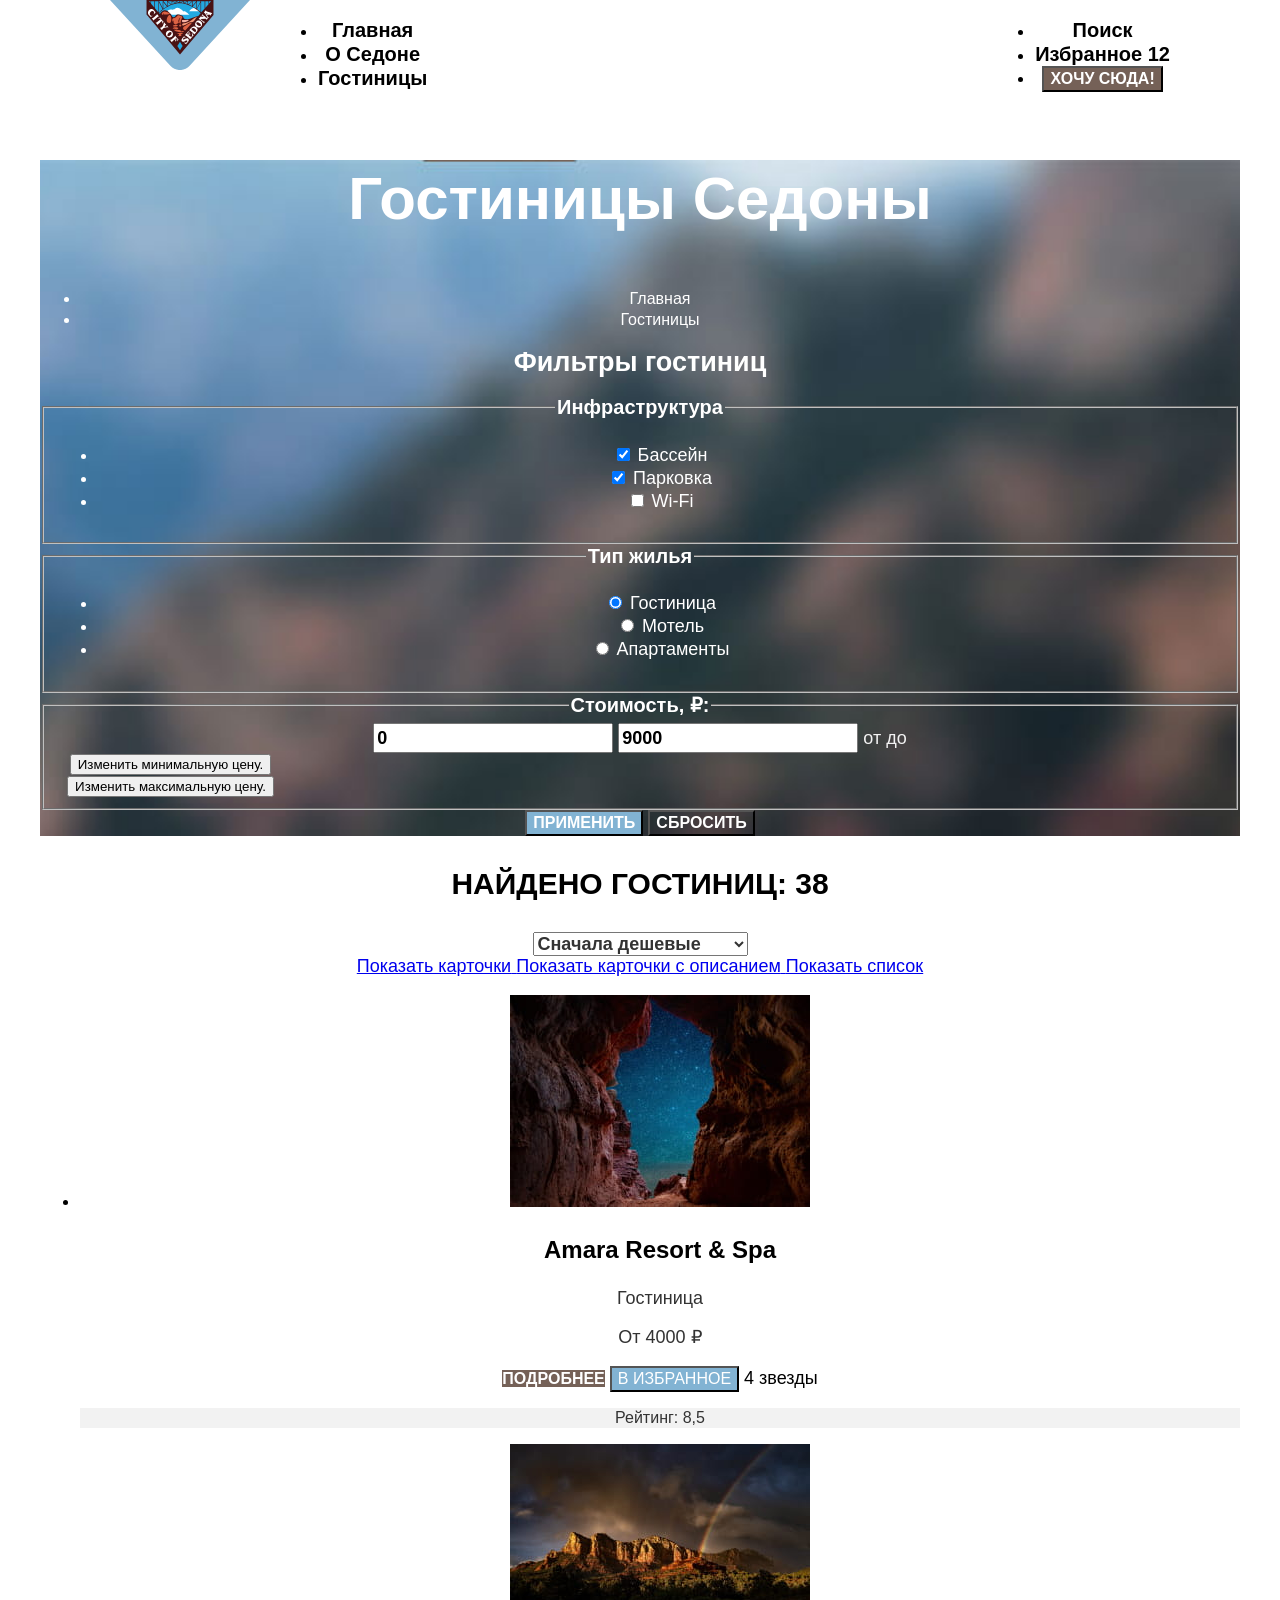
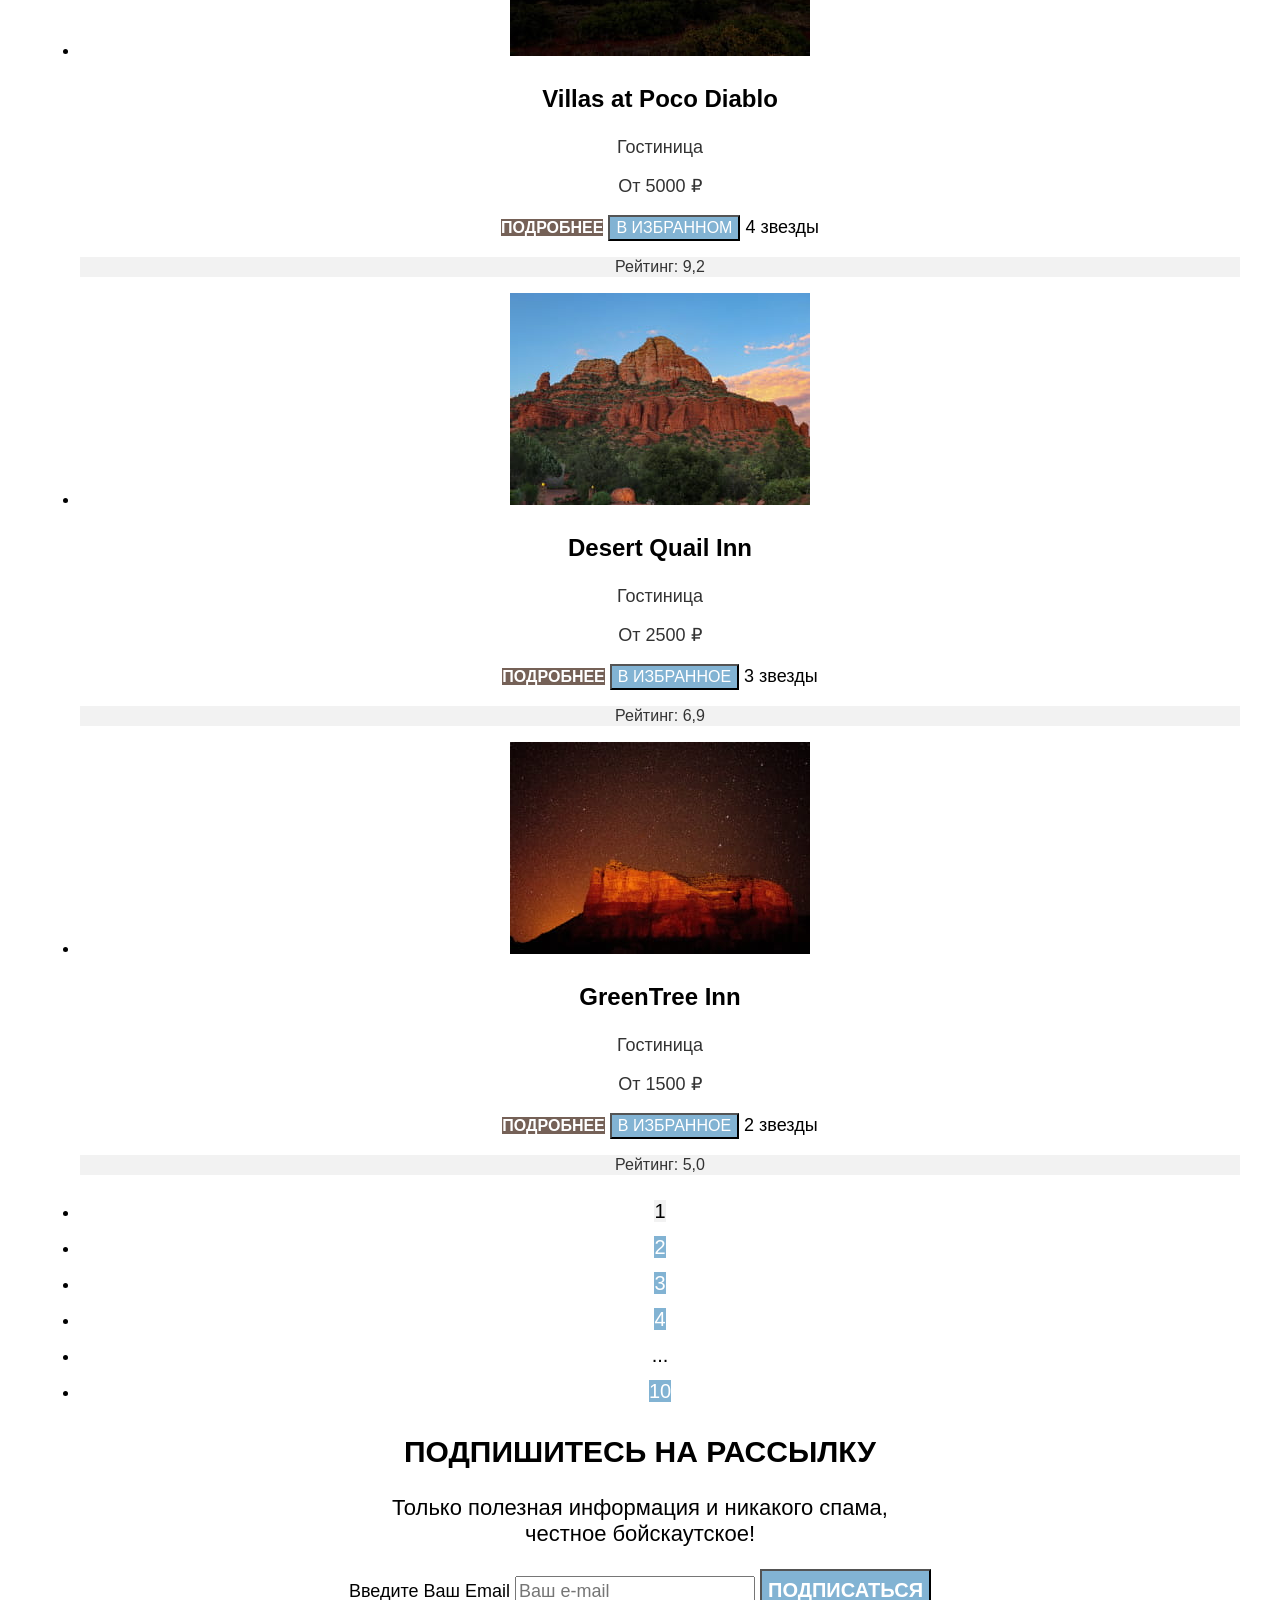
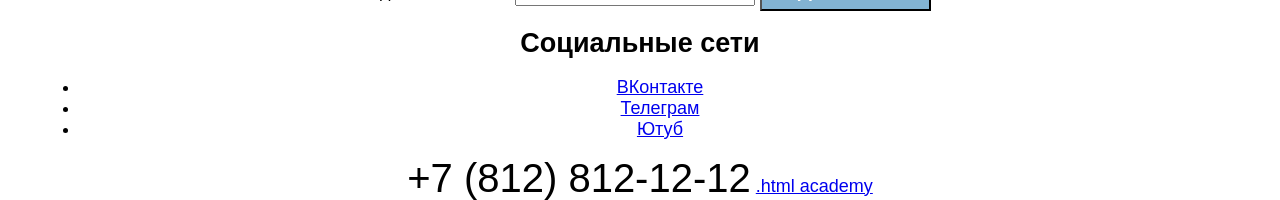
==== catalog.html @ bc5dc149 "Поправила CSS" ====
<!DOCTYPE html>
<html lang="ru">

  <head>
    <meta charset="utf-8">
    <title>Отели Седоны</title>
    <link rel="stylesheet" href="styles/styles.css">
  </head>

  <body>
    <!--Шапка-->
    <div class="container">
    <header class="main-header">
      <!--Навигация-->
      <nav class="navigation">
        <a class="navigation-logo" href="index.html" aria-current="page">
          <img class="page-header-logo" src="images/logo.svg" width="140" height="70" alt="Логотип Седоны">
        </a>
        <ul class="navigation-list">
          <li class="navigation-item current-link">
            <a class="navigation-link" href="index.html" aria-current="page">Главная</a>
          </li>

          <li class="navigation-item ">
            <a class="navigation-link" href="about.html">О Седоне</a>
          </li>

          <li class="navigation-item">
            <a class="navigation-link" href="catalog.html">Гостиницы</a>
          </li>

        </ul>
        <!--Пользовательская навигация-->
        <ul class="navigation-user">
          <li class="navigation-item">
            <a class="navigation-link" href="#">
              <span class="visually-hidden">Поиск</span>
            </a>
          </li>
          <li class="navigation-item">
            <a class="navigation-link" href="#">
              <span class="visually-hidden">Избранное</span>
              <span class="favorite-count">12</span>
            </a>
          </li>
          <li class="navigation-item">
            <button class="button-desired" type="button">Хочу сюда!</button>
          </li>
        </ul>
      </nav>
    </header>

    <main class="main-catalog">
      <!--Хлебные крошки-->
      <div class="filters">
      <section class="head-main">
        <h1 class="inner-header-title">Гостиницы Седоны</h1>
        <ul class="breadcrumbs">
          <li class="breadcrumbs-item">
            <a class="breadcrumbs-link" href="index.html">
              <span class="visually-hidden">Главная</span>
            </a>
          </li>

          <li class="breadcrumbs-item">
            <a class="breadcrumbs-link">Гостиницы</a>
          </li>

        </ul>
        <!--Фильтры-->
        <h2 class="visually-hidden">Фильтры гостиниц</h2>
        <form class="catalog-filter" action="https://echo.htmlacademy.ru/" method="get">
          <fieldset class="catalog-filter-group">
            <legend class="catalog-filter-title">Инфраструктура</legend>
            <ul class="catalog-filter-list">
              <li class="catalog-filter-item">
                <label class="control">
                  <input class="control-input" type="checkbox" name="infrastructure" checked value="pool">
                  <span class="filter-label">Бассейн</span>
                </label>
              </li>

              <li class="catalog-filter-item">
                <label class="control">
                  <input class="control-input" type="checkbox" name="infrastructure" checked value="parking">
                  <span class="filter-label">Парковка</span>
                </label>
              </li>

              <li class="catalog-filter-item">
                <label class="control">
                  <input class="control-input" type="checkbox" name="infrastructure" value="wifi">
                  <span class="filter-label">Wi-Fi</span>
                </label>
              </li>

            </ul>
          </fieldset>

          <fieldset class="catalog-filter-group">
            <legend class="catalog-filter-title">Тип жилья</legend>
            <ul class="catalog-filter-list">
              <li class="catalog-filter-item">
                <label class="control">
                  <input class="control-input" type="radio" name="hotel-group" value="hotel" checked>
                  <span class="filter-label">Гостиница</span>
                </label>
              </li>

              <li class="catalog-filter-item">
                <label class="control">
                  <input class="control-input" type="radio" name="hotel-group" value="motel">
                  <span class="filter-label">Мотель</span>
                </label>
              </li>
              <li class="catalog-filter-item">
                <label class="control">
                  <input class="control-input" type="radio" name="hotel-group" value="apartments">
                  <span class="filter-label">Апартаменты</span>
                </label>
              </li>

            </ul>
          </fieldset>

          <fieldset class="catalog-filter-price">
            <legend class="catalog-filter-title">Стоимость, <span>₽:</span></legend>
              <div class="catalog-inputs">
                <input class="catalog-min" type="text" name="max-sum" value="0">
                <input class="catalog-max" type="text" name="min-sum" value="9000">
                <span class="from-to">от</span>
                <span class="before-to">до</span>
              </div>
              <div class="range-scale">
                <div class="range-bar" style="left: 0; width: 226px;">
                  <button class="range-toggle toggle-min" type="button">
                    <span class="visually-hidden">Изменить минимальную цену.</span>
                  </button>
                  <button class="range-toggle toggle-max" type="button">
                    <span class="visually-hidden">Изменить максимальную цену.</span>
                  </button>
                </div>
              </div>
          </fieldset>

          <div class="catalog-buttons">
            <button class="catalog-submit" type="submit">Применить</button>
            <button class="catalog-reset" type="reset">Сбросить</button>
          </div>

        </form>
      </section>
      </div>
      <!-- Вывод поиска -->
      <section class="search-result">
        <p class="lead">Найдено гостиниц:<span class="found-hotel"> 38</span></p>

        <select class="select-control" aria-label="Сортировка">
          <option value="cheap">Сначала дешевые</option>
          <option value="popular">Сначала популярные</option>
          <option value="expensive">Сначала дорогие</option>
        </select>
        <div>

        <a class="view" href="catalog.html?view=tile">
          <span class="visually-hidden">Показать карточки</span>
        </a>
        <a class="view" href="catalog.html?view=card">
          <span class="visually-hidden">Показать карточки с описанием</span>
        </a>
        <a class="view" href="catalog.html?view=list">
          <span class="visually-hidden">Показать список</span>
        </a>
        </div>
      </section>
      <!-- Карточки -->
      <section class="hotels">
        <ul class="hotel-list">
          <li class="hotel-card">
            <a class="hotel-card-link" href="hotel.html"></a>
              <img class="hotel-card-image" src="images/sky-canyon.jpg" width="300" height="212" alt="Ущелье с видом на звёзды">
              <h3 class="hotel-card-title">Amara Resort & Spa</h3>
            <span class="hotel-type">Гостиница</span>
            <p class="hotel-price">От 4000 ₽</p>
            <a class="product-card-button" href="#">Подробнее</a>
            <button class="favorites" type="button">В избранное</button>
            <span class="visually-hidden">4 звезды</span>
            <p class="hotel-card-rating ">Рейтинг: 8,5</p>
          </li>

          <li class="hotel-card">
            <a class="hotel-card-link" href="hotel.html">
              <img class="hotel-card-image" src="images/mountain-rainbow.jpg" width="300" height="212" alt="Гора с радугой"></a>
              <h3 class="hotel-card-title">Villas at Poco Diablo</h3>
            <span class="hotel-type">Гостиница</span>
            <p class="hotel-price">От 5000 ₽</p>
            <a class="product-card-button" href="#">Подробнее</a>
            <button class="favorites" type="button">В избранном</button>
            <span class="visually-hidden">4 звезды</span>
            <p class="hotel-card-rating">Рейтинг: 9,2</p>
          </li>

          <li class="hotel-card">
            <a class="hotel-card-link" href="hotel.html">
              <img class="hotel-card-image" src="images/mountain.jpg" width="300" height="212" alt="Гора в пустыне"></a>
              <h3 class="hotel-card-title">Desert Quail Inn</h3>
            <p class="hotel-type">Гостиница</p>
            <p class="hotel-price">От 2500 ₽</p>
            <a class="product-card-button" href="#">Подробнее</a>
            <button class="favorites" type="button">В избранное</button>
            <span class="visually-hidden">3 звезды</span>
            <p class="hotel-card-rating">Рейтинг: 6,9</p>
          </li>

          <li class="hotel-card">
            <a class="hotel-card-link" href="hotel.html">
              <img class="hotel-card-image" src="images/starry-sky.jpg" width="300" height="212" alt="Гора под звёздным небом"></a>
              <h3 class="hotel-card-title">GreenTree Inn</h3>
            <p class="hotel-type">Гостиница</p>
            <p class="hotel-price">От 1500 ₽</p>
            <a class="product-card-button" href="#">Подробнее</a>
            <button class="favorites" type="button">В избранное</button>
            <span class="visually-hidden">2 звезды</span>
            <p class="hotel-card-rating">Рейтинг: 5,0</p>
          </li>
        </ul>
      </section>
      <!--Пагинатор-->
      <section class="pagination-block">
        <ul class="pagination">
          <li class="pagination-item">
            <a class="pagination-link pagination-current">1</a>
          </li>
          <li class="pagination-item">
            <a class="pagination-link" href="#">2</a>
          </li>
          <li class="pagination-item">
            <a class="pagination-link" href="#">3</a>
          </li>
          <li class="pagination-item">
            <a class="pagination-link" href="#">4</a>
          </li>
          <li class="pagination-item">
            <a class="pagination-link pagination-next" href="#">...</a>
          </li>
          <li class="pagination-item">
            <a class="pagination-link" href="#">10</a>
          </li>
        </ul>
      </section>
    </main>
    <!--Подвал-->
    <!--Подписка-->
    <footer class="catalog-footer">
      <section class="catalog-subscribe">
        <h2 class="lead">Подпишитесь на рассылку</h2>
        <p class="desc">Только полезная информация и никакого спама,<br> честное бойскаутское!</p>
        <form class="subscribe-form" action="https://echo.htmlacademy.ru/" method="post">
          <label class="visually-hidden" for="subscribe-email">Введите Ваш Email</label>
          <input class="field" placeholder="Ваш e-mail" type="email" id="newsletter-email" name="newsletter-email">
          <button class="button-subscribe" type="submit">Подписаться</button>
        </form>
      </section>
      <!--Социальные сети-->
      <section class="footer-social">
        <h2 class="visually-hidden">Социальные сети</h2>
        <ul class="social-list">
          <li class="social-item">
            <a class="button-social" href="#">
              <span class="visually-hidden">ВКонтакте</span>
            </a>
          </li>

          <li class="social-item">
            <a class="button-social" href="#">
              <span class="visually-hidden">Телеграм</span>
            </a>
          </li>

          <li class="social-item">
            <a class="button-social" href="#">
              <span class="visually-hidden">Ютуб</span>
            </a>
          </li>

        </ul>
      </section>
      <!--Контакты-->
      <a class="contacts-phone" href="tel:88128121212">+7 (812) 812-12-12</a>
      <a class="htmlacademy-link" href="https://htmlacademy.ru/intensive/htmlcss">.html academy</a>
    </footer>
    </div>
  </body>

</html>
---- styles/styles.css ----
@font-face {
  font-family: "PT Sans";
  font-style: normal;
  font-weight: 400;
  src: url(../fonts/ptsans-400.woff2) format(woff2)
  font-display swap;
}

@font-face {
  font-family: "PT Sans";
  font-style: normal;
  font-weight: 700;
  src: url(../fonts/ptsans-700.woff2) format(woff2)
  font-display swap;
}

html {
  height: 100%;
}

body {
  margin: 0 auto;
  display: flex;
  flex-direction: column;
  font-family: "PT Sans", sans-serif;
  font-size: 18px;
  line-height: 21px;
  color: #000;
  background-color: #ffffff;
  text-align: center;
}

.container {
  margin: 0 auto;
  width: 1200px;
}

.main-index {
flex-grow: 1;
}

.main-catalog {
flex-grow: 1;
}

.main-header {
  color: #000;
  background-color: #ffffff;
}

.navigation {
  display: flex;
  width: 1060px;
  margin: 0 auto;
  padding: 0;
}

.navigation-logo {
  width: 138 px;
}

.navigation-list {
  width: 460 px;
  margin-left: 28px;
  margin-right: auto;
}

.navigation-user {
  width: 320 px;
}

.navigation-link {
  font-weight: 700;
  font-size: 20px;
  line-height: 24px;
  text-align: center;
  color: #000;
  background-color: #ffffff;
  text-decoration: none;
}

/*index*/
.hero {
  background-color: #aabeca;
  color: #ffffff;
  background-image: url(../images/decor/frame.svg), url(../images/decor/index-background.jpg);
  background-size: 100% auto, cover;
  background-position: bottom, center;
  background-repeat: no-repeat;
}

.button-desired {
  font-family: "PT Sans", sans-serif;
  font-weight: 700;
  font-size: 16px;
  line-height: 20px;
  text-align: center;
  color:#ffffff;
  background-color: #756157;
  text-transform: uppercase;
}
.lead {
  font-weight: 700;
  font-size: 30px;
  line-height: 36px;
  text-transform: uppercase;
}

.desc {
  font-size: 22px;
  line-height: 26px;
  color: 333333;
}

.advantages-list {
  display: flex;
  width: 1200px;
  margin: 0 auto;
  flex-wrap: wrap;
}

.advantages-item {
  width: 400px;
  padding: 102px 85px;
}

.advantages-title, .service-title {
  font-size: 24px;
  line-height: 28px;
  text-transform: uppercase;
}

.advantages-list,.service-list {
  background-color: #F0F6FA;
}

.advantages-item.pictures {
  background-color: #82B3D3;
  color: #ffffff;
}

.light-blue {
  background-color: #E6F0F6;
}

.white {
  background-color: #ffffff;
}

.button-search {
  font-weight: 700;
  font-size: 20px;
  line-height: 36px;
  text-align: center;
  color:#ffffff;
  background-color: #756157;
  text-decoration: none;
  text-transform: uppercase;
}

.subscribe {
  font-family: "PT Sans", sans-serif;
  background-color: #82B3D3;
  color: #ffffff;
  background-image: url(../images/decor/subscribe-background.jpg);
  background-size: cover;
  background-position: center;
  background-repeat: no-repeat;
}

.field {
  font-family: "PT Sans", sans-serif;
  font-weight: 400;
  font-size: 18px;
  line-height: 24px;
  color: #333333;
}

.button-subscribe {
  font-family: "PT Sans", sans-serif;
  font-weight: 700;
  font-size: 20px;
  line-height: 36px;
  text-transform: uppercase;
  background-color: #82B3D3;
  color: #ffffff;
}

.contacts-phone {
  font-size: 40px;
  line-height: 40px;
  text-align: center;
  color: #000;
  background-color: #ffffff;
  text-decoration: none;
}

/*catalog*/
.filters {
  background-color: #82B3D3;
  color: #ffffff;
  background-image: url(../images/decor/filter-background.jpg);
  background-size: cover;
  background-position: center;
  background-repeat: no-repeat;
}

.inner-header-title {
  font-size: 60px;
  line-height: 78px;
  text-align: center;
}

.breadcrumbs-item {
  font-size: 16px;
  line-height: 21px;
}

.breadcrumbs-link {
  font-size: 16px;
  line-height: 21px;
  color: #ffffff;
  text-decoration: none;
}

.catalog-filter-title {
  font-weight: 700;
  font-size: 20px;
  line-height: 24px;
}

.catalog-filter-item {
  line-height: 23px;
}

.catalog-inputs {
  font-family: "PT Sans", sans-serif;
  font-weight: 400;
  font-size: 18px;
  line-height: 24px;
  color: #F2F2F2;
}

.catalog-min,.catalog-max {
  font-family: "PT Sans", sans-serif;
  font-weight: 700;
  font-size: 18px;
  line-height: 24px;
  color: #000000;
}

.catalog-submit {
  font-family: "PT Sans", sans-serif;
  font-weight: 700;
  font-size: 16px;
  line-height: 20px;
  text-transform: uppercase;
  color: #ffffff;
  background-color: #82B3D3;
}

.catalog-reset {
  font-family: "PT Sans", sans-serif;
  font-weight: 700;
  font-size: 16px;
  line-height: 20px;
  text-transform: uppercase;
  color: #ffffff;
  background-color: transparent;
}

.select-control {
  font-family: "PT Sans", sans-serif;
  font-weight: 700;
  font-size: 18px;
  line-height: 23px;
  color: #333333;
}

.hotel-card-title {
  font-size: 24px;
  line-height: 28px;
  background-color: #ffffff;
  color: #000000;
}

.hotel-type,.hotel-price {
  color: #333333;
}

.product-card-button {
  font-weight: 700;
  font-size: 16px;
  line-height: 20px;
  color: #ffffff;
  background-color: #756157;
  text-transform: uppercase;
  text-decoration: none;
}

.favorites {
  font-family: "PT Sans", sans-serif;
  font-size: 16px;
  line-height: 20px;
  color: #ffffff;
  background-color: #82B3D3;
  text-transform: uppercase;
}

.hotel-card-rating {
  font-size: 16px;
  line-height: 20px;
  background-color: #F2F2F2;
  color: #333333;
}

.pagination-link {
 font-size: 20px;
 line-height: 36px;
 color: #ffffff;
 background-color: #82B3D3;
 text-decoration: none;
}

.pagination-current {
 color: #000000;
 background-color: #f2f2f2;
}

.pagination-next {
 color: #000000;
 background-color: #ffffff;
}
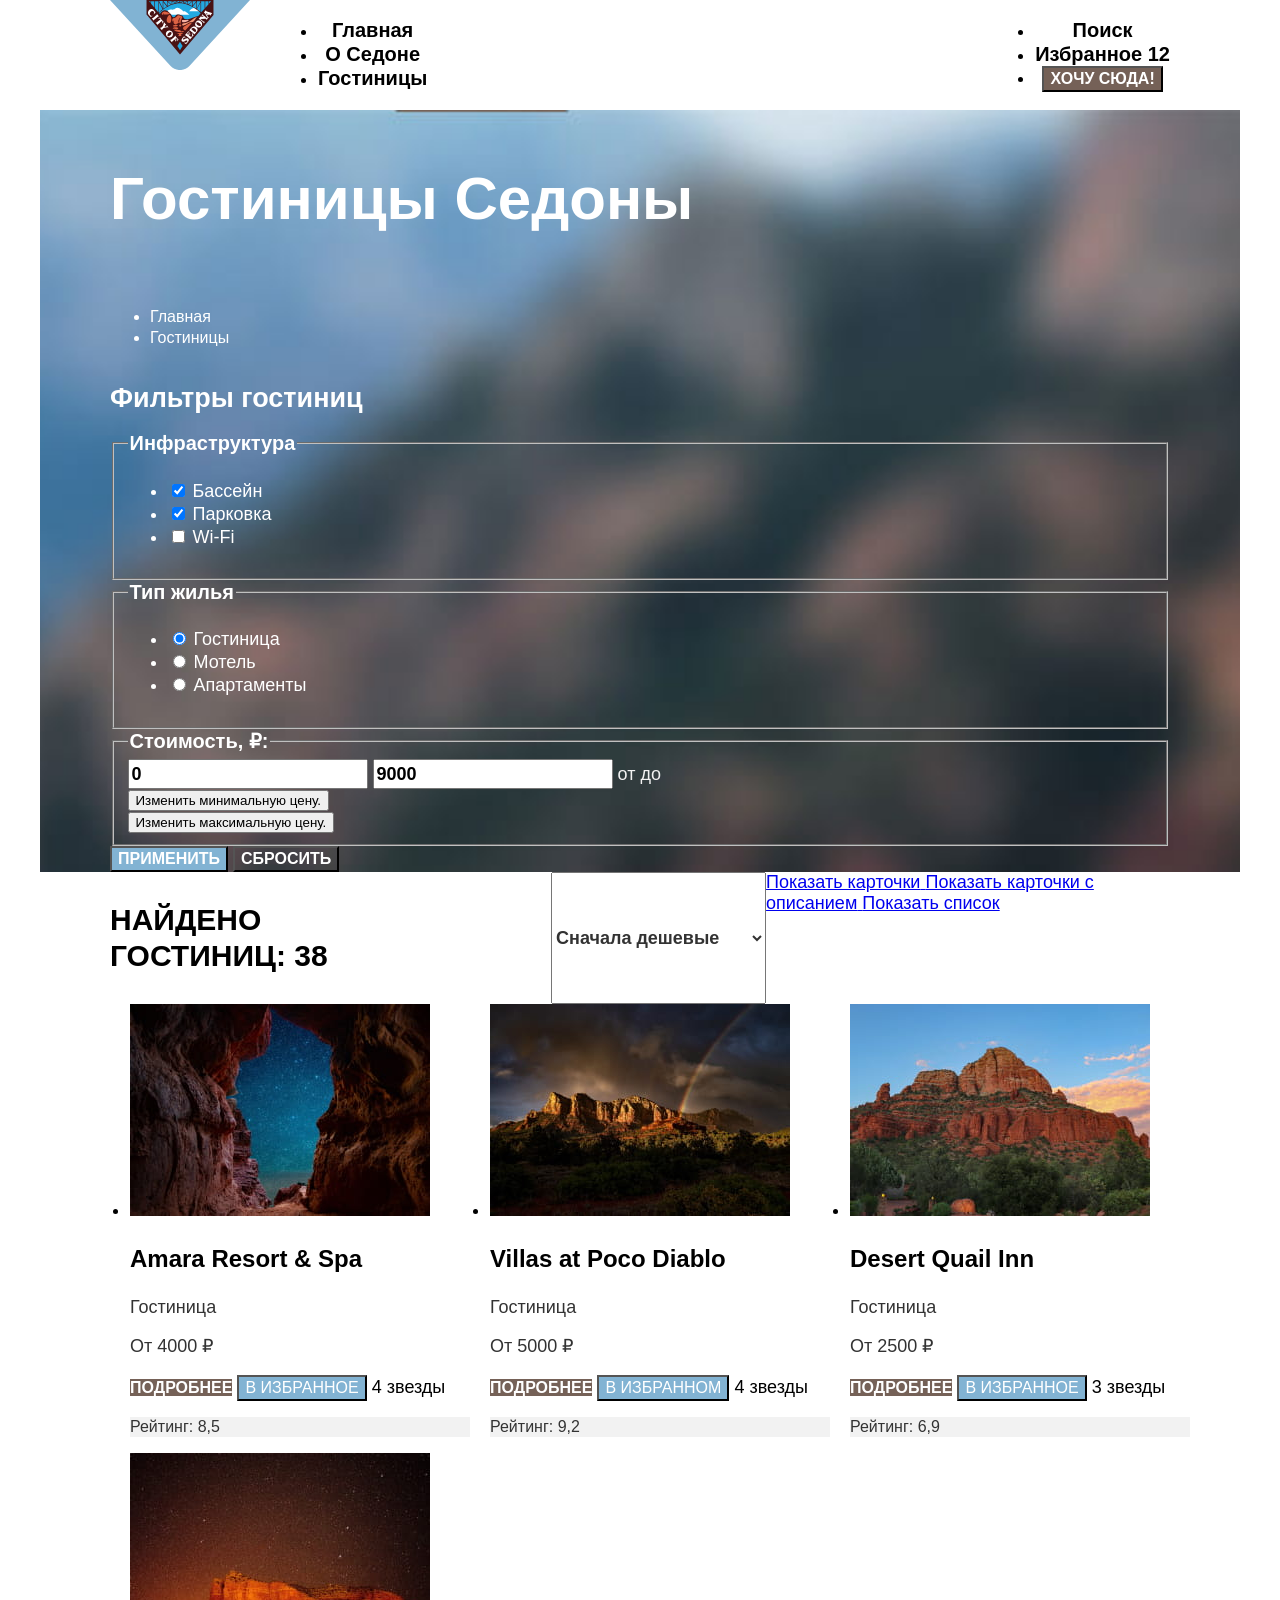
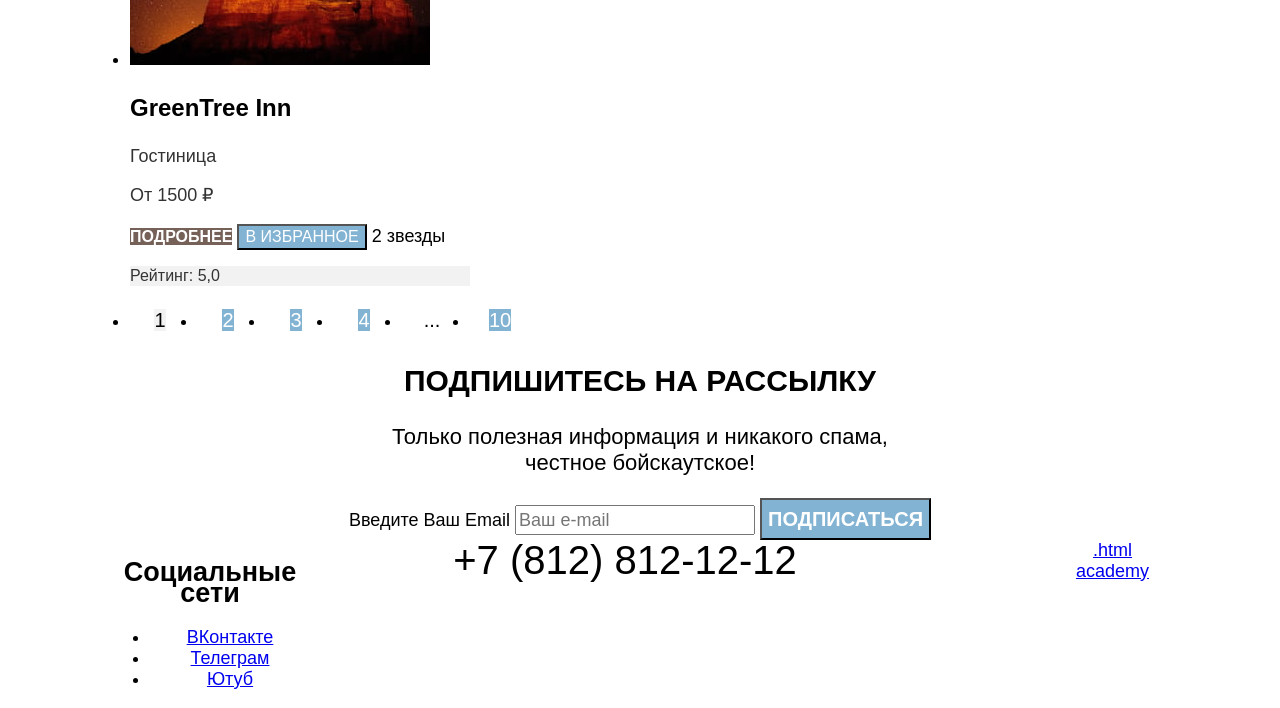
==== commit 198f54e5: "Добавила крупные блоки на флексах" ====
--- a/catalog.html
+++ b/catalog.html
@@ -262,6 +262,7 @@
         </form>
       </section>
       <!--Социальные сети-->
+      <div class="info">
       <section class="footer-social">
         <h2 class="visually-hidden">Социальные сети</h2>
         <ul class="social-list">
@@ -288,6 +289,7 @@
       <!--Контакты-->
       <a class="contacts-phone" href="tel:88128121212">+7 (812) 812-12-12</a>
       <a class="htmlacademy-link" href="https://htmlacademy.ru/intensive/htmlcss">.html academy</a>
+      </div>
     </footer>
     </div>
   </body>
--- a/styles/styles.css
+++ b/styles/styles.css
@@ -79,6 +79,32 @@
   text-decoration: none;
 }
 
+.info {
+  display: flex;
+  width: 1060px;
+  margin: 0 auto;
+}
+
+.footer-social {
+  width: 200px;
+}
+
+.contacts-phone {
+  width: 400px;
+  margin: 0 auto;
+}
+
+.htmlacademy-link {
+  width: 115px;
+  margin-left: auto;
+}
+
+/*
+.visually-hidden {
+  display: none;
+}*/
+
+
 /*index*/
 .hero {
   background-color: #aabeca;
@@ -121,7 +147,15 @@
 
 .advantages-item {
   width: 400px;
-  padding: 102px 85px;
+}
+
+.pictures {
+  width: 1200px;
+}
+
+.advantages-item.pictures {
+  background-color: #82B3D3;
+  color: #ffffff;
 }
 
 .advantages-title, .service-title {
@@ -134,9 +168,15 @@
   background-color: #F0F6FA;
 }
 
-.advantages-item.pictures {
-  background-color: #82B3D3;
-  color: #ffffff;
+.service-list {
+  display: flex;
+  width: 1200px;
+  margin: 0 auto;
+  justify-content: space-between;
+}
+
+.service-item{
+  width: 400px;
 }
 
 .light-blue {
@@ -203,12 +243,25 @@
   background-size: cover;
   background-position: center;
   background-repeat: no-repeat;
+  text-align: left;
+}
+
+.head-main {
+  display: flex;
+  flex-wrap: wrap;
+  width: 1060px;
+  margin: 0 auto;
 }
 
 .inner-header-title {
+  width: 1060px;
+  margin-right: auto;
   font-size: 60px;
   line-height: 78px;
-  text-align: center;
+}
+
+.breadcrumbs {
+  width: 1060px;
 }
 
 .breadcrumbs-item {
@@ -221,6 +274,11 @@
   line-height: 21px;
   color: #ffffff;
   text-decoration: none;
+}
+
+.catalog-filter {
+  width: 1060px;
+  margin: 0 auto;
 }
 
 .catalog-filter-title {
@@ -277,6 +335,40 @@
   color: #333333;
 }
 
+.search-result {
+  display: flex;
+  width: 1060px;
+  margin: 0 auto;
+  text-align: left;
+}
+
+.search-result .lead {
+  width: 338px;
+  margin-right: 200px;
+}
+
+.select-control {
+  width: 300px;
+}
+
+.view {
+  width: 215px;
+  margin-left: auto;
+}
+
+.hotel-list{
+  display: flex;
+  width: 1060px;
+  margin: 0 auto;
+  text-align: left;
+  flex-wrap: wrap;
+  justify-content: space-between;
+}
+
+.hotel-card {
+  width: 340px;
+}
+
 .hotel-card-title {
   font-size: 24px;
   line-height: 28px;
@@ -312,6 +404,21 @@
   line-height: 20px;
   background-color: #F2F2F2;
   color: #333333;
+}
+
+.pagination {
+  display: flex;
+  width: 1060px;
+  margin: 0 auto;
+}
+
+.pagination-item {
+  width: 60px;
+  margin-right: 8px;
+}
+
+.pagination-item:last-child {
+  margin-right: 0;
 }
 
 .pagination-link {
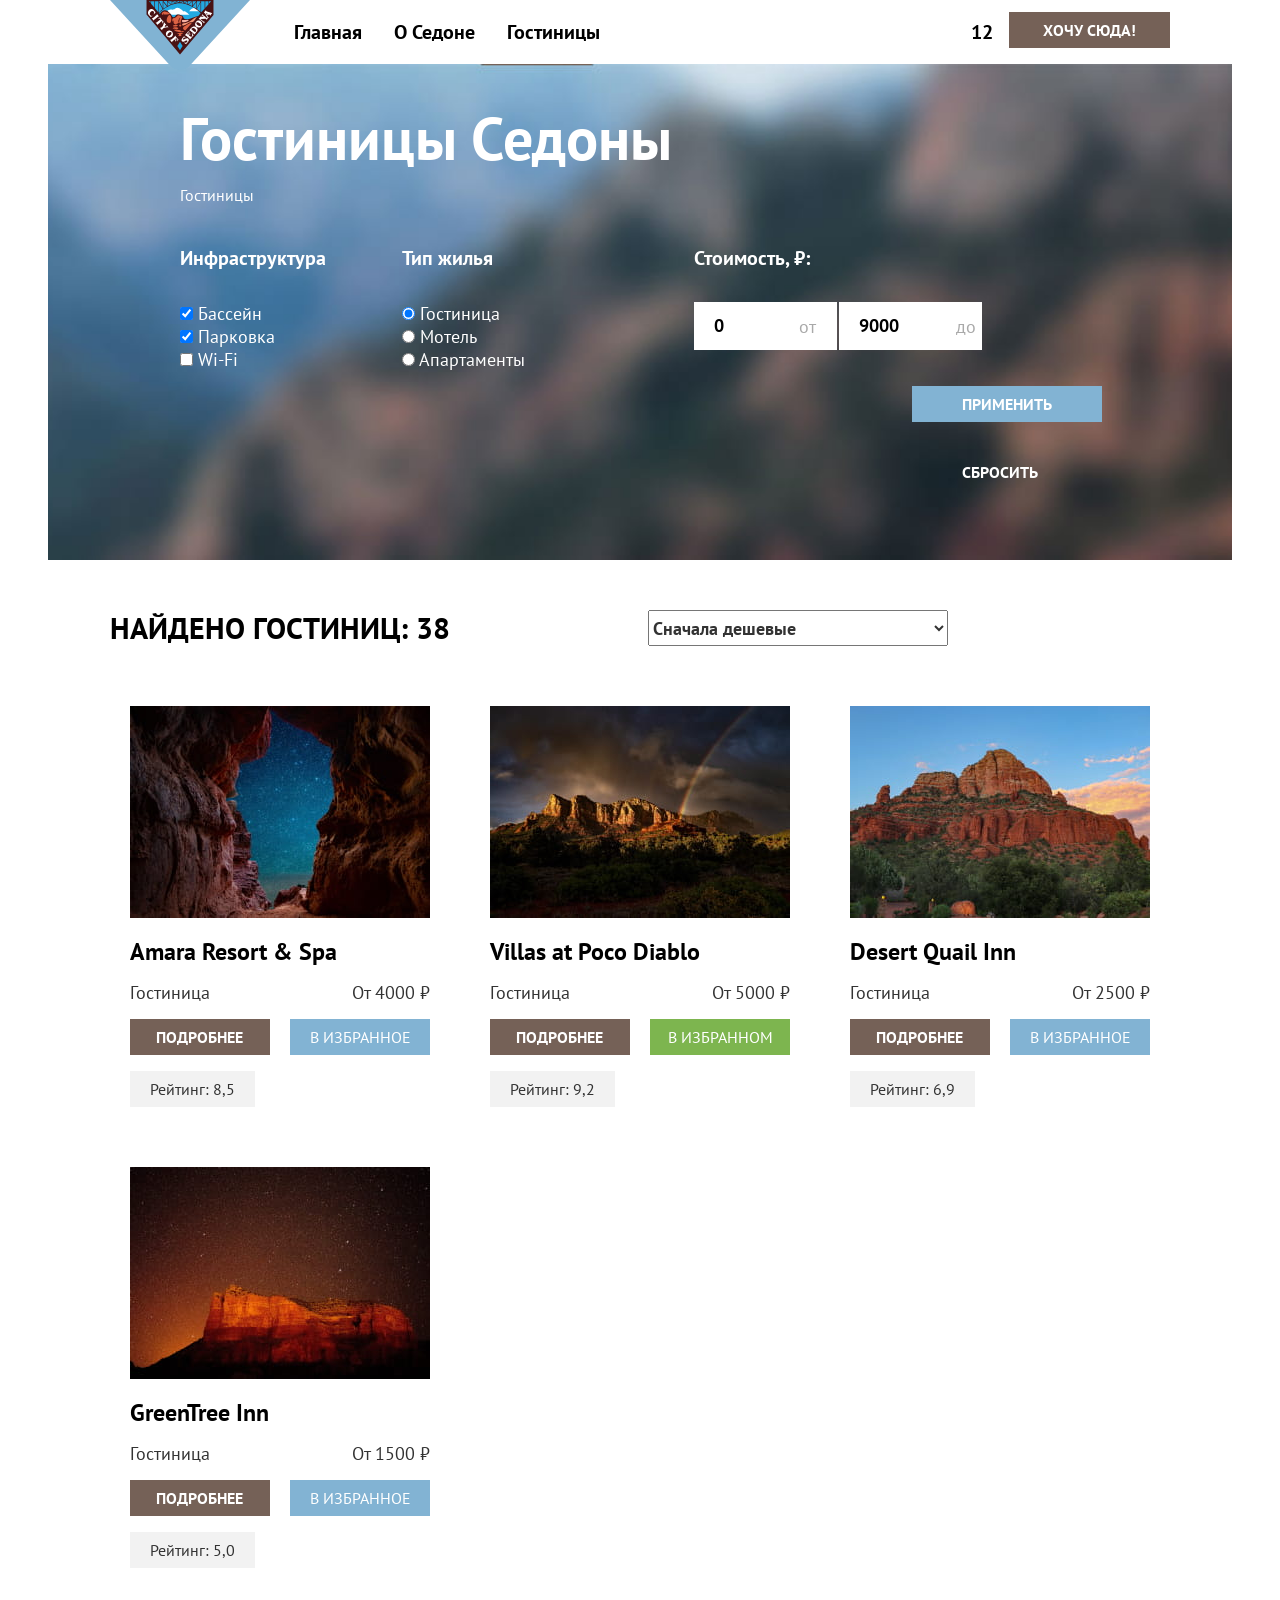
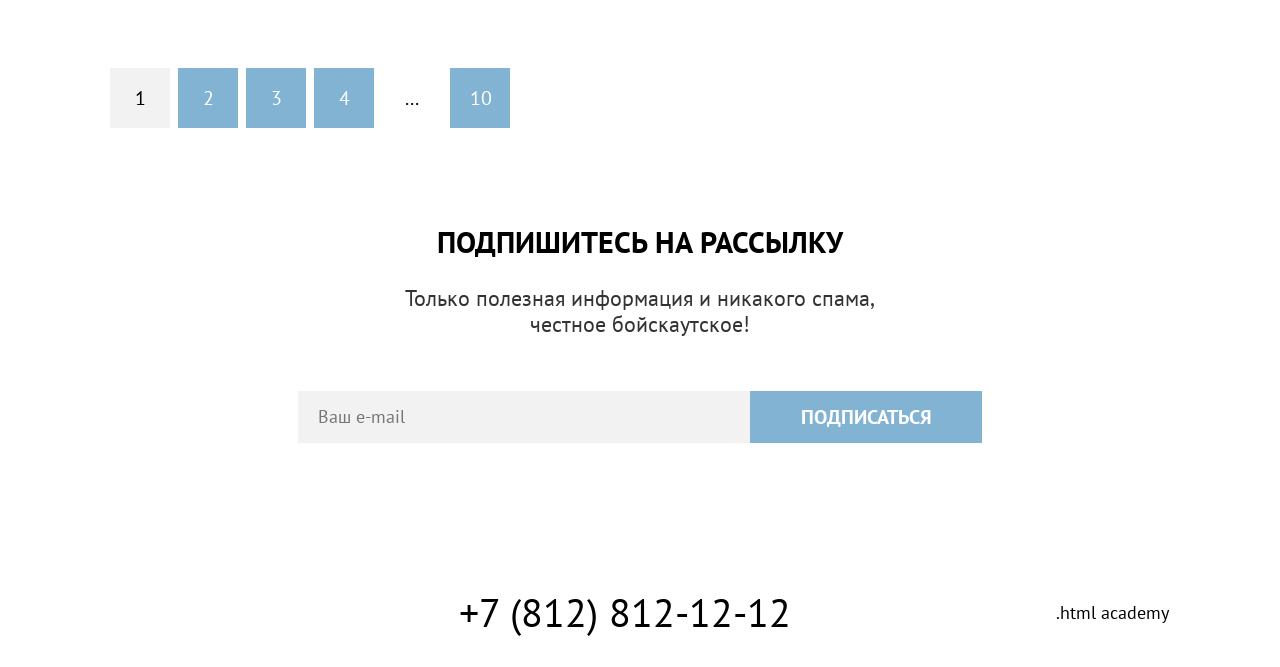
==== commit 8edd1cef: "Исправление критических ошибок в верстке" ====
--- a/catalog.html
+++ b/catalog.html
@@ -13,20 +13,20 @@
     <header class="main-header">
       <!--Навигация-->
       <nav class="navigation">
-        <a class="navigation-logo" href="index.html" aria-current="page">
+        <a class="navigation-logo" href="index.html">
           <img class="page-header-logo" src="images/logo.svg" width="140" height="70" alt="Логотип Седоны">
         </a>
         <ul class="navigation-list">
+          <li class="navigation-item">
+            <a class="navigation-link" href="index.html">Главная</a>
+          </li>
+
+          <li class="navigation-item">
+            <a class="navigation-link" href="#">О Седоне</a>
+          </li>
+
           <li class="navigation-item current-link">
-            <a class="navigation-link" href="index.html" aria-current="page">Главная</a>
-          </li>
-
-          <li class="navigation-item ">
-            <a class="navigation-link" href="about.html">О Седоне</a>
-          </li>
-
-          <li class="navigation-item">
-            <a class="navigation-link" href="catalog.html">Гостиницы</a>
+            <span class="navigation-link" aria-current="page">Гостиницы</span>
           </li>
 
         </ul>
@@ -58,19 +58,18 @@
         <ul class="breadcrumbs">
           <li class="breadcrumbs-item">
             <a class="breadcrumbs-link" href="index.html">
-              <span class="visually-hidden">Главная</span>
-            </a>
+              <span class="visually-hidden">Главная</span></a>
           </li>
 
           <li class="breadcrumbs-item">
-            <a class="breadcrumbs-link">Гостиницы</a>
+            <span class="breadcrumbs-link" aria-current="page">Гостиницы</span>
           </li>
 
         </ul>
         <!--Фильтры-->
         <h2 class="visually-hidden">Фильтры гостиниц</h2>
         <form class="catalog-filter" action="https://echo.htmlacademy.ru/" method="get">
-          <fieldset class="catalog-filter-group">
+          <fieldset class="catalog-filter-checkbox">
             <legend class="catalog-filter-title">Инфраструктура</legend>
             <ul class="catalog-filter-list">
               <li class="catalog-filter-item">
@@ -97,7 +96,7 @@
             </ul>
           </fieldset>
 
-          <fieldset class="catalog-filter-group">
+          <fieldset class="catalog-filter-radio">
             <legend class="catalog-filter-title">Тип жилья</legend>
             <ul class="catalog-filter-list">
               <li class="catalog-filter-item">
@@ -126,21 +125,15 @@
           <fieldset class="catalog-filter-price">
             <legend class="catalog-filter-title">Стоимость, <span>₽:</span></legend>
               <div class="catalog-inputs">
-                <input class="catalog-min" type="text" name="max-sum" value="0">
-                <input class="catalog-max" type="text" name="min-sum" value="9000">
-                <span class="from-to">от</span>
-                <span class="before-to">до</span>
-              </div>
-              <div class="range-scale">
-                <div class="range-bar" style="left: 0; width: 226px;">
-                  <button class="range-toggle toggle-min" type="button">
-                    <span class="visually-hidden">Изменить минимальную цену.</span>
-                  </button>
-                  <button class="range-toggle toggle-max" type="button">
-                    <span class="visually-hidden">Изменить максимальную цену.</span>
-                  </button>
-                </div>
-              </div>
+  <label for="min-price" class="visually-hidden">Минимальная цена</label>
+  <input class="catalog-min" type="text" id="min-price" name="min-sum" value="0">
+
+  <label for="max-price" class="visually-hidden">Максимальная цена</label>
+  <input class="catalog-max" type="text" id="max-price" name="max-sum" value="9000">
+
+  <span class="from-to">от</span>
+  <span class="before-to">до</span>
+</div>
           </fieldset>
 
           <div class="catalog-buttons">
@@ -153,9 +146,10 @@
       </div>
       <!-- Вывод поиска -->
       <section class="search-result">
+        <h2 class="visually-hidden">Результаты поиска</h2>
         <p class="lead">Найдено гостиниц:<span class="found-hotel"> 38</span></p>
 
-        <select class="select-control" aria-label="Сортировка">
+        <select class="select-control" name="sort" aria-label="Сортировка">
           <option value="cheap">Сначала дешевые</option>
           <option value="popular">Сначала популярные</option>
           <option value="expensive">Сначала дорогие</option>
@@ -177,59 +171,68 @@
       <section class="hotels">
         <ul class="hotel-list">
           <li class="hotel-card">
-            <a class="hotel-card-link" href="hotel.html"></a>
-              <img class="hotel-card-image" src="images/sky-canyon.jpg" width="300" height="212" alt="Ущелье с видом на звёзды">
-              <h3 class="hotel-card-title">Amara Resort & Spa</h3>
-            <span class="hotel-type">Гостиница</span>
-            <p class="hotel-price">От 4000 ₽</p>
-            <a class="product-card-button" href="#">Подробнее</a>
-            <button class="favorites" type="button">В избранное</button>
-            <span class="visually-hidden">4 звезды</span>
-            <p class="hotel-card-rating ">Рейтинг: 8,5</p>
+            <a class="hotel-card-link" href="#">
+              <img class="hotel-card-image" src="images/sky-canyon.jpg" width="300" height="212" alt="Ущелье с видом на звёзды"></a>
+              <div class="card-container">
+              <h3 class="hotel-card-title"><a href="#">Amara Resort & Spa</a></h3>
+              <span class="hotel-type">Гостиница</span>
+              <p class="hotel-price">От 4000 ₽</p>
+              <a class="product-card-button" href="#">Подробнее</a>
+              <button class="favorites" type="button">В избранное</button>
+              <span class="visually-hidden">4 звезды</span>
+              <p class="hotel-card-rating ">Рейтинг: 8,5</p>
+              </div>
           </li>
 
           <li class="hotel-card">
-            <a class="hotel-card-link" href="hotel.html">
+            <a class="hotel-card-link" href="#">
               <img class="hotel-card-image" src="images/mountain-rainbow.jpg" width="300" height="212" alt="Гора с радугой"></a>
-              <h3 class="hotel-card-title">Villas at Poco Diablo</h3>
-            <span class="hotel-type">Гостиница</span>
-            <p class="hotel-price">От 5000 ₽</p>
-            <a class="product-card-button" href="#">Подробнее</a>
-            <button class="favorites" type="button">В избранном</button>
-            <span class="visually-hidden">4 звезды</span>
-            <p class="hotel-card-rating">Рейтинг: 9,2</p>
+              <div class="card-container">
+              <h3 class="hotel-card-title"><a href="#">Villas at Poco Diablo</a></h3>
+              <span class="hotel-type">Гостиница</span>
+              <p class="hotel-price">От 5000 ₽</p>
+              <a class="product-card-button" href="#">Подробнее</a>
+              <button class="favorites-active" type="button">В избранном</button>
+              <span class="visually-hidden">4 звезды</span>
+              <p class="hotel-card-rating">Рейтинг: 9,2</p>
+              </div>
           </li>
 
           <li class="hotel-card">
-            <a class="hotel-card-link" href="hotel.html">
+            <a class="hotel-card-link" href="#">
               <img class="hotel-card-image" src="images/mountain.jpg" width="300" height="212" alt="Гора в пустыне"></a>
-              <h3 class="hotel-card-title">Desert Quail Inn</h3>
-            <p class="hotel-type">Гостиница</p>
-            <p class="hotel-price">От 2500 ₽</p>
-            <a class="product-card-button" href="#">Подробнее</a>
-            <button class="favorites" type="button">В избранное</button>
-            <span class="visually-hidden">3 звезды</span>
-            <p class="hotel-card-rating">Рейтинг: 6,9</p>
+              <div class="card-container">
+              <h3 class="hotel-card-title"><a href="#">Desert Quail Inn</a></h3>
+              <span class="hotel-type">Гостиница</span>
+              <p class="hotel-price">От 2500 ₽</p>
+              <a class="product-card-button" href="#">Подробнее</a>
+              <button class="favorites" type="button">В избранное</button>
+              <span class="visually-hidden">3 звезды</span>
+              <p class="hotel-card-rating">Рейтинг: 6,9</p>
+              </div>
           </li>
 
           <li class="hotel-card">
-            <a class="hotel-card-link" href="hotel.html">
+            <a class="hotel-card-link" href="#">
               <img class="hotel-card-image" src="images/starry-sky.jpg" width="300" height="212" alt="Гора под звёздным небом"></a>
-              <h3 class="hotel-card-title">GreenTree Inn</h3>
-            <p class="hotel-type">Гостиница</p>
-            <p class="hotel-price">От 1500 ₽</p>
-            <a class="product-card-button" href="#">Подробнее</a>
-            <button class="favorites" type="button">В избранное</button>
-            <span class="visually-hidden">2 звезды</span>
-            <p class="hotel-card-rating">Рейтинг: 5,0</p>
+              <div class="card-container">
+              <h3 class="hotel-card-title"><a href="#">GreenTree Inn</a></h3>
+              <span class="hotel-type">Гостиница</span>
+              <p class="hotel-price">От 1500 ₽</p>
+              <a class="product-card-button" href="#">Подробнее</a>
+              <button class="favorites" type="button">В избранное</button>
+              <span class="visually-hidden">2 звезды</span>
+              <p class="hotel-card-rating">Рейтинг: 5,0</p>
+              </div>
           </li>
         </ul>
       </section>
       <!--Пагинатор-->
       <section class="pagination-block">
+        <h2 class="visually-hidden">Пагинатор</h2>
         <ul class="pagination">
           <li class="pagination-item">
-            <a class="pagination-link pagination-current">1</a>
+            <span class="pagination-link pagination-current" aria-current="page">1</span>
           </li>
           <li class="pagination-item">
             <a class="pagination-link" href="#">2</a>
@@ -257,7 +260,7 @@
         <p class="desc">Только полезная информация и никакого спама,<br> честное бойскаутское!</p>
         <form class="subscribe-form" action="https://echo.htmlacademy.ru/" method="post">
           <label class="visually-hidden" for="subscribe-email">Введите Ваш Email</label>
-          <input class="field" placeholder="Ваш e-mail" type="email" id="newsletter-email" name="newsletter-email">
+          <input class="field" placeholder="Ваш e-mail" type="email" id="subscribe-email" name="subscribe-email">
           <button class="button-subscribe" type="submit">Подписаться</button>
         </form>
       </section>
--- a/styles/styles.css
+++ b/styles/styles.css
@@ -1,17 +1,31 @@
+*,
+*::before,
+*::after {
+  margin: 0;
+  padding: 0;
+  box-sizing: border-box;
+}
+
+a {
+  text-decoration: none;
+  color: inherit;
+}
+
+/* Шрифты */
 @font-face {
   font-family: "PT Sans";
+  font-weight: 400;
   font-style: normal;
-  font-weight: 400;
-  src: url(../fonts/ptsans-400.woff2) format(woff2)
-  font-display swap;
+  src: url(../fonts/ptsans-400.woff2) format(woff2);
+  font-display: swap;
 }
 
 @font-face {
   font-family: "PT Sans";
+  font-weight: 700;
   font-style: normal;
-  font-weight: 700;
-  src: url(../fonts/ptsans-700.woff2) format(woff2)
-  font-display swap;
+  src: url(../fonts/ptsans-700.woff2) format(woff2);
+  font-display: swap;
 }
 
 html {
@@ -19,57 +33,79 @@
 }
 
 body {
-  margin: 0 auto;
   display: flex;
   flex-direction: column;
-  font-family: "PT Sans", sans-serif;
+  width: 1200px;
+  min-height: 100vh;
+  margin: 0 auto;
+  font-family: "PT Sans", sans-serif;
+  font-weight: 400;
   font-size: 18px;
   line-height: 21px;
   color: #000;
   background-color: #ffffff;
+}
+
+button,
+a,
+input[type="submit"],
+input[type="reset"] {
+  cursor: pointer;
+}
+
+.container {
+  display: flex;
+  flex-direction: column;
+  flex-grow: 1;
+  min-height: 100%;
+  max-width: 1200px;
+  margin: 0 auto;
   text-align: center;
 }
 
-.container {
-  margin: 0 auto;
-  width: 1200px;
-}
-
-.main-index {
-flex-grow: 1;
-}
-
-.main-catalog {
-flex-grow: 1;
-}
-
-.main-header {
-  color: #000;
-  background-color: #ffffff;
-}
-
+/*Шапка*/
 .navigation {
   display: flex;
-  width: 1060px;
-  margin: 0 auto;
-  padding: 0;
+  flex-grow: 1;
+  width: 1060px;
+  min-height: 64px;
+  margin: 0 auto;
 }
 
 .navigation-logo {
-  width: 138 px;
+  display: block;
+  position: absolute;
+  max-width: 100%;
+  height: auto;
+  margin-right: 30px;
+
 }
 
 .navigation-list {
-  width: 460 px;
-  margin-left: 28px;
-  margin-right: auto;
-}
-
-.navigation-user {
-  width: 320 px;
+  display: flex;
+  flex-wrap: wrap;
+  min-width: 460px;
+  margin: 0 0 0 168px;
+  padding: 0;
+  list-style-type: none;
+
+
+}
+
+.navigation-user  {
+  display: flex;
+  flex-wrap: wrap;
+  justify-content: flex-end;
+  min-width: 320px;
+  margin: 0 0 0 auto;
+  padding: 0;
+  list-style-type: none;
 }
 
 .navigation-link {
+  display: block;
+  padding: 20px 16px;
+  font-family: "PT Sans", sans-serif;
   font-weight: 700;
   font-size: 20px;
   line-height: 24px;
@@ -81,12 +117,24 @@
 
 .info {
   display: flex;
-  width: 1060px;
-  margin: 0 auto;
+  justify-content: space-between;
+  align-items: center;
+  width: 1060px;
+  margin: 0 auto;
+  padding: 45px 0 35px 0;
 }
 
 .footer-social {
   width: 200px;
+}
+
+.social-list {
+  display: flex;
+  flex-wrap: wrap;
+  list-style-type: none;
+  margin: 0;
+  padding: 0;
+  gap: 13px;
 }
 
 .contacts-phone {
@@ -99,10 +147,16 @@
   margin-left: auto;
 }
 
-/*
 .visually-hidden {
-  display: none;
-}*/
+  position: absolute;
+  width: 1px;
+  height: 1px;
+  margin: -1px;
+  padding: 0;
+  border: 0;
+  clip: rect(0 0 0 0);
+  overflow: hidden;
+}
 
 
 /*index*/
@@ -115,6 +169,17 @@
   background-repeat: no-repeat;
 }
 
+.image {
+  margin:auto;
+  padding-top: 51px;
+  padding-bottom: 82px;
+}
+
+.advantages-block {
+  margin: 0;
+  padding: 69px 270px;
+}
+
 .button-desired {
   font-family: "PT Sans", sans-serif;
   font-weight: 700;
@@ -124,59 +189,107 @@
   color:#ffffff;
   background-color: #756157;
   text-transform: uppercase;
+  padding: 8px 34px;
+  margin: 12px 0;
+  border: 0;
 }
 .lead {
   font-weight: 700;
   font-size: 30px;
   line-height: 36px;
   text-transform: uppercase;
+  margin: 0;
+  margin-bottom: 25px;
 }
 
 .desc {
   font-size: 22px;
   line-height: 26px;
-  color: 333333;
+  color: #333333;
+  margin: 0;
 }
 
 .advantages-list {
   display: flex;
-  width: 1200px;
-  margin: 0 auto;
-  flex-wrap: wrap;
+  flex-wrap: wrap;
+  width: 100%;
+  margin: 0 auto;
+  padding: 0;
+  list-style-type: none;
+  margin-bottom: 64px;
 }
 
 .advantages-item {
-  width: 400px;
-}
-
-.pictures {
-  width: 1200px;
+  margin: 0;
+  padding: 102px 85px;
+  box-sizing: content-box;
+  flex: 1;
 }
 
 .advantages-item.pictures {
+  display: flex;
   background-color: #82B3D3;
   color: #ffffff;
-}
-
-.advantages-title, .service-title {
+  margin: 0;
+  padding: 0;
+}
+
+.advantages-text {
+  margin: 0;
+  padding: 102px 85px;
+}
+
+.advantages-description {
+  margin: 0;
+  padding: 0;
+}
+
+.advantages-title {
   font-size: 24px;
   line-height: 28px;
   text-transform: uppercase;
+  margin: 0;
+  margin-bottom: 30px;
+  padding-bottom: 30px;
 }
 
 .advantages-list,.service-list {
   background-color: #F0F6FA;
 }
 
+.service-text {
+  margin: 0;
+  padding: 64px 270px;
+}
+
 .service-list {
   display: flex;
-  width: 1200px;
-  margin: 0 auto;
-  justify-content: space-between;
+  flex-wrap: wrap;
+  width: 100%;
+  min-height: 385px;
+  margin: 0 auto;
+  padding: 0;
+  list-style-type: none;
+}
+
+.service-title {
+  font-size: 24px;
+  line-height: 28px;
+  text-transform: uppercase;
+  margin: 0;
+  margin-bottom: 30px;
 }
 
 .service-item{
-  width: 400px;
+  margin: 0;
+  padding: 183px 85px 60px 85px;
+  box-sizing: content-box;
+  flex: 1;
+}
+
+.service-description {
+  margin: 0;
+  padding: 0;
 }
 
 .light-blue {
@@ -187,15 +300,25 @@
   background-color: #ffffff;
 }
 
+.call-to-action {
+  margin: 0;
+  padding: 96px 304px;
+  text-align: center;
+}
+
 .button-search {
+  display: block;
   font-weight: 700;
   font-size: 20px;
   line-height: 36px;
   text-align: center;
-  color:#ffffff;
+  color: #ffffff;
   background-color: #756157;
   text-decoration: none;
   text-transform: uppercase;
+  margin: 54px auto 0;
+  padding: 8px 50px;
+  width: 376px;
 }
 
 .subscribe {
@@ -206,6 +329,15 @@
   background-size: cover;
   background-position: center;
   background-repeat: no-repeat;
+  margin: 0;
+  padding: 96px 258px 104px 258px;
+}
+
+.subscribe-form {
+  display: flex;
+  width: 100%;
+  margin: 54px auto 0;
+  gap: 0;
 }
 
 .field {
@@ -214,9 +346,18 @@
   font-size: 18px;
   line-height: 24px;
   color: #333333;
+  background-color: #F2F2F2;
+  width: 452px;
+  max-height: 52px;
+  padding: 14px 20px;
+  border: 0;
 }
 
 .button-subscribe {
+  display: block;
+  width: 232px;
+  padding: 8px 50px;
+  border: 0;
   font-family: "PT Sans", sans-serif;
   font-weight: 700;
   font-size: 20px;
@@ -227,11 +368,12 @@
 }
 
 .contacts-phone {
+  width: 400px;
+  margin: 0 auto;
   font-size: 40px;
   line-height: 40px;
-  text-align: center;
-  color: #000;
-  background-color: #ffffff;
+  font-weight: 400;
+  color: #000000;
   text-decoration: none;
 }
 
@@ -244,6 +386,7 @@
   background-position: center;
   background-repeat: no-repeat;
   text-align: left;
+  margin-bottom: 50px;
 }
 
 .head-main {
@@ -251,17 +394,24 @@
   flex-wrap: wrap;
   width: 1060px;
   margin: 0 auto;
+  padding: 35px 70px 70px 70px;
 }
 
 .inner-header-title {
   width: 1060px;
-  margin-right: auto;
+  margin: 0 auto 8px;
   font-size: 60px;
   line-height: 78px;
 }
 
 .breadcrumbs {
-  width: 1060px;
+  display: flex;
+  flex-wrap: wrap;
+  width: 1060px;
+  margin: 0;
+  margin-bottom: 40px;
+  padding: 0;
+  list-style-type: none;
 }
 
 .breadcrumbs-item {
@@ -277,14 +427,49 @@
 }
 
 .catalog-filter {
-  width: 1060px;
-  margin: 0 auto;
+  display: flex;
+  flex-wrap: wrap;
+  width: 1060px;
+  margin: 0 auto;
+  padding: 0;
+}
+
+.catalog-filter-checkbox {
+  margin: 0;
+  padding: 0;
+  border: 0;
+  width: 152px;
+  margin-right: 70px;
+}
+
+.catalog-filter-list {
+  list-style-type: none;
+  padding: 0;
+  margin: 0;
+}
+
+.catalog-filter-radio {
+  margin: 0;
+  padding: 0;
+  border: 0;
+  width: 152px;
+  margin-right: 140px;
+}
+
+.catalog-filter-price {
+  margin: 0;
+  padding: 0;
+  border: 0;
+  width: 288px;
+  margin-right: 70px;
 }
 
 .catalog-filter-title {
   font-weight: 700;
   font-size: 20px;
   line-height: 24px;
+  padding: 0;
+  margin-bottom: 32px;
 }
 
 .catalog-filter-item {
@@ -292,19 +477,62 @@
 }
 
 .catalog-inputs {
+  display: flex;
+  margin-bottom: 36px;
   font-family: "PT Sans", sans-serif;
   font-weight: 400;
   font-size: 18px;
   line-height: 24px;
   color: #F2F2F2;
-}
-
-.catalog-min,.catalog-max {
+  width: 288px;
+}
+
+.catalog-min {
+  display: inline-block;
+  border: 0;
+  padding: 12px 35px 12px 20px;
   font-family: "PT Sans", sans-serif;
   font-weight: 700;
   font-size: 18px;
   line-height: 24px;
   color: #000000;
+  width: 143px;
+}
+
+.catalog-max {
+  display: inline-block;
+  border: 0;
+  padding: 12px 35px 12px 20px;
+  margin: 0 2px;
+  font-family: "PT Sans", sans-serif;
+  font-weight: 700;
+  font-size: 18px;
+  line-height: 24px;
+  color: #000000;
+  width: 143px;
+}
+
+.from-to {
+  position: relative;
+  right: 185px;
+  top: 13px;
+  color: #A9A9A9;
+  line-height: 24px;
+}
+
+.before-to {
+  position: relative;
+  right: 45px;
+  top: 13px;
+  color: #A9A9A9;
+  line-height: 24px;
+}
+
+.catalog-buttons {
+  margin: 0;
+  margin-left: auto;
+  width: 188px;
+  align-self: flex-end;
 }
 
 .catalog-submit {
@@ -315,6 +543,9 @@
   text-transform: uppercase;
   color: #ffffff;
   background-color: #82B3D3;
+  margin: 0 auto 32px;
+  padding: 8px 50px;
+  border: none;
 }
 
 .catalog-reset {
@@ -325,6 +556,9 @@
   text-transform: uppercase;
   color: #ffffff;
   background-color: transparent;
+  margin: 0 auto;
+  padding: 8px 50px;
+  border: none;
 }
 
 .select-control {
@@ -337,14 +571,15 @@
 
 .search-result {
   display: flex;
-  width: 1060px;
-  margin: 0 auto;
+  flex-wrap: wrap;
+  width: 1060px;
+  margin: 0 auto 40px;
   text-align: left;
 }
 
 .search-result .lead {
-  width: 338px;
-  margin-right: 200px;
+  width: 400px;
+  margin: 0 138px 0 0;
 }
 
 .select-control {
@@ -357,30 +592,70 @@
 }
 
 .hotel-list{
-  display: flex;
-  width: 1060px;
-  margin: 0 auto;
+  display: grid;
+  grid-template-columns: repeat(3, 1fr);
+  width: 1060px;
   text-align: left;
-  flex-wrap: wrap;
-  justify-content: space-between;
+  gap: 20px;
+  list-style-type: none;
+  margin: 0 auto 80px;
+  padding: 0;
+}
+
+.hotel-card-link {
+  margin: 0;
+  padding: 0;
+  margin-bottom: 16px;
 }
 
 .hotel-card {
-  width: 340px;
+  display: flex;
+  flex-wrap: wrap;
+  flex-direction: column;
+  margin: 0;
+  padding: 20px;
+}
+
+.hotel-card-image {
+  width: 100%;
+  height: 212px;
+  object-fit: cover;
+}
+
+.card-container {
+  display: grid;
+  grid-template-columns: 1fr 1fr;
+  gap: 16px 20px;
 }
 
 .hotel-card-title {
+  grid-column: 1 / -1; /* Это заставляет заголовок быть во всю ширину */
   font-size: 24px;
   line-height: 28px;
   background-color: #ffffff;
   color: #000000;
-}
-
-.hotel-type,.hotel-price {
+  margin: 0;
+  padding: 0;
+  text-decoration: none;
+}
+
+.hotel-type {
+  grid-column: 1 / 2;
   color: #333333;
+  margin: 0;
+  padding: 0;
+}
+
+.hotel-price {
+  grid-column: 2 / 3;
+  justify-self: end;
+  color: #333333;
+  margin: 0;
+  padding: 0;
 }
 
 .product-card-button {
+  grid-column: 1 / 2;
   font-weight: 700;
   font-size: 16px;
   line-height: 20px;
@@ -388,32 +663,56 @@
   background-color: #756157;
   text-transform: uppercase;
   text-decoration: none;
+  margin: 0;
+  padding: 8px 26px;
 }
 
 .favorites {
+  grid-column: 2 / 3;
   font-family: "PT Sans", sans-serif;
   font-size: 16px;
   line-height: 20px;
   color: #ffffff;
   background-color: #82B3D3;
   text-transform: uppercase;
+  margin: 0;
+  padding: 8px 18px;
+  border: none;
+}
+
+.favorites-active {
+  grid-column: 2 / 3;
+  font-family: "PT Sans", sans-serif;
+  font-size: 16px;
+  line-height: 20px;
+  color: #ffffff;
+  background-color: #7DB54F;
+  text-transform: uppercase;
+  margin: 0;
+  padding: 8px 16px;
+  border: none;
 }
 
 .hotel-card-rating {
+  grid-column: 1 / -1; /* Это заставляет рейтинг быть во всю ширину */
+  justify-self: start;
   font-size: 16px;
   line-height: 20px;
   background-color: #F2F2F2;
   color: #333333;
+  margin: 0;
+  padding: 8px 20px;
 }
 
 .pagination {
   display: flex;
-  width: 1060px;
-  margin: 0 auto;
+  flex-wrap: wrap;
+  width: 1060px;
+  margin: 0 auto;
+  list-style-type: none;
 }
 
 .pagination-item {
-  width: 60px;
   margin-right: 8px;
 }
 
@@ -422,6 +721,11 @@
 }
 
 .pagination-link {
+  display: block;
+  box-sizing: border-box;
+  width: 60px;
+  height: 60px;
+  padding: 12px 20px;
  font-size: 20px;
  line-height: 36px;
  color: #ffffff;
@@ -436,5 +740,10 @@
 
 .pagination-next {
  color: #000000;
- background-color: #ffffff;
-}
+  background-color: #ffffff;
+}
+
+.catalog-subscribe {
+  margin:0;
+  padding: 96px 250px 104px;
+}
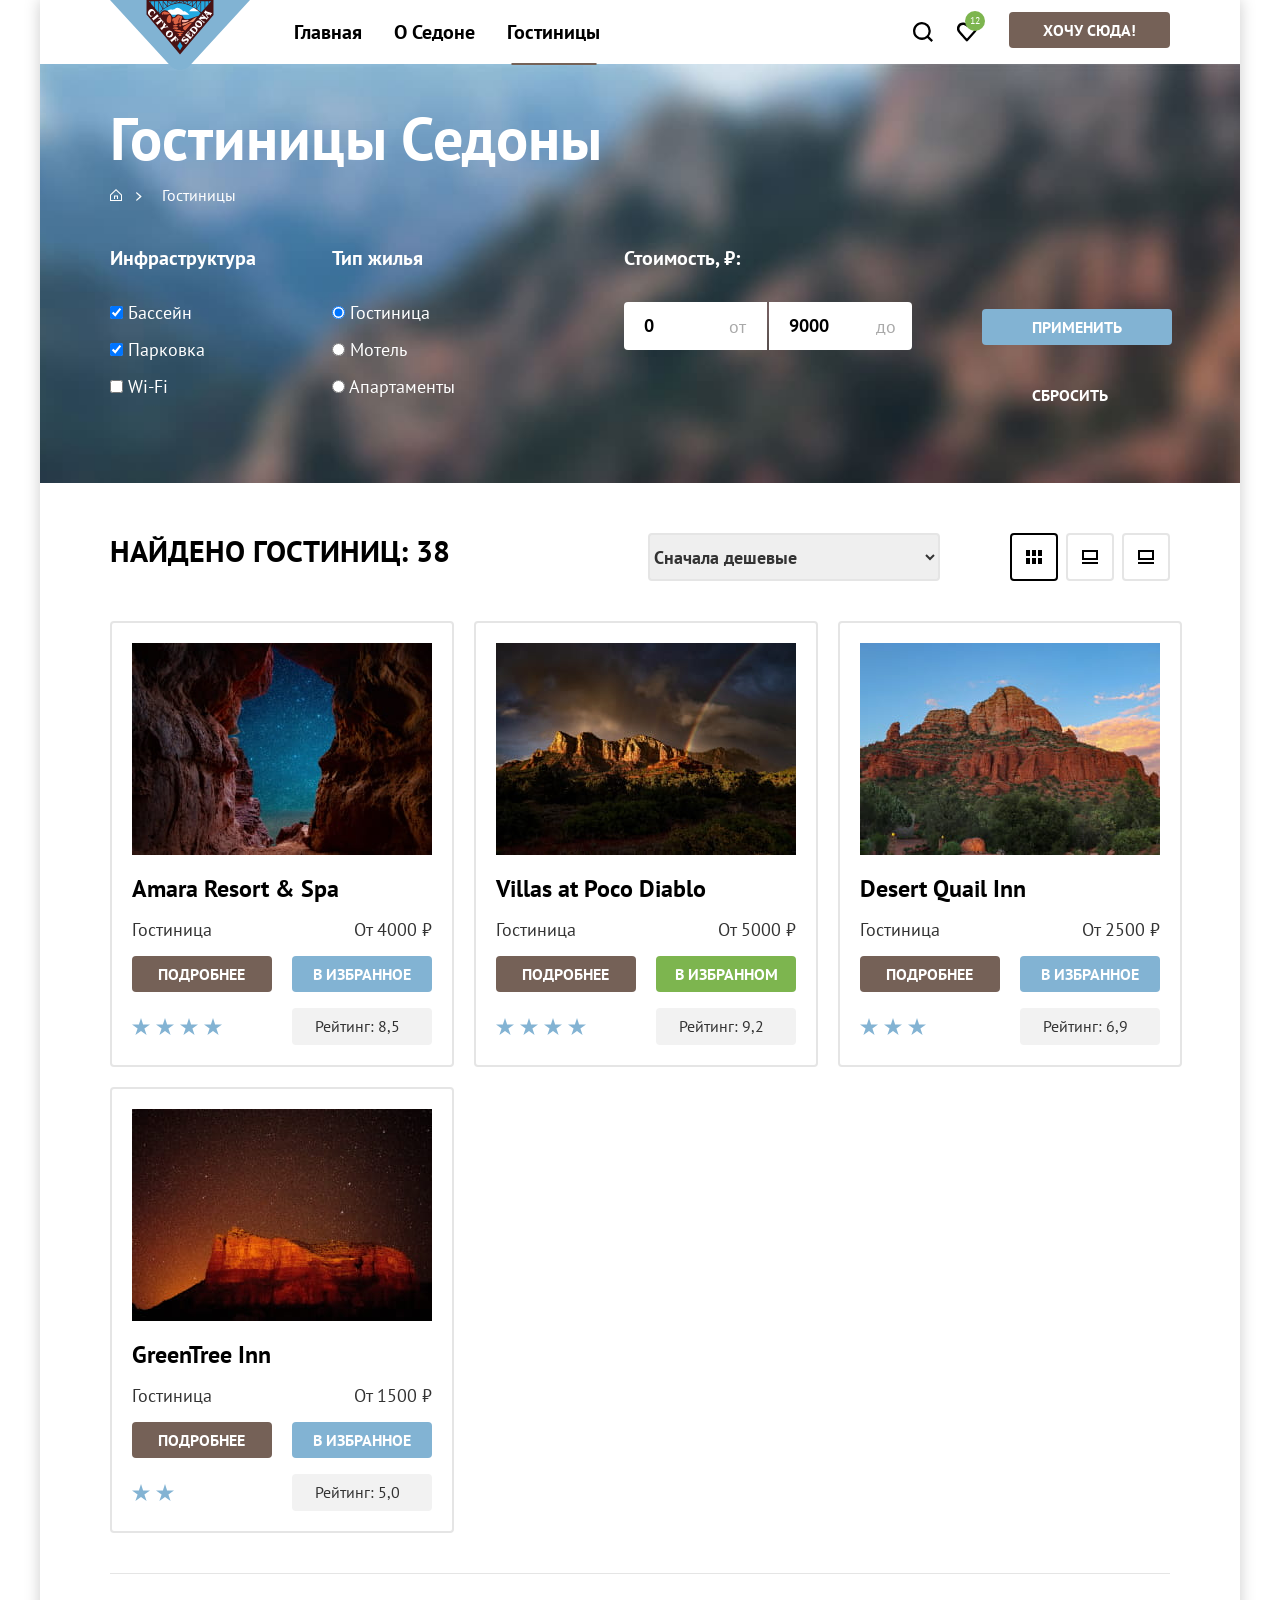
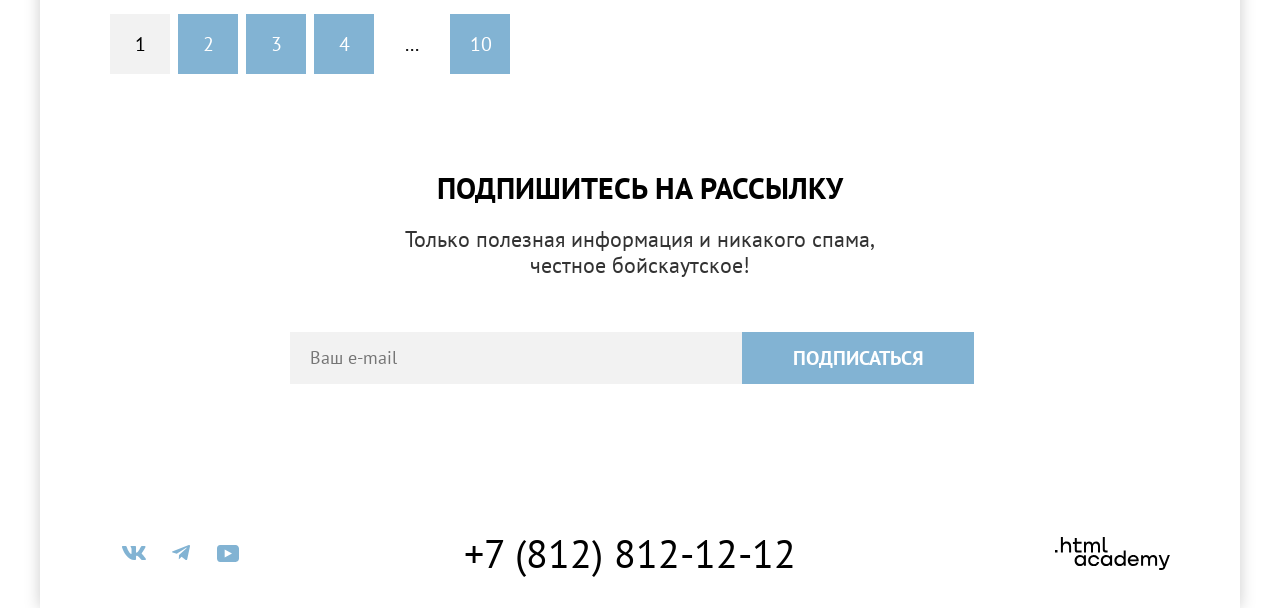
==== commit 9e718f31: "Добавила декоративные элементы" ====
--- a/catalog.html
+++ b/catalog.html
@@ -3,6 +3,7 @@
 
   <head>
     <meta charset="utf-8">
+    <link rel="icon" href="favicon.ico" sizes="32x32">
     <title>Отели Седоны</title>
     <link rel="stylesheet" href="styles/styles.css">
   </head>
@@ -10,290 +11,330 @@
   <body>
     <!--Шапка-->
     <div class="container">
-    <header class="main-header">
-      <!--Навигация-->
-      <nav class="navigation">
-        <a class="navigation-logo" href="index.html">
-          <img class="page-header-logo" src="images/logo.svg" width="140" height="70" alt="Логотип Седоны">
-        </a>
-        <ul class="navigation-list">
-          <li class="navigation-item">
-            <a class="navigation-link" href="index.html">Главная</a>
-          </li>
-
-          <li class="navigation-item">
-            <a class="navigation-link" href="#">О Седоне</a>
-          </li>
-
-          <li class="navigation-item current-link">
-            <span class="navigation-link" aria-current="page">Гостиницы</span>
-          </li>
-
-        </ul>
-        <!--Пользовательская навигация-->
-        <ul class="navigation-user">
-          <li class="navigation-item">
-            <a class="navigation-link" href="#">
-              <span class="visually-hidden">Поиск</span>
+      <header class="main-header">
+        <!--Навигация-->
+        <nav class="navigation">
+          <a class="navigation-logo" href="index.html">
+            <img class="page-header-logo" src="images/logo.svg" width="140" height="70" alt="Логотип Седоны">
+          </a>
+          <ul class="navigation-list">
+            <li class="navigation-item">
+              <a class="navigation-link" href="index.html">Главная</a>
+            </li>
+
+            <li class="navigation-item">
+              <a class="navigation-link" href="#">О Седоне</a>
+            </li>
+
+            <li class="navigation-item current-link">
+              <span class="navigation-link" aria-current="page">Гостиницы</span>
+            </li>
+
+          </ul>
+          <!--Пользовательская навигация-->
+          <ul class="navigation-user">
+            <li class="navigation-item">
+              <a class="navigation-link navigation-link-search" href="#">
+                <span class="visually-hidden">Поиск</span>
+              </a>
+            </li>
+            <li class="navigation-item">
+              <a class="navigation-link navigation-link-favorite" href="#">
+                <span class="visually-hidden">Избранное</span>
+                <span class="favorite-count">12</span>
+              </a>
+            </li>
+            <li class="navigation-item">
+              <button class="button-desired" type="button">Хочу сюда!</button>
+            </li>
+          </ul>
+        </nav>
+      </header>
+
+      <main class="main-catalog">
+        <div class="filters">
+          <section class="head-main">
+            <h1 class="inner-header-title">Гостиницы Седоны</h1>
+            <!--Хлебные крошки-->
+            <ul class="breadcrumbs">
+              <li class="breadcrumbs-item">
+                <a class="breadcrumbs-link" href="index.html">
+                  <svg class="homepage-icon" xmlns="http://www.w3.org/2000/svg" width="12" height="12"
+                    fill="currentColor" viewBox="0 0 12 12">
+                    <path fill="#fff" d="M6 0 0 5.8V12h12V5.8zm5 11H1V6.2l5-4.8 5 4.8z" />
+                    <path fill="#fff" d="M4 10h1V7.5h2V10h1V6.5H4z" />
+                  </svg>
+                  <span class="visually-hidden">Главная</span></a>
+              </li>
+
+              <li class="breadcrumbs-item">
+                <span class="breadcrumbs-link" aria-current="page">Гостиницы</span>
+              </li>
+
+            </ul>
+            <!--Фильтры-->
+            <h2 class="visually-hidden">Фильтры гостиниц</h2>
+            <form class="catalog-filter" action="https://echo.htmlacademy.ru/" method="get">
+              <fieldset class="catalog-filter-checkbox">
+                <legend class="catalog-filter-title">Инфраструктура</legend>
+                <ul class="catalog-filter-list">
+                  <li class="catalog-filter-item">
+                    <label class="control">
+                      <input class="control-input" type="checkbox" name="infrastructure" checked value="pool">
+                      <span class="filter-label">Бассейн</span>
+                    </label>
+                  </li>
+
+                  <li class="catalog-filter-item">
+                    <label class="control">
+                      <input class="control-input" type="checkbox" name="infrastructure" checked value="parking">
+                      <span class="filter-label">Парковка</span>
+                    </label>
+                  </li>
+
+                  <li class="catalog-filter-item">
+                    <label class="control">
+                      <input class="control-input" type="checkbox" name="infrastructure" value="wifi">
+                      <span class="filter-label">Wi-Fi</span>
+                    </label>
+                  </li>
+
+                </ul>
+              </fieldset>
+
+              <fieldset class="catalog-filter-radio">
+                <legend class="catalog-filter-title">Тип жилья</legend>
+                <ul class="catalog-filter-list">
+                  <li class="catalog-filter-item">
+                    <label class="control">
+                      <input class="control-input" type="radio" name="hotel-group" value="hotel" checked>
+                      <span class="filter-label">Гостиница</span>
+                    </label>
+                  </li>
+
+                  <li class="catalog-filter-item">
+                    <label class="control">
+                      <input class="control-input" type="radio" name="hotel-group" value="motel">
+                      <span class="filter-label">Мотель</span>
+                    </label>
+                  </li>
+                  <li class="catalog-filter-item">
+                    <label class="control">
+                      <input class="control-input" type="radio" name="hotel-group" value="apartments">
+                      <span class="filter-label">Апартаменты</span>
+                    </label>
+                  </li>
+
+                </ul>
+              </fieldset>
+
+              <fieldset class="catalog-filter-price">
+                <legend class="catalog-filter-title">Стоимость, <span>₽:</span></legend>
+                <div class="catalog-inputs">
+                  <label for="min-price" class="visually-hidden">Минимальная цена</label>
+                  <input class="catalog-min" type="text" id="min-price" name="min-sum" value="0">
+
+                  <label for="max-price" class="visually-hidden">Максимальная цена</label>
+                  <input class="catalog-max" type="text" id="max-price" name="max-sum" value="9000">
+
+                  <span class="from-to">от</span>
+                  <span class="before-to">до</span>
+                </div>
+              </fieldset>
+
+              <div class="catalog-buttons">
+                <button class="catalog-submit" type="submit">Применить</button>
+                <button class="catalog-reset" type="reset">Сбросить</button>
+              </div>
+
+            </form>
+          </section>
+        </div>
+        <!-- Вывод поиска -->
+        <section class="search-result">
+          <h2 class="visually-hidden">Результаты поиска</h2>
+          <p class="lead">Найдено гостиниц:<span class="found-hotel"> 38</span></p>
+
+          <select class="select-control" name="sort" aria-label="Сортировка">
+            <option value="cheap">Сначала дешевые</option>
+            <option value="popular">Сначала популярные</option>
+            <option value="expensive">Сначала дорогие</option>
+          </select>
+          <div class="view-block">
+            <a class="view tile-view current-view" href="catalog.html?view=tile">
+              <span class="visually-hidden" aria-current="page">Показать карточки</span>
             </a>
-          </li>
-          <li class="navigation-item">
-            <a class="navigation-link" href="#">
-              <span class="visually-hidden">Избранное</span>
-              <span class="favorite-count">12</span>
+            <a class="view card-view" href="catalog.html?view=card">
+              <span class="visually-hidden">Показать карточки с описанием</span>
             </a>
-          </li>
-          <li class="navigation-item">
-            <button class="button-desired" type="button">Хочу сюда!</button>
-          </li>
-        </ul>
-      </nav>
-    </header>
-
-    <main class="main-catalog">
-      <!--Хлебные крошки-->
-      <div class="filters">
-      <section class="head-main">
-        <h1 class="inner-header-title">Гостиницы Седоны</h1>
-        <ul class="breadcrumbs">
-          <li class="breadcrumbs-item">
-            <a class="breadcrumbs-link" href="index.html">
-              <span class="visually-hidden">Главная</span></a>
-          </li>
-
-          <li class="breadcrumbs-item">
-            <span class="breadcrumbs-link" aria-current="page">Гостиницы</span>
-          </li>
-
-        </ul>
-        <!--Фильтры-->
-        <h2 class="visually-hidden">Фильтры гостиниц</h2>
-        <form class="catalog-filter" action="https://echo.htmlacademy.ru/" method="get">
-          <fieldset class="catalog-filter-checkbox">
-            <legend class="catalog-filter-title">Инфраструктура</legend>
-            <ul class="catalog-filter-list">
-              <li class="catalog-filter-item">
-                <label class="control">
-                  <input class="control-input" type="checkbox" name="infrastructure" checked value="pool">
-                  <span class="filter-label">Бассейн</span>
-                </label>
-              </li>
-
-              <li class="catalog-filter-item">
-                <label class="control">
-                  <input class="control-input" type="checkbox" name="infrastructure" checked value="parking">
-                  <span class="filter-label">Парковка</span>
-                </label>
-              </li>
-
-              <li class="catalog-filter-item">
-                <label class="control">
-                  <input class="control-input" type="checkbox" name="infrastructure" value="wifi">
-                  <span class="filter-label">Wi-Fi</span>
-                </label>
+            <a class="view list-view" href="catalog.html?view=list">
+              <span class="visually-hidden">Показать список</span>
+            </a>
+          </div>
+        </section>
+        <!-- Карточки -->
+        <section class="hotels">
+          <ul class="hotel-list">
+            <li class="hotel-card">
+              <a class="hotel-card-link" href="#">
+                <img class="hotel-card-image" src="images/sky-canyon.jpg" width="300" height="212"
+                  alt="Ущелье с видом на звёзды"></a>
+              <div class="card-container">
+                <h3 class="hotel-card-title"><a href="#">Amara Resort & Spa</a></h3>
+                <span class="hotel-type">Гостиница</span>
+                <p class="hotel-price">От 4000 ₽</p>
+                <a class="product-card-button" href="#">Подробнее</a>
+                <button class="favorites" type="button">В избранное</button>
+                <div class="four-stars">
+                  <span class="visually-hidden">4 звезды</span>
+                </div>
+                <p class="hotel-card-rating ">Рейтинг: 8,5</p>
+              </div>
+            </li>
+
+            <li class="hotel-card">
+              <a class="hotel-card-link" href="#">
+                <img class="hotel-card-image" src="images/mountain-rainbow.jpg" width="300" height="212"
+                  alt="Гора с радугой"></a>
+              <div class="card-container">
+                <h3 class="hotel-card-title"><a href="#">Villas at Poco Diablo</a></h3>
+                <span class="hotel-type">Гостиница</span>
+                <p class="hotel-price">От 5000 ₽</p>
+                <a class="product-card-button" href="#">Подробнее</a>
+                <button class="favorites-active" type="button">В избранном</button>
+                <div class="four-stars">
+                  <span class="visually-hidden">4 звезды</span>
+                </div>
+                <p class="hotel-card-rating">Рейтинг: 9,2</p>
+              </div>
+            </li>
+
+            <li class="hotel-card">
+              <a class="hotel-card-link" href="#">
+                <img class="hotel-card-image" src="images/mountain.jpg" width="300" height="212"
+                  alt="Гора в пустыне"></a>
+              <div class="card-container">
+                <h3 class="hotel-card-title"><a href="#">Desert Quail Inn</a></h3>
+                <span class="hotel-type">Гостиница</span>
+                <p class="hotel-price">От 2500 ₽</p>
+                <a class="product-card-button" href="#">Подробнее</a>
+                <button class="favorites" type="button">В избранное</button>
+                <div class="three-stars">
+                  <span class="visually-hidden">3 звезды</span>
+                </div>
+                <p class="hotel-card-rating">Рейтинг: 6,9</p>
+              </div>
+            </li>
+
+            <li class="hotel-card">
+              <a class="hotel-card-link" href="#">
+                <img class="hotel-card-image" src="images/starry-sky.jpg" width="300" height="212"
+                  alt="Гора под звёздным небом"></a>
+              <div class="card-container">
+                <h3 class="hotel-card-title"><a href="#">GreenTree Inn</a></h3>
+                <span class="hotel-type">Гостиница</span>
+                <p class="hotel-price">От 1500 ₽</p>
+                <a class="product-card-button" href="#">Подробнее</a>
+                <button class="favorites" type="button">В избранное</button>
+                <div class="two-stars">
+                  <span class="visually-hidden">2 звезды</span>
+                </div>
+                <p class="hotel-card-rating">Рейтинг: 5,0</p>
+              </div>
+            </li>
+          </ul>
+        </section>
+
+        <div class="catalog-divider"></div>
+
+        <!--Пагинатор-->
+        <section class="pagination-block">
+          <h2 class="visually-hidden">Пагинатор</h2>
+          <ul class="pagination">
+            <li class="pagination-item">
+              <span class="pagination-link pagination-current" aria-current="page">1</span>
+            </li>
+            <li class="pagination-item">
+              <a class="pagination-link" href="#">2</a>
+            </li>
+            <li class="pagination-item">
+              <a class="pagination-link" href="#">3</a>
+            </li>
+            <li class="pagination-item">
+              <a class="pagination-link" href="#">4</a>
+            </li>
+            <li class="pagination-item">
+              <a class="pagination-link pagination-next" href="#">...</a>
+            </li>
+            <li class="pagination-item">
+              <a class="pagination-link" href="#">10</a>
+            </li>
+          </ul>
+        </section>
+      </main>
+      <!--Подвал-->
+      <!--Подписка-->
+      <footer class="catalog-footer">
+        <section class="catalog-subscribe">
+          <h2 class="lead">Подпишитесь на рассылку</h2>
+          <p class="desc">Только полезная информация и никакого спама,<br> честное бойскаутское!</p>
+          <form class="subscribe-form" action="https://echo.htmlacademy.ru/" method="post">
+            <label class="visually-hidden" for="subscribe-email">Введите Ваш Email</label>
+            <input class="field" placeholder="Ваш e-mail" type="email" id="subscribe-email" name="subscribe-email">
+            <button class="button-subscribe" type="submit">Подписаться</button>
+          </form>
+        </section>
+        <!--Социальные сети-->
+        <div class="info">
+          <section class="footer-social">
+            <h2 class="visually-hidden">Социальные сети</h2>
+            <ul class="social-list">
+              <li class="social-item">
+                <a class="button-social" href="#">
+                  <svg class="social-icon" xmlns="http://www.w3.org/2000/svg" width="24" height="14" fill="none"
+                    viewBox="0 0 24 14">
+                    <path fill="currentColor" fill-rule="evenodd"
+                      d="M23.45.95c.17-.55 0-.95-.8-.95h-2.62c-.67 0-.98.35-1.14.73 0 0-1.34 3.2-3.23 5.27-.61.6-.89.8-1.22.8-.17 0-.42-.2-.42-.74V.95c0-.66-.18-.95-.74-.95H9.15c-.42 0-.67.3-.67.6 0 .61.95.76 1.05 2.5v3.8c0 .84-.16.99-.5.99-.88 0-3.05-3.21-4.33-6.89-.25-.71-.5-1-1.17-1H.9C.15 0 0 .35 0 .73c0 .68.89 4.07 4.14 8.55C6.32 12.34 9.38 14 12.16 14c1.67 0 1.88-.37 1.88-1v-2.32c0-.73.16-.88.69-.88.38 0 1.05.2 2.61 1.67C19.11 13.22 19.4 14 20.41 14h2.62c.75 0 1.13-.37.91-1.1-.24-.72-1.09-1.77-2.21-3.02-.62-.7-1.53-1.47-1.81-1.86-.4-.49-.28-.7 0-1.14 0 0 3.2-4.43 3.53-5.93"
+                      clip-rule="evenodd" />
+                  </svg>
+                  <span class="visually-hidden">ВКонтакте</span>
+                </a>
+              </li>
+
+              <li class="social-item">
+                <a class="button-social" href="#">
+                  <svg class="social-icon" xmlns="http://www.w3.org/2000/svg" width="18" height="16" fill="none"
+                    viewBox="0 0 18 16">
+                    <path fill="currentColor"
+                      d="M16.79.1.84 6.25c-1.09.43-1.08 1.04-.2 1.31l4.1 1.28 9.47-5.98c.44-.27.85-.12.52.18L7.05 9.96l-.28 4.22c.41 0 .6-.19.83-.41l1.99-1.93 4.13 3.05c.77.42 1.31.2 1.5-.7l2.72-12.8c.28-1.12-.43-1.62-1.16-1.3" />
+                  </svg>
+                  <span class="visually-hidden">Телеграм</span>
+                </a>
+              </li>
+
+              <li class="social-item">
+                <a class="button-social" href="#">
+                  <svg class="social-icon" xmlns="http://www.w3.org/2000/svg" width="22" height="17" fill="none"
+                    viewBox="0 0 22 17">
+                    <path fill="currentColor"
+                      d="M18.6 0H3.18C1.31 0 0 1.6 0 3.4v10.1C0 15.4 1.31 17 3.17 17h15.66c1.64 0 3.17-1.6 3.17-3.4V3.4C21.78 1.6 20.47 0 18.6 0M7.67 12.54V4.46L15 8.5z" />
+                  </svg>
+                  <span class="visually-hidden">Ютуб</span>
+                </a>
               </li>
 
             </ul>
-          </fieldset>
-
-          <fieldset class="catalog-filter-radio">
-            <legend class="catalog-filter-title">Тип жилья</legend>
-            <ul class="catalog-filter-list">
-              <li class="catalog-filter-item">
-                <label class="control">
-                  <input class="control-input" type="radio" name="hotel-group" value="hotel" checked>
-                  <span class="filter-label">Гостиница</span>
-                </label>
-              </li>
-
-              <li class="catalog-filter-item">
-                <label class="control">
-                  <input class="control-input" type="radio" name="hotel-group" value="motel">
-                  <span class="filter-label">Мотель</span>
-                </label>
-              </li>
-              <li class="catalog-filter-item">
-                <label class="control">
-                  <input class="control-input" type="radio" name="hotel-group" value="apartments">
-                  <span class="filter-label">Апартаменты</span>
-                </label>
-              </li>
-
-            </ul>
-          </fieldset>
-
-          <fieldset class="catalog-filter-price">
-            <legend class="catalog-filter-title">Стоимость, <span>₽:</span></legend>
-              <div class="catalog-inputs">
-  <label for="min-price" class="visually-hidden">Минимальная цена</label>
-  <input class="catalog-min" type="text" id="min-price" name="min-sum" value="0">
-
-  <label for="max-price" class="visually-hidden">Максимальная цена</label>
-  <input class="catalog-max" type="text" id="max-price" name="max-sum" value="9000">
-
-  <span class="from-to">от</span>
-  <span class="before-to">до</span>
-</div>
-          </fieldset>
-
-          <div class="catalog-buttons">
-            <button class="catalog-submit" type="submit">Применить</button>
-            <button class="catalog-reset" type="reset">Сбросить</button>
-          </div>
-
-        </form>
-      </section>
-      </div>
-      <!-- Вывод поиска -->
-      <section class="search-result">
-        <h2 class="visually-hidden">Результаты поиска</h2>
-        <p class="lead">Найдено гостиниц:<span class="found-hotel"> 38</span></p>
-
-        <select class="select-control" name="sort" aria-label="Сортировка">
-          <option value="cheap">Сначала дешевые</option>
-          <option value="popular">Сначала популярные</option>
-          <option value="expensive">Сначала дорогие</option>
-        </select>
-        <div>
-
-        <a class="view" href="catalog.html?view=tile">
-          <span class="visually-hidden">Показать карточки</span>
-        </a>
-        <a class="view" href="catalog.html?view=card">
-          <span class="visually-hidden">Показать карточки с описанием</span>
-        </a>
-        <a class="view" href="catalog.html?view=list">
-          <span class="visually-hidden">Показать список</span>
-        </a>
+          </section>
+          <!--Контакты-->
+          <a class="contacts-phone" href="tel:88128121212">+7 (812) 812-12-12</a>
+          <a class="htmlacademy-link" href="https://htmlacademy.ru/intensive/htmlcss">
+            <svg xmlns="http://www.w3.org/2000/svg" width="115" height="33" fill="none" viewBox="0 0 115 33">
+              <path fill="currentColor"
+                d="M0 12.9v2.6h2.5v-2.6zM11.6 4.5c-1.6 0-2.8.7-3.6 1.7h-.1V0h-2v15.5h2v-5.3c0-2.1 1.3-3.6 3.3-3.6 1.8 0 2.9 1.4 2.9 3.2v5.7h2V9.4c.1-3-1.8-4.9-4.5-4.9M26.6 4.8h-4.8V1.1h-2v3.8h-1.9v2h1.9v6c0 1.7 1 2.7 2.7 2.7h4.1v-2h-3.7c-.7 0-1.1-.4-1.1-1.1V6.8h4.8zM41.1 4.6c-1.6 0-2.9.8-3.5 2.1h-.1c-.6-1.2-1.8-2.1-3.4-2.1-1.4 0-2.5.8-3.1 1.8h-.1V4.8H29v10.6h2V10c0-2 1-3.5 2.6-3.5 1.5 0 2.4 1 2.4 2.6v6.3h2V9.8c0-2.4 1.4-3.3 2.6-3.3 1.5 0 2.4 1 2.4 2.6v6.3h2V8.9c.1-2.5-1.4-4.3-3.9-4.3M47.8 12.7c0 1.7 1 2.7 2.8 2.7h2v-2h-1.7c-.7 0-1.1-.4-1.1-1.1V0h-2zM28.9 19.7c-.9-1.1-2.2-1.8-3.9-1.8-3.1 0-5.4 2.3-5.4 5.6s2.3 5.6 5.4 5.6c1.8 0 3-.8 3.8-1.9h.1v1.6h2V18.2h-2zm-3.6 7.4c-2.2 0-3.6-1.6-3.6-3.6s1.4-3.6 3.6-3.6 3.6 1.6 3.6 3.6c0 1.9-1.4 3.6-3.6 3.6M44.2 22c-.5-2.4-2.6-4.1-5.4-4.1a5.4 5.4 0 0 0-5.6 5.6c0 3.1 2.2 5.6 5.6 5.6 2.8 0 4.9-1.8 5.4-4.2h-2.1a3.4 3.4 0 0 1-3.3 2.3c-2.2 0-3.6-1.6-3.6-3.6s1.4-3.6 3.6-3.6c1.6 0 2.8 1 3.3 2.2h2.1zM55.1 19.7c-.9-1.1-2.2-1.8-3.9-1.8-3.1 0-5.4 2.3-5.4 5.6s2.3 5.6 5.4 5.6c1.8 0 3-.8 3.8-1.9h.1v1.6h2V18.2h-2zm-3.6 7.4c-2.2 0-3.6-1.6-3.6-3.6s1.4-3.6 3.6-3.6 3.6 1.6 3.6 3.6c0 1.9-1.5 3.6-3.6 3.6M68.7 19.8c-.9-1.1-2.2-1.9-3.9-1.9-3.1 0-5.4 2.3-5.4 5.6s2.2 5.6 5.4 5.6c1.7 0 3-.8 3.8-1.8h.1v1.5h2V13.4h-2zm-3.6 7.3c-2.2 0-3.6-1.6-3.6-3.6s1.4-3.6 3.6-3.6 3.6 1.6 3.6 3.6c-.1 2-1.5 3.6-3.6 3.6M78.3 17.9c-3.3 0-5.5 2.5-5.5 5.6 0 3 2.1 5.6 5.5 5.6 2.5 0 4.5-1.3 5.2-3.6h-2.1c-.5 1-1.6 1.6-3 1.6-1.9 0-3.3-1.3-3.4-2.9h8.8c.2-3.6-2-6.3-5.5-6.3m0 1.9c1.7 0 3 1 3.3 2.6h-6.5c.3-1.5 1.5-2.6 3.2-2.6M98.2 17.9c-1.6 0-2.9.8-3.6 2h-.1c-.6-1.2-1.8-2-3.4-2-1.4 0-2.5.7-3.1 1.8v-1.5h-1.9v10.6h2v-5.4c0-2 1-3.4 2.6-3.5 1.5 0 2.4 1 2.4 2.6v6.3h2v-5.6c0-2.4 1.4-3.3 2.6-3.3 1.5 0 2.4 1 2.4 2.6v6.3h2v-6.5c.1-2.6-1.4-4.4-3.9-4.4M109.4 27l-3.6-8.9h-2.2l4.8 11.6c-.3.9-.7 1.2-1.7 1.2h-2.5v2h2.5c1.8 0 2.8-.8 3.5-2.6l4.7-12.2h-2.1z" />
+            </svg>
+            <span class="visually-hidden">HTML-Academy</span></a>
         </div>
-      </section>
-      <!-- Карточки -->
-      <section class="hotels">
-        <ul class="hotel-list">
-          <li class="hotel-card">
-            <a class="hotel-card-link" href="#">
-              <img class="hotel-card-image" src="images/sky-canyon.jpg" width="300" height="212" alt="Ущелье с видом на звёзды"></a>
-              <div class="card-container">
-              <h3 class="hotel-card-title"><a href="#">Amara Resort & Spa</a></h3>
-              <span class="hotel-type">Гостиница</span>
-              <p class="hotel-price">От 4000 ₽</p>
-              <a class="product-card-button" href="#">Подробнее</a>
-              <button class="favorites" type="button">В избранное</button>
-              <span class="visually-hidden">4 звезды</span>
-              <p class="hotel-card-rating ">Рейтинг: 8,5</p>
-              </div>
-          </li>
-
-          <li class="hotel-card">
-            <a class="hotel-card-link" href="#">
-              <img class="hotel-card-image" src="images/mountain-rainbow.jpg" width="300" height="212" alt="Гора с радугой"></a>
-              <div class="card-container">
-              <h3 class="hotel-card-title"><a href="#">Villas at Poco Diablo</a></h3>
-              <span class="hotel-type">Гостиница</span>
-              <p class="hotel-price">От 5000 ₽</p>
-              <a class="product-card-button" href="#">Подробнее</a>
-              <button class="favorites-active" type="button">В избранном</button>
-              <span class="visually-hidden">4 звезды</span>
-              <p class="hotel-card-rating">Рейтинг: 9,2</p>
-              </div>
-          </li>
-
-          <li class="hotel-card">
-            <a class="hotel-card-link" href="#">
-              <img class="hotel-card-image" src="images/mountain.jpg" width="300" height="212" alt="Гора в пустыне"></a>
-              <div class="card-container">
-              <h3 class="hotel-card-title"><a href="#">Desert Quail Inn</a></h3>
-              <span class="hotel-type">Гостиница</span>
-              <p class="hotel-price">От 2500 ₽</p>
-              <a class="product-card-button" href="#">Подробнее</a>
-              <button class="favorites" type="button">В избранное</button>
-              <span class="visually-hidden">3 звезды</span>
-              <p class="hotel-card-rating">Рейтинг: 6,9</p>
-              </div>
-          </li>
-
-          <li class="hotel-card">
-            <a class="hotel-card-link" href="#">
-              <img class="hotel-card-image" src="images/starry-sky.jpg" width="300" height="212" alt="Гора под звёздным небом"></a>
-              <div class="card-container">
-              <h3 class="hotel-card-title"><a href="#">GreenTree Inn</a></h3>
-              <span class="hotel-type">Гостиница</span>
-              <p class="hotel-price">От 1500 ₽</p>
-              <a class="product-card-button" href="#">Подробнее</a>
-              <button class="favorites" type="button">В избранное</button>
-              <span class="visually-hidden">2 звезды</span>
-              <p class="hotel-card-rating">Рейтинг: 5,0</p>
-              </div>
-          </li>
-        </ul>
-      </section>
-      <!--Пагинатор-->
-      <section class="pagination-block">
-        <h2 class="visually-hidden">Пагинатор</h2>
-        <ul class="pagination">
-          <li class="pagination-item">
-            <span class="pagination-link pagination-current" aria-current="page">1</span>
-          </li>
-          <li class="pagination-item">
-            <a class="pagination-link" href="#">2</a>
-          </li>
-          <li class="pagination-item">
-            <a class="pagination-link" href="#">3</a>
-          </li>
-          <li class="pagination-item">
-            <a class="pagination-link" href="#">4</a>
-          </li>
-          <li class="pagination-item">
-            <a class="pagination-link pagination-next" href="#">...</a>
-          </li>
-          <li class="pagination-item">
-            <a class="pagination-link" href="#">10</a>
-          </li>
-        </ul>
-      </section>
-    </main>
-    <!--Подвал-->
-    <!--Подписка-->
-    <footer class="catalog-footer">
-      <section class="catalog-subscribe">
-        <h2 class="lead">Подпишитесь на рассылку</h2>
-        <p class="desc">Только полезная информация и никакого спама,<br> честное бойскаутское!</p>
-        <form class="subscribe-form" action="https://echo.htmlacademy.ru/" method="post">
-          <label class="visually-hidden" for="subscribe-email">Введите Ваш Email</label>
-          <input class="field" placeholder="Ваш e-mail" type="email" id="subscribe-email" name="subscribe-email">
-          <button class="button-subscribe" type="submit">Подписаться</button>
-        </form>
-      </section>
-      <!--Социальные сети-->
-      <div class="info">
-      <section class="footer-social">
-        <h2 class="visually-hidden">Социальные сети</h2>
-        <ul class="social-list">
-          <li class="social-item">
-            <a class="button-social" href="#">
-              <span class="visually-hidden">ВКонтакте</span>
-            </a>
-          </li>
-
-          <li class="social-item">
-            <a class="button-social" href="#">
-              <span class="visually-hidden">Телеграм</span>
-            </a>
-          </li>
-
-          <li class="social-item">
-            <a class="button-social" href="#">
-              <span class="visually-hidden">Ютуб</span>
-            </a>
-          </li>
-
-        </ul>
-      </section>
-      <!--Контакты-->
-      <a class="contacts-phone" href="tel:88128121212">+7 (812) 812-12-12</a>
-      <a class="htmlacademy-link" href="https://htmlacademy.ru/intensive/htmlcss">.html academy</a>
-      </div>
-    </footer>
+      </footer>
     </div>
   </body>
 
--- a/styles/styles.css
+++ b/styles/styles.css
@@ -61,6 +61,7 @@
   max-width: 1200px;
   margin: 0 auto;
   text-align: center;
+  box-shadow: 0 0 15px #CCCCCC;
 }
 
 /*Шапка*/
@@ -92,7 +93,7 @@
 
 }
 
-.navigation-user  {
+.navigation-user {
   display: flex;
   flex-wrap: wrap;
   justify-content: flex-end;
@@ -103,6 +104,7 @@
 }
 
 .navigation-link {
+  position: relative;
   display: block;
   padding: 20px 16px;
   font-family: "PT Sans", sans-serif;
@@ -115,6 +117,56 @@
   text-decoration: none;
 }
 
+.current-link .navigation-link::after {
+  content: '';
+  position: absolute;
+  bottom: -1px;
+  left: 50%;
+  transform: translateX(-50%);
+  width: 68%;
+  height: 2px;
+  background-color: #756257;
+}
+
+.navigation-link-search {
+  display: block;
+  width: 44px;
+  height: 64px;
+  background-image: url(../images/decor/search.svg);
+  background-size: 20px 20px;
+  background-position: center;
+  background-repeat: no-repeat;
+}
+
+.navigation-link-favorite {
+  position: relative;
+  display: block;
+  width: 44px;
+  height: 64px;
+  background-image: url(../images/decor/heart.svg);
+  background-size: 20px 20px;
+  background-position: center;
+  background-repeat: no-repeat;
+}
+
+.favorite-count {
+  position: absolute;
+  top: 11px;
+  right: 4px;
+  display: flex;
+  justify-content: center;
+  align-items: center;
+  width: 20px;
+  height: 20px;
+  font-family: "PT Sans", sans-serif;
+  font-weight: 400;
+  font-size: 10px;
+  line-height: 10px;
+  color: #ffffff;
+  background-color: #7DB54F;
+  border-radius: 50%;
+}
+
 .info {
   display: flex;
   justify-content: space-between;
@@ -125,7 +177,7 @@
 }
 
 .footer-social {
-  width: 200px;
+  width: 300px;
 }
 
 .social-list {
@@ -134,17 +186,56 @@
   list-style-type: none;
   margin: 0;
   padding: 0;
-  gap: 13px;
+}
+
+.button-social {
+  display: flex;
+  align-items: center;
+  justify-content: center;
+  width: 47px;
+  height: 40px;
+}
+
+.social-icon {
+  color: #82B3D3;
+}
+
+.social-icon:hover,
+.social-icon:focus {
+  color: #68A2CA;
+}
+
+.social-icon:active {
+  color: #68A2CA;
+  opacity: 0.3;
 }
 
 .contacts-phone {
   width: 400px;
   margin: 0 auto;
+  font-size: 40px;
+  line-height: 40px;
+  font-weight: 400;
+  color: #000000;
+  text-decoration: none;
 }
 
 .htmlacademy-link {
-  width: 115px;
   margin-left: auto;
+  width: 300px;
+  display: flex;
+  color: #000000;
+  justify-content: flex-end;
+}
+
+.htmlacademy-link:hover,
+.htmlacademy-link:focus {
+  color: #756257;
+}
+
+.htmlacademy-link:active {
+  color: #756257;
+  opacity: 0.3;
 }
 
 .visually-hidden {
@@ -170,7 +261,7 @@
 }
 
 .image {
-  margin:auto;
+  margin: auto;
   padding-top: 51px;
   padding-bottom: 82px;
 }
@@ -178,6 +269,7 @@
 .advantages-block {
   margin: 0;
   padding: 69px 270px;
+  margin-bottom: 21px;
 }
 
 .button-desired {
@@ -186,27 +278,50 @@
   font-size: 16px;
   line-height: 20px;
   text-align: center;
-  color:#ffffff;
+  color: #ffffff;
   background-color: #756157;
   text-transform: uppercase;
   padding: 8px 34px;
-  margin: 12px 0;
+  margin: 12px 0 12px 20px;
   border: 0;
-}
+  border-radius: 4px;
+}
+
+.button-desired:hover,
+.button-desired:focus {
+  background-color: #615048;
+}
+
+.button-desired:active {
+  color: #9E9089;
+}
+
+.button-desired:disabled {
+  background-color: #E5E5E5;
+}
+
 .lead {
   font-weight: 700;
   font-size: 30px;
   line-height: 36px;
   text-transform: uppercase;
   margin: 0;
-  margin-bottom: 25px;
-}
-
-.desc {
+  margin-bottom: 20px;
+}
+
+.desc,
+.desc-white {
   font-size: 22px;
   line-height: 26px;
+  margin: 0;
+}
+
+.desc {
   color: #333333;
-  margin: 0;
+}
+
+.desc-white {
+  color: #ffffff;
 }
 
 .advantages-list {
@@ -216,12 +331,11 @@
   margin: 0 auto;
   padding: 0;
   list-style-type: none;
-  margin-bottom: 64px;
 }
 
 .advantages-item {
   margin: 0;
-  padding: 102px 85px;
+  padding: 112.5px 85px;
   box-sizing: content-box;
   flex: 1;
 }
@@ -249,11 +363,26 @@
   line-height: 28px;
   text-transform: uppercase;
   margin: 0;
-  margin-bottom: 30px;
-  padding-bottom: 30px;
-}
-
-.advantages-list,.service-list {
+}
+
+.pictures .advantages-divider {
+  width: 60px;
+  height: 2px;
+  margin: 30px auto;
+  background-color: #FFFFFF;
+  opacity: 0.3;
+}
+
+.advantages-divider {
+  width: 60px;
+  height: 2px;
+  margin: 30px auto;
+  background-color: #000000;
+  opacity: 0.3;
+}
+
+.advantages-list,
+.service-list {
   background-color: #F0F6FA;
 }
 
@@ -280,9 +409,42 @@
   margin-bottom: 30px;
 }
 
-.service-item{
-  margin: 0;
-  padding: 183px 85px 60px 85px;
+.service-house {
+  display: block;
+  width: 75px;
+  height: 76px;
+  background-image: url(../images/decor/house.svg);
+  background-size: 75px 72px;
+  background-position: center;
+  background-repeat: no-repeat;
+  margin: 0 auto 28px auto;
+}
+
+.service-food {
+  display: block;
+  width: 75px;
+  height: 76px;
+  background-image: url(../images/decor/food.svg);
+  background-size: 74px 70px;
+  background-position: center;
+  background-repeat: no-repeat;
+  margin: 0 auto 28px auto;
+}
+
+.service-souvenir {
+  display: block;
+  width: 75px;
+  height: 76px;
+  background-image: url(../images/decor/present.svg);
+  background-size: 64px 76px;
+  background-position: center;
+  background-repeat: no-repeat;
+  margin: 0 auto 28px auto;
+}
+
+.service-item {
+  margin: 0;
+  padding: 81px 85px;
   box-sizing: content-box;
   flex: 1;
 }
@@ -318,7 +480,21 @@
   text-transform: uppercase;
   margin: 54px auto 0;
   padding: 8px 50px;
-  width: 376px;
+  width: 400px;
+  border-radius: 4px;
+}
+
+.button-search:hover,
+.button-search:focus {
+  background-color: #615048;
+}
+
+.button-search:active {
+  color: #9E9089;
+}
+
+.button-search:disabled {
+  background-color: #E5E5E5;
 }
 
 .subscribe {
@@ -367,15 +543,20 @@
   color: #ffffff;
 }
 
-.contacts-phone {
-  width: 400px;
-  margin: 0 auto;
-  font-size: 40px;
-  line-height: 40px;
-  font-weight: 400;
-  color: #000000;
-  text-decoration: none;
-}
+.button-subscribe:hover,
+.button-subscribe:focus {
+  background-color: #68A2CA;
+}
+
+.button-subscribe:active {
+  background-color: #82B3D3;
+  color: #A7CAE0;
+}
+
+.button-subscribe:disabled {
+  background-color: #E5E5E5;
+}
+
 
 /*catalog*/
 .filters {
@@ -392,8 +573,8 @@
 .head-main {
   display: flex;
   flex-wrap: wrap;
-  width: 1060px;
-  margin: 0 auto;
+  width: 1200px;
+  margin: 0;
   padding: 35px 70px 70px 70px;
 }
 
@@ -412,6 +593,19 @@
   margin-bottom: 40px;
   padding: 0;
   list-style-type: none;
+  gap: 10px;
+}
+
+.breadcrumbs-item:not(:last-child)::after {
+  content: '';
+  display: inline-block;
+  width: 6px;
+  height: 10px;
+  margin: 0 10px;
+  background-image: url(../images/decor/arrow.svg);
+  background-size: contain;
+  background-repeat: no-repeat;
+  background-position: center;
 }
 
 .breadcrumbs-item {
@@ -420,10 +614,19 @@
 }
 
 .breadcrumbs-link {
+  display: inline-block;
   font-size: 16px;
   line-height: 21px;
   color: #ffffff;
   text-decoration: none;
+}
+
+.breadcrumbs-link:hover {
+  opacity: 0.6;
+}
+
+.breadcrumbs-link:active {
+  opacity: 0.3;
 }
 
 .catalog-filter {
@@ -473,7 +676,7 @@
 }
 
 .catalog-filter-item {
-  line-height: 23px;
+  padding-bottom: 16px;
 }
 
 .catalog-inputs {
@@ -497,6 +700,7 @@
   line-height: 24px;
   color: #000000;
   width: 143px;
+  border-radius: 4px 0 0 4px;
 }
 
 .catalog-max {
@@ -510,6 +714,7 @@
   line-height: 24px;
   color: #000000;
   width: 143px;
+  border-radius: 0 4px 4px 0;
 }
 
 .from-to {
@@ -522,7 +727,7 @@
 
 .before-to {
   position: relative;
-  right: 45px;
+  right: 55px;
   top: 13px;
   color: #A9A9A9;
   line-height: 24px;
@@ -546,6 +751,21 @@
   margin: 0 auto 32px;
   padding: 8px 50px;
   border: none;
+  border-radius: 4px;
+}
+
+.catalog-submit:hover,
+.catalog-submit:focus {
+  background-color: #68A2CA;
+}
+
+.catalog-submit:active {
+  background-color: #82B3D3;
+  color: #A7CAE0;
+}
+
+.catalog-submit:disabled {
+  background-color: #E5E5E5;
 }
 
 .catalog-reset {
@@ -562,11 +782,14 @@
 }
 
 .select-control {
+  width: 292px;
   font-family: "PT Sans", sans-serif;
   font-weight: 700;
   font-size: 18px;
   line-height: 23px;
   color: #333333;
+  border: 2px solid #E5E5E5;
+  border-radius: 4px;
 }
 
 .search-result {
@@ -582,23 +805,73 @@
   margin: 0 138px 0 0;
 }
 
-.select-control {
-  width: 300px;
+.view-block {
+  margin-left: auto;
+  display: flex;
+  gap: 8px;
 }
 
 .view {
   width: 215px;
   margin-left: auto;
-}
-
-.hotel-list{
+  border: 2px solid #E5E5E5;
+  border-radius: 4px;
+}
+
+.view:hover {
+  border: 2px solid #000000;
+}
+
+.view:focus {
+  border: 2px solid #68A2CA;
+}
+
+.view:active {
+  border: 2px solid #000000;
+}
+
+.tile-view {
+  display: inline-block;
+  width: 48px;
+  height: 48px;
+  background-image: url(../images/decor/tile-view.svg);
+  background-size: 16px 14px;
+  background-position: center;
+  background-repeat: no-repeat;
+}
+
+.card-view {
+  display: inline-block;
+  width: 48px;
+  height: 48px;
+  background-image: url(../images/decor/card-view.svg);
+  background-size: 16px 14px;
+  background-position: center;
+  background-repeat: no-repeat;
+}
+
+.list-view {
+  display: inline-block;
+  width: 48px;
+  height: 48px;
+  background-image: url(../images/decor/card-view.svg);
+  background-size: 16px 14px;
+  background-position: center;
+  background-repeat: no-repeat;
+}
+
+.current-view {
+  border: 2px solid #000000;
+}
+
+.hotel-list {
   display: grid;
   grid-template-columns: repeat(3, 1fr);
   width: 1060px;
   text-align: left;
   gap: 20px;
   list-style-type: none;
-  margin: 0 auto 80px;
+  margin: 0 auto;
   padding: 0;
 }
 
@@ -614,6 +887,8 @@
   flex-direction: column;
   margin: 0;
   padding: 20px;
+  border: 2px solid #E5E5E5;
+  border-radius: 4px;
 }
 
 .hotel-card-image {
@@ -629,7 +904,7 @@
 }
 
 .hotel-card-title {
-  grid-column: 1 / -1; /* Это заставляет заголовок быть во всю ширину */
+  grid-column: 1 / -1;
   font-size: 24px;
   line-height: 28px;
   background-color: #ffffff;
@@ -665,10 +940,25 @@
   text-decoration: none;
   margin: 0;
   padding: 8px 26px;
+  border-radius: 4px;
+}
+
+.product-card-button:hover,
+.product-card-button:focus {
+  background-color: #615048;
+}
+
+.product-card-button:active {
+  color: #9E9089;
+}
+
+.product-card-button:disabled {
+  background-color: #E5E5E5;
 }
 
 .favorites {
   grid-column: 2 / 3;
+  font-weight: 700;
   font-family: "PT Sans", sans-serif;
   font-size: 16px;
   line-height: 20px;
@@ -678,10 +968,26 @@
   margin: 0;
   padding: 8px 18px;
   border: none;
+  border-radius: 4px;
+}
+
+.favorites:hover,
+.favorites:focus {
+  background-color: #68A2CA;
+}
+
+.favorites:active {
+  background-color: #82B3D3;
+  color: #A7CAE0;
+}
+
+.favorites:disabled {
+  background-color: #E5E5E5;
 }
 
 .favorites-active {
   grid-column: 2 / 3;
+  font-weight: 700;
   font-family: "PT Sans", sans-serif;
   font-size: 16px;
   line-height: 20px;
@@ -691,17 +997,74 @@
   margin: 0;
   padding: 8px 16px;
   border: none;
+  border-radius: 4px;
+}
+
+.favorites-active:hover,
+.favorites-active:focus {
+  background-color: #6C9E42;
+}
+
+.favorites-active:active {
+  background-color: #7DB54F;
+  color: #A4CB84;
+}
+
+.favorites-active:disabled {
+  background-color: #E5E5E5;
+}
+
+.four-stars {
+  grid-column: 1 / 2;
+  display: block;
+  width: 140px;
+  height: 37px;
+  background-image: url(../images/decor/four-stars.svg);
+  background-size: 140px 37px;
+  background-position: center;
+  background-repeat: no-repeat;
+}
+
+.three-stars {
+  grid-column: 1 / 2;
+  display: block;
+  width: 140px;
+  height: 37px;
+  background-image: url(../images/decor/three-stars.svg);
+  background-size: 140px 37px;
+  background-position: center;
+  background-repeat: no-repeat;
+}
+
+.two-stars {
+  grid-column: 1 / 2;
+  display: block;
+  width: 140px;
+  height: 37px;
+  background-image: url(../images/decor/two-stars.svg);
+  background-size: 140px 37px;
+  background-position: center;
+  background-repeat: no-repeat;
 }
 
 .hotel-card-rating {
-  grid-column: 1 / -1; /* Это заставляет рейтинг быть во всю ширину */
+  grid-column: 2 / -1;
+  width: 140px;
   justify-self: start;
   font-size: 16px;
   line-height: 20px;
   background-color: #F2F2F2;
   color: #333333;
   margin: 0;
-  padding: 8px 20px;
+  padding: 8px 23px;
+  border-radius: 4px;
+}
+
+.catalog-divider {
+  width: 1060px;
+  height: 1px;
+  margin: 40px auto;
+  background-color: #E5E5E5;
 }
 
 .pagination {
@@ -726,24 +1089,34 @@
   width: 60px;
   height: 60px;
   padding: 12px 20px;
- font-size: 20px;
- line-height: 36px;
- color: #ffffff;
- background-color: #82B3D3;
- text-decoration: none;
+  font-size: 20px;
+  line-height: 36px;
+  color: #ffffff;
+  background-color: #82B3D3;
+  text-decoration: none;
+}
+
+.pagination-link:hover:not(.pagination-current),
+.pagination-link:focus:not(.pagination-current) {
+  background-color: #68A2CA;
+}
+
+.pagination-link:active:not(.pagination-current) {
+  background-color: #82B3D3;
+  color: #A7CAE0;
 }
 
 .pagination-current {
- color: #000000;
- background-color: #f2f2f2;
+  color: #000000;
+  background-color: #f2f2f2;
 }
 
 .pagination-next {
- color: #000000;
+  color: #000000;
   background-color: #ffffff;
 }
 
 .catalog-subscribe {
-  margin:0;
+  margin: 0;
   padding: 96px 250px 104px;
 }
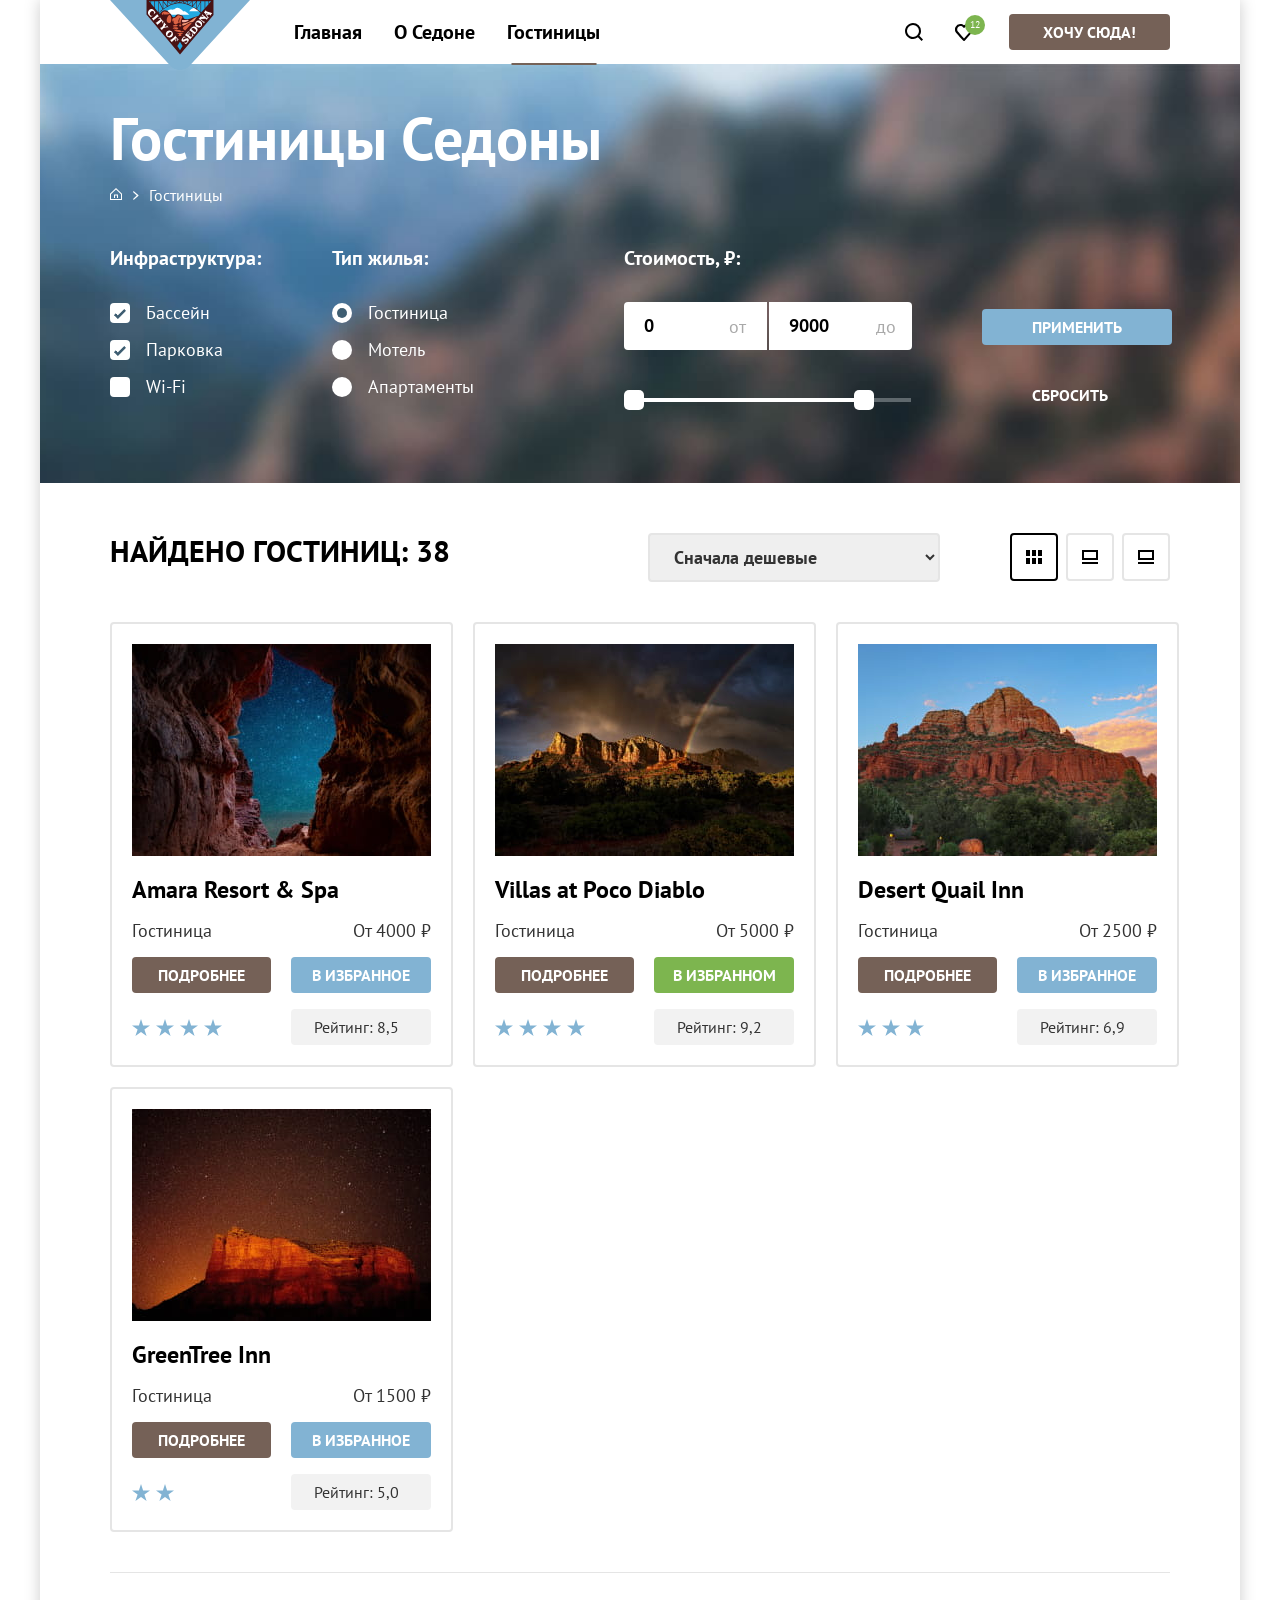
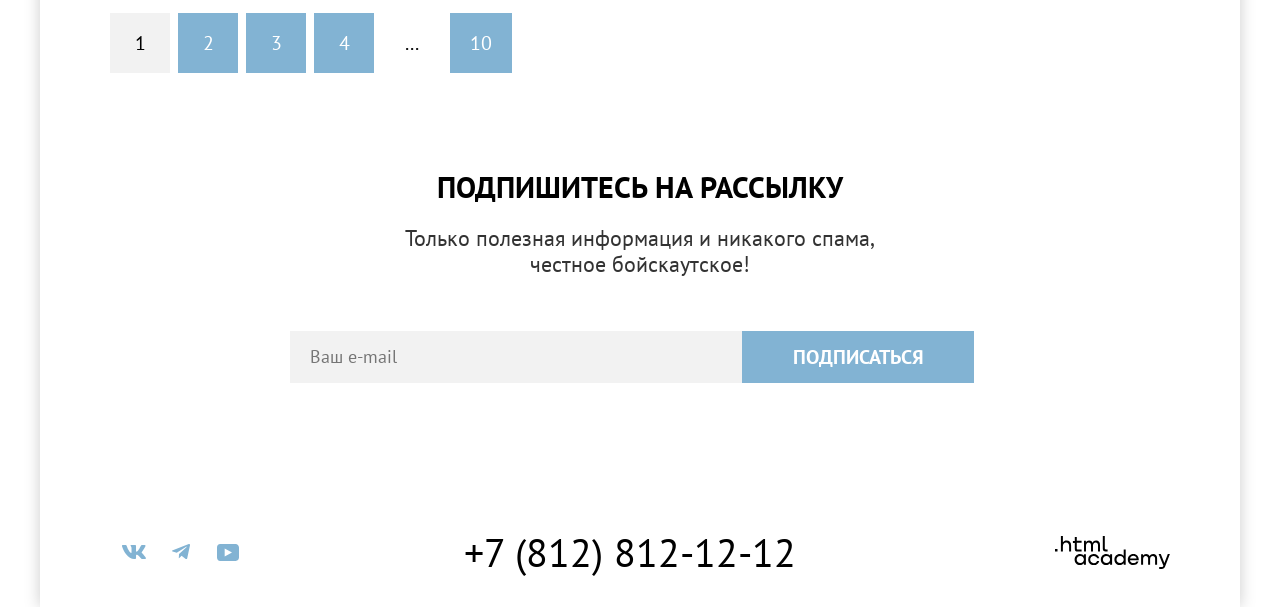
==== commit 5b8f4eff: "Стилизовала чекбоксы, радиокнопки, добавила им состояния" ====
--- a/catalog.html
+++ b/catalog.html
@@ -9,6 +9,11 @@
   </head>
 
   <body>
+    <svg style="display: none;" aria-hidden="true" xmlns="http://www.w3.org/2000/svg">
+      <symbol id="star" viewBox="0 0 18 17">
+        <path fill="currentColor" d="m9 0 2.1 6.5H18l-5.6 4 2.2 6.5L9 13l-5.6 4 2.2-6.5-5.6-4h6.9z" />
+      </symbol>
+    </svg>
     <!--Шапка-->
     <div class="container">
       <header class="main-header">
@@ -34,12 +39,22 @@
           <!--Пользовательская навигация-->
           <ul class="navigation-user">
             <li class="navigation-item">
-              <a class="navigation-link navigation-link-search" href="#">
+              <a class="navigation-link" href="#">
+                <svg class="icon-search" xmlns="http://www.w3.org/2000/svg" width="18" height="18" fill="currentColor"
+                  viewBox="0 0 18 18">
+                  <path fill="currentColor"
+                    d="m18 16.5-3.7-3.67c1-1.3 1.7-2.98 1.7-4.87A8 8 0 0 0 8 0C3.6 0 0 3.68 0 8.06a8 8 0 0 0 12.9 6.26L16.6 18zM8 14.03a6 6 0 0 1-6-5.96 6 6 0 0 1 12 0 6 6 0 0 1-6 5.96" />
+                </svg>
                 <span class="visually-hidden">Поиск</span>
               </a>
             </li>
             <li class="navigation-item">
-              <a class="navigation-link navigation-link-favorite" href="#">
+              <a class="navigation-link" href="#">
+                <svg class="icon-favorite" xmlns="http://www.w3.org/2000/svg" width="18" height="17" fill="currentColor"
+                  viewBox="0 0 18 17">
+                  <path fill="currentColor"
+                    d="M8.9 17a.9.9 0 0 1-.8-.4c-5.4-6.1-6.7-7.5-7-7.9A5.4 5.4 0 0 1 5.5 0C6.8 0 8 .5 9 1.3a5.46 5.46 0 0 1 9 4.1c0 1.3-.5 2.5-1.3 3.4l-7 7.9c-.2.2-.4.3-.8.3m-6-9.5c.3.4 3.5 4 6.1 6.9l6.2-7c.5-.5.7-1.2.7-2 0-1.8-1.5-3.3-3.3-3.3-1 0-2 .5-2.7 1.3-.3.3-.6.4-.9.4s-.6-.2-.8-.4c-.7-.8-1.7-1.3-2.7-1.3-1.8 0-3.3 1.5-3.3 3.3-.1.9.3 1.6.7 2.1q-.15 0 0 0" />
+                </svg>
                 <span class="visually-hidden">Избранное</span>
                 <span class="favorite-count">12</span>
               </a>
@@ -58,9 +73,9 @@
             <!--Хлебные крошки-->
             <ul class="breadcrumbs">
               <li class="breadcrumbs-item">
-                <a class="breadcrumbs-link" href="index.html">
+                <a class="breadcrumbs-link  breadcrumbs-home" href="index.html">
                   <svg class="homepage-icon" xmlns="http://www.w3.org/2000/svg" width="12" height="12"
-                    fill="currentColor" viewBox="0 0 12 12">
+                    fill="currentColor" viewBox="0 0 13 15">
                     <path fill="#fff" d="M6 0 0 5.8V12h12V5.8zm5 11H1V6.2l5-4.8 5 4.8z" />
                     <path fill="#fff" d="M4 10h1V7.5h2V10h1V6.5H4z" />
                   </svg>
@@ -76,11 +91,13 @@
             <h2 class="visually-hidden">Фильтры гостиниц</h2>
             <form class="catalog-filter" action="https://echo.htmlacademy.ru/" method="get">
               <fieldset class="catalog-filter-checkbox">
-                <legend class="catalog-filter-title">Инфраструктура</legend>
+                <span class="control-mark"></span>
+                <legend class="catalog-filter-title">Инфраструктура:</legend>
                 <ul class="catalog-filter-list">
                   <li class="catalog-filter-item">
                     <label class="control">
                       <input class="control-input" type="checkbox" name="infrastructure" checked value="pool">
+                      <span class="control-mark"></span>
                       <span class="filter-label">Бассейн</span>
                     </label>
                   </li>
@@ -88,6 +105,7 @@
                   <li class="catalog-filter-item">
                     <label class="control">
                       <input class="control-input" type="checkbox" name="infrastructure" checked value="parking">
+                      <span class="control-mark"></span>
                       <span class="filter-label">Парковка</span>
                     </label>
                   </li>
@@ -95,6 +113,7 @@
                   <li class="catalog-filter-item">
                     <label class="control">
                       <input class="control-input" type="checkbox" name="infrastructure" value="wifi">
+                      <span class="control-mark"></span>
                       <span class="filter-label">Wi-Fi</span>
                     </label>
                   </li>
@@ -103,11 +122,12 @@
               </fieldset>
 
               <fieldset class="catalog-filter-radio">
-                <legend class="catalog-filter-title">Тип жилья</legend>
+                <legend class="catalog-filter-title">Тип жилья:</legend>
                 <ul class="catalog-filter-list">
                   <li class="catalog-filter-item">
                     <label class="control">
                       <input class="control-input" type="radio" name="hotel-group" value="hotel" checked>
+                      <span class="control-mark"></span>
                       <span class="filter-label">Гостиница</span>
                     </label>
                   </li>
@@ -115,12 +135,14 @@
                   <li class="catalog-filter-item">
                     <label class="control">
                       <input class="control-input" type="radio" name="hotel-group" value="motel">
+                      <span class="control-mark"></span>
                       <span class="filter-label">Мотель</span>
                     </label>
                   </li>
                   <li class="catalog-filter-item">
                     <label class="control">
                       <input class="control-input" type="radio" name="hotel-group" value="apartments">
+                      <span class="control-mark"></span>
                       <span class="filter-label">Апартаменты</span>
                     </label>
                   </li>
@@ -139,6 +161,18 @@
 
                   <span class="from-to">от</span>
                   <span class="before-to">до</span>
+                </div>
+
+                <div class="range-slider">
+                  <div class="range-track">
+                    <div class="range-fill" style="left: 0%; width: 80%;"></div>
+                    <button class="range-handle range-handle-min" type="button">
+                      <span class="visually-hidden">Минимальная цена</span>
+                    </button>
+                    <button class="range-handle range-handle-max" type="button">
+                      <span class="visually-hidden">Максимальная цена</span>
+                    </button>
+                  </div>
                 </div>
               </fieldset>
 
@@ -185,11 +219,22 @@
                 <p class="hotel-price">От 4000 ₽</p>
                 <a class="product-card-button" href="#">Подробнее</a>
                 <button class="favorites" type="button">В избранное</button>
-                <div class="four-stars">
+                <div class="stars stars-4">
+                  <svg class="star" width="18" height="17" viewBox="0 0 18 17">
+                    <use href="#star"></use>
+                  </svg>
+                  <svg class="star" width="18" height="17" viewBox="0 0 18 17">
+                    <use href="#star"></use>
+                  </svg>
+                  <svg class="star" width="18" height="17" viewBox="0 0 18 17">
+                    <use href="#star"></use>
+                  </svg>
+                  <svg class="star" width="18" height="17" viewBox="0 0 18 17">
+                    <use href="#star"></use>
+                  </svg>
                   <span class="visually-hidden">4 звезды</span>
                 </div>
-                <p class="hotel-card-rating ">Рейтинг: 8,5</p>
-              </div>
+                <p class="hotel-card-rating">Рейтинг: 8,5</p>
             </li>
 
             <li class="hotel-card">
@@ -202,7 +247,19 @@
                 <p class="hotel-price">От 5000 ₽</p>
                 <a class="product-card-button" href="#">Подробнее</a>
                 <button class="favorites-active" type="button">В избранном</button>
-                <div class="four-stars">
+                <div class="stars stars-4">
+                  <svg class="star" width="18" height="17" viewBox="0 0 18 17">
+                    <use href="#star"></use>
+                  </svg>
+                  <svg class="star" width="18" height="17" viewBox="0 0 18 17">
+                    <use href="#star"></use>
+                  </svg>
+                  <svg class="star" width="18" height="17" viewBox="0 0 18 17">
+                    <use href="#star"></use>
+                  </svg>
+                  <svg class="star" width="18" height="17" viewBox="0 0 18 17">
+                    <use href="#star"></use>
+                  </svg>
                   <span class="visually-hidden">4 звезды</span>
                 </div>
                 <p class="hotel-card-rating">Рейтинг: 9,2</p>
@@ -219,7 +276,16 @@
                 <p class="hotel-price">От 2500 ₽</p>
                 <a class="product-card-button" href="#">Подробнее</a>
                 <button class="favorites" type="button">В избранное</button>
-                <div class="three-stars">
+                <div class="stars stars-3">
+                  <svg class="star" width="18" height="17" viewBox="0 0 18 17">
+                    <use href="#star"></use>
+                  </svg>
+                  <svg class="star" width="18" height="17" viewBox="0 0 18 17">
+                    <use href="#star"></use>
+                  </svg>
+                  <svg class="star" width="18" height="17" viewBox="0 0 18 17">
+                    <use href="#star"></use>
+                  </svg>
                   <span class="visually-hidden">3 звезды</span>
                 </div>
                 <p class="hotel-card-rating">Рейтинг: 6,9</p>
@@ -236,7 +302,13 @@
                 <p class="hotel-price">От 1500 ₽</p>
                 <a class="product-card-button" href="#">Подробнее</a>
                 <button class="favorites" type="button">В избранное</button>
-                <div class="two-stars">
+                <div class="stars stars-2">
+                  <svg class="star" width="18" height="17" viewBox="0 0 18 17">
+                    <use href="#star"></use>
+                  </svg>
+                  <svg class="star" width="18" height="17" viewBox="0 0 18 17">
+                    <use href="#star"></use>
+                  </svg>
                   <span class="visually-hidden">2 звезды</span>
                 </div>
                 <p class="hotel-card-rating">Рейтинг: 5,0</p>
@@ -290,7 +362,7 @@
             <h2 class="visually-hidden">Социальные сети</h2>
             <ul class="social-list">
               <li class="social-item">
-                <a class="button-social" href="#">
+                <a class="button-social" href="https://vk.com/htmlacademy">
                   <svg class="social-icon" xmlns="http://www.w3.org/2000/svg" width="24" height="14" fill="none"
                     viewBox="0 0 24 14">
                     <path fill="currentColor" fill-rule="evenodd"
@@ -302,7 +374,7 @@
               </li>
 
               <li class="social-item">
-                <a class="button-social" href="#">
+                <a class="button-social" href="https://t.me/htmlacademy">
                   <svg class="social-icon" xmlns="http://www.w3.org/2000/svg" width="18" height="16" fill="none"
                     viewBox="0 0 18 16">
                     <path fill="currentColor"
@@ -313,7 +385,7 @@
               </li>
 
               <li class="social-item">
-                <a class="button-social" href="#">
+                <a class="button-social" href="https://www.youtube.com/user/htmlacademyru">
                   <svg class="social-icon" xmlns="http://www.w3.org/2000/svg" width="22" height="17" fill="none"
                     viewBox="0 0 22 17">
                     <path fill="currentColor"
--- a/styles/styles.css
+++ b/styles/styles.css
@@ -89,14 +89,13 @@
   margin: 0 0 0 168px;
   padding: 0;
   list-style-type: none;
-
-
 }
 
 .navigation-user {
   display: flex;
   flex-wrap: wrap;
   justify-content: flex-end;
+  align-items: center;
   min-width: 320px;
   margin: 0 0 0 auto;
   padding: 0;
@@ -128,25 +127,48 @@
   background-color: #756257;
 }
 
-.navigation-link-search {
+.navigation-link:hover,
+.navigation-link:focus {
+  color: #756257;
+}
+
+.navigation-link:active {
+  color: #756257;
+  opacity: 0.3;
+}
+
+.icon-search {
   display: block;
-  width: 44px;
-  height: 64px;
-  background-image: url(../images/decor/search.svg);
-  background-size: 20px 20px;
-  background-position: center;
-  background-repeat: no-repeat;
-}
-
-.navigation-link-favorite {
-  position: relative;
+  margin: 0 auto;
+  color: #000000;
+  transition: color 0.2s ease;
+}
+
+.navigation-link:hover .icon-search,
+.navigation-link:focus .icon-search {
+  color: #756257;
+}
+
+.navigation-link:active .icon-search {
+  color: #756257;
+  opacity: 0.3;
+}
+
+.icon-favorite {
   display: block;
-  width: 44px;
-  height: 64px;
-  background-image: url(../images/decor/heart.svg);
-  background-size: 20px 20px;
-  background-position: center;
-  background-repeat: no-repeat;
+  margin: 0 auto;
+  color: #000000;
+  transition: color 0.2s ease;
+}
+
+.navigation-link:hover .icon-favorite,
+.navigation-link:focus .icon-favorite {
+  color: #756257;
+}
+
+.navigation-link:active .icon-favorite {
+  color: #756257;
+  opacity: 0.3;
 }
 
 .favorite-count {
@@ -218,6 +240,16 @@
   font-weight: 400;
   color: #000000;
   text-decoration: none;
+}
+
+.contacts-phone:hover,
+.contacts-phone:focus {
+  color: #756257;
+}
+
+.contacts-phone:active {
+  color: #756257;
+  opacity: 0.3;
 }
 
 .htmlacademy-link {
@@ -529,6 +561,18 @@
   border: 0;
 }
 
+.field:hover {
+  background-color: #E5E5E5;
+}
+
+.field:focus {
+  font-weight: 700;
+  color: #000000;
+  background-color: #E5E5E5;
+  border: 3px solid #82B3D3;
+  outline: none;
+}
+
 .button-subscribe {
   display: block;
   width: 232px;
@@ -593,7 +637,6 @@
   margin-bottom: 40px;
   padding: 0;
   list-style-type: none;
-  gap: 10px;
 }
 
 .breadcrumbs-item:not(:last-child)::after {
@@ -609,6 +652,8 @@
 }
 
 .breadcrumbs-item {
+  display: flex;
+  align-items: center;
   font-size: 16px;
   line-height: 21px;
 }
@@ -629,6 +674,19 @@
   opacity: 0.3;
 }
 
+.breadcrumbs-home {
+  display: block;
+  padding: 10px;
+  margin: -10px;
+  line-height: 0;
+}
+
+.homepage-icon {
+  display: block;
+  width: 13px;
+  height: 15px;
+}
+
 .catalog-filter {
   display: flex;
   flex-wrap: wrap;
@@ -679,9 +737,113 @@
   padding-bottom: 16px;
 }
 
+.control {
+  position: relative;
+  display: flex;
+  align-items: center;
+  padding-left: 36px;
+  gap: 16px;
+  cursor: pointer;
+}
+
+.control-input {
+  position: absolute;
+  width: 1px;
+  height: 1px;
+  margin: -1px;
+  padding: 0;
+  border: 0;
+  clip: rect(0 0 0 0);
+  overflow: hidden;
+}
+
+.control-mark {
+  position: absolute;
+  top: 50%;
+  left: 0;
+  transform: translateY(-50%);
+  width: 20px;
+  height: 20px;
+  background-color: #ffffff;
+  border-radius: 4px;
+  transition: background-color 0.2s ease, opacity 0.2s ease;
+}
+
+.control-input:checked + .control-mark::after {
+  content: '';
+  position: absolute;
+  top: 50%;
+  left: 50%;
+  transform: translate(-50%, -50%) rotate(-45deg);
+  width: 12px;
+  height: 6px;
+  border-left: 3px solid #3F5E72;
+  border-bottom: 3px solid #3F5E72;
+  border-radius: 1px;
+}
+
+.control:hover .control-mark {
+  background-color: #ffffff;
+  opacity: 0.5;
+}
+
+.control:hover .filter-label {
+  opacity: 0.5;
+}
+
+.control:focus-within .control-mark {
+  border: 3px solid #82B3D3;
+}
+
+.control:active .control-mark {
+  background-color: #ffffff;
+  opacity: 0.3;
+}
+
+.control:active .filter-label {
+  opacity: 0.3;
+}
+
+.catalog-filter-radio .control-mark {
+  border-radius: 50%;
+}
+
+.catalog-filter-radio .control-input:checked + .control-mark::after {
+  content: '';
+  position: absolute;
+  top: 50%;
+  left: 50%;
+  transform: translate(-50%, -50%);
+  width: 10px;
+  height: 10px;
+  background-color: #3F5E72;
+  border-radius: 50%;
+}
+
+.control:hover .control-mark {
+  opacity: 0.5;
+}
+
+.control:hover .filter-label {
+  opacity: 0.5;
+}
+
+.control:focus-within .control-mark {
+  outline: 3px solid #82B3D3;
+  outline-offset: 2px;
+}
+
+.control:active .control-mark {
+  opacity: 0.3;
+}
+
+.control:active .filter-label {
+  opacity: 0.3;
+}
+
 .catalog-inputs {
   display: flex;
-  margin-bottom: 36px;
+  margin-bottom: 48px;
   font-family: "PT Sans", sans-serif;
   font-weight: 400;
   font-size: 18px;
@@ -716,6 +878,19 @@
   width: 143px;
   border-radius: 0 4px 4px 0;
 }
+
+.catalog-min:hover,
+.catalog-max:hover {
+  background-color: #E5E5E5;
+}
+
+.catalog-min:focus,
+.catalog-max:focus {
+  background-color: #E5E5E5;
+  border: 3px solid #82B3D3;
+  outline: none;
+}
+
 
 .from-to {
   position: relative;
@@ -733,6 +908,62 @@
   line-height: 24px;
 }
 
+.range-slider {
+  width: 287px;
+}
+
+.range-track {
+  position: relative;
+  width: 100%;
+  height: 4px;
+  background-color: #5F686D;
+}
+
+.range-fill {
+  position: absolute;
+  top: 0;
+  left: 0;
+  height: 4px;
+  background-color: #FFFFFF;
+}
+
+.range-handle {
+  position: absolute;
+  top: 50%;
+  transform: translateY(-50%);
+  width: 20px;
+  height: 20px;
+  background-color: #ffffff;
+  border: none;
+  border-radius: 5px;
+  cursor: pointer;
+  transition: background-color 0.2s ease;
+}
+
+.range-handle:hover {
+  box-shadow: 0 4px 10px rgba(0, 0, 0, 0.25);
+}
+
+.range-handle:focus {
+  box-shadow: 0 4px 10px rgba(0, 0, 0, 0.25);
+  border: 3px solid #82B3D3;
+}
+
+.range-handle:active {
+  box-shadow: 0 7px 15px rgba(0, 0, 0, 0.4);
+  border: 2px solid #82B3D3;
+}
+
+/* Позиционирование ручек */
+.range-handle-min {
+  left: 0%;
+}
+
+.range-handle-max {
+  left: 80%;
+  /* ← Должно совпадать с шириной .range-fill */
+}
+
 .catalog-buttons {
   margin: 0;
   margin-left: auto;
@@ -781,6 +1012,23 @@
   border: none;
 }
 
+.catalog-reset:hover {
+  opacity: 0.5;
+}
+
+.catalog-reset:focus {
+  border: 3px solid #83B3D3;
+}
+
+.catalog-reset:active {
+  opacity: 0.3;
+  border: none;
+}
+
+.catalog-reset:disabled {
+  opacity: 0.1;
+}
+
 .select-control {
   width: 292px;
   font-family: "PT Sans", sans-serif;
@@ -790,6 +1038,7 @@
   color: #333333;
   border: 2px solid #E5E5E5;
   border-radius: 4px;
+  padding: 10px 20px;
 }
 
 .search-result {
@@ -798,6 +1047,7 @@
   width: 1060px;
   margin: 0 auto 40px;
   text-align: left;
+  align-items: flex-start;
 }
 
 .search-result .lead {
@@ -1014,38 +1264,27 @@
   background-color: #E5E5E5;
 }
 
-.four-stars {
-  grid-column: 1 / 2;
+.stars {
+  display: flex;
+  gap: 6px;
+  align-items: center;
+}
+
+.star {
   display: block;
-  width: 140px;
-  height: 37px;
-  background-image: url(../images/decor/four-stars.svg);
-  background-size: 140px 37px;
-  background-position: center;
-  background-repeat: no-repeat;
-}
-
-.three-stars {
-  grid-column: 1 / 2;
-  display: block;
-  width: 140px;
-  height: 37px;
-  background-image: url(../images/decor/three-stars.svg);
-  background-size: 140px 37px;
-  background-position: center;
-  background-repeat: no-repeat;
-}
-
+  flex-shrink: 0;
+  color: #82B3D3;
+  width: 18px;
+  height: 17px;
+}
+
+.four-stars,
+.three-stars,
 .two-stars {
   grid-column: 1 / 2;
-  display: block;
-  width: 140px;
-  height: 37px;
-  background-image: url(../images/decor/two-stars.svg);
-  background-size: 140px 37px;
-  background-position: center;
-  background-repeat: no-repeat;
-}
+}
+
+
 
 .hotel-card-rating {
   grid-column: 2 / -1;
@@ -1086,7 +1325,7 @@
 .pagination-link {
   display: block;
   box-sizing: border-box;
-  width: 60px;
+  min-width: 60px;
   height: 60px;
   padding: 12px 20px;
   font-size: 20px;
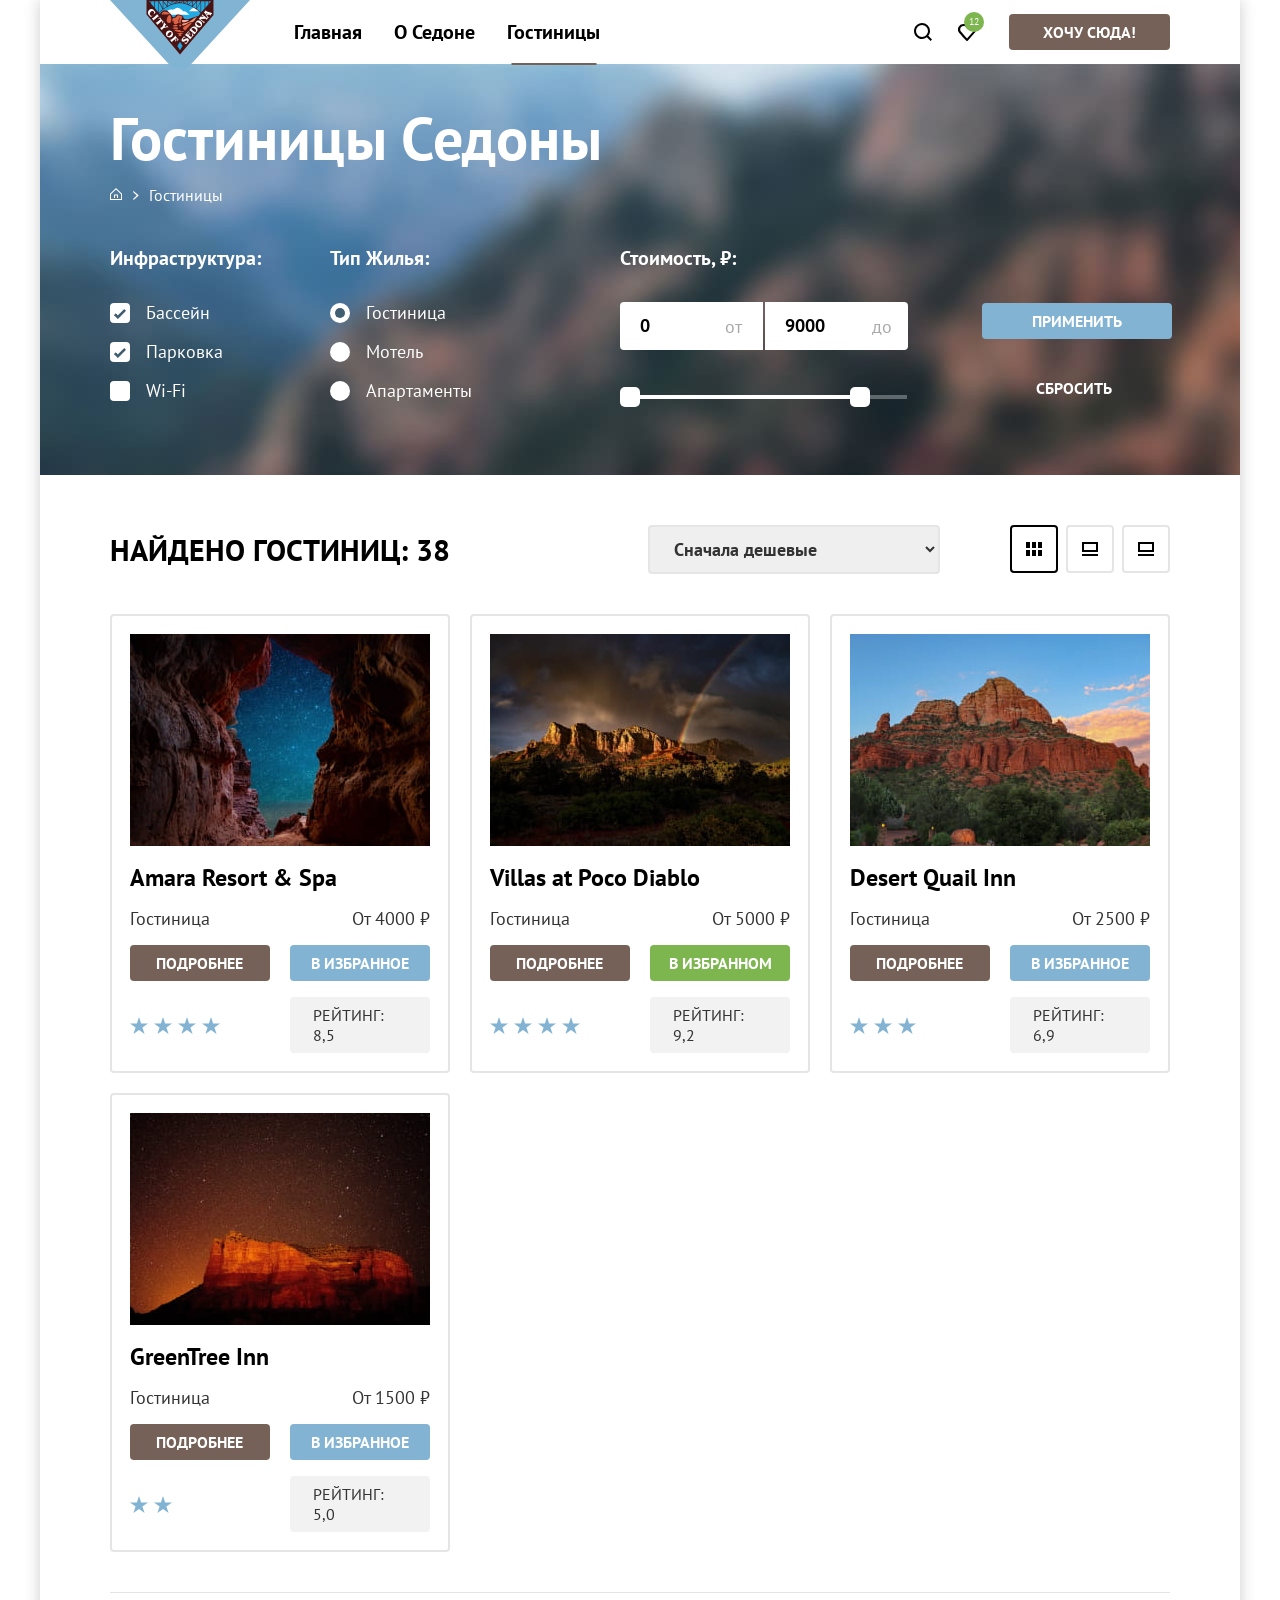
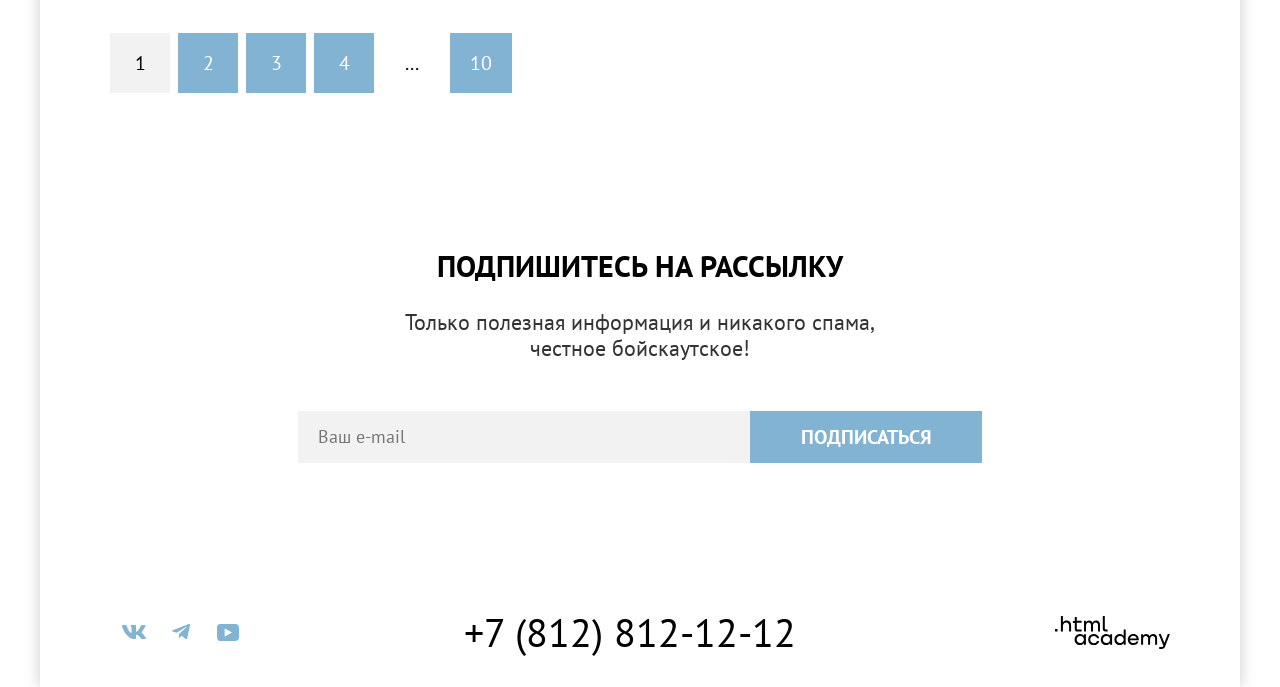
==== commit 7c34b797: "Поправила по Pixel Perfect" ====
--- a/catalog.html
+++ b/catalog.html
@@ -91,7 +91,6 @@
             <h2 class="visually-hidden">Фильтры гостиниц</h2>
             <form class="catalog-filter" action="https://echo.htmlacademy.ru/" method="get">
               <fieldset class="catalog-filter-checkbox">
-                <span class="control-mark"></span>
                 <legend class="catalog-filter-title">Инфраструктура:</legend>
                 <ul class="catalog-filter-list">
                   <li class="catalog-filter-item">
@@ -122,7 +121,7 @@
               </fieldset>
 
               <fieldset class="catalog-filter-radio">
-                <legend class="catalog-filter-title">Тип жилья:</legend>
+                <legend class="catalog-filter-title">Тип Жилья:</legend>
                 <ul class="catalog-filter-list">
                   <li class="catalog-filter-item">
                     <label class="control">
@@ -235,6 +234,7 @@
                   <span class="visually-hidden">4 звезды</span>
                 </div>
                 <p class="hotel-card-rating">Рейтинг: 8,5</p>
+              </div>
             </li>
 
             <li class="hotel-card">
--- a/styles/styles.css
+++ b/styles/styles.css
@@ -114,6 +114,11 @@
   color: #000;
   background-color: #ffffff;
   text-decoration: none;
+}
+
+.navigation-user .navigation-link {
+  width: 44px;
+  padding: 22px 12px;
 }
 
 .current-link .navigation-link::after {
@@ -173,8 +178,8 @@
 
 .favorite-count {
   position: absolute;
-  top: 11px;
-  right: 4px;
+  top: 10px;
+  right: 5px;
   display: flex;
   justify-content: center;
   align-items: center;
@@ -300,8 +305,8 @@
 
 .advantages-block {
   margin: 0;
-  padding: 69px 270px;
-  margin-bottom: 21px;
+  padding: 65px 270px;
+  margin-bottom: 24px;
 }
 
 .button-desired {
@@ -338,7 +343,7 @@
   line-height: 36px;
   text-transform: uppercase;
   margin: 0;
-  margin-bottom: 20px;
+  margin-bottom: 25px;
 }
 
 .desc,
@@ -367,7 +372,7 @@
 
 .advantages-item {
   margin: 0;
-  padding: 112.5px 85px;
+  padding: 112px 85px;
   box-sizing: content-box;
   flex: 1;
 }
@@ -420,7 +425,7 @@
 
 .service-text {
   margin: 0;
-  padding: 64px 270px;
+  padding: 63px 270px;
 }
 
 .service-list {
@@ -476,7 +481,7 @@
 
 .service-item {
   margin: 0;
-  padding: 81px 85px;
+  padding: 78px 85px;
   box-sizing: content-box;
   flex: 1;
 }
@@ -496,7 +501,7 @@
 
 .call-to-action {
   margin: 0;
-  padding: 96px 304px;
+  padding: 95px 304px;
   text-align: center;
 }
 
@@ -510,9 +515,9 @@
   background-color: #756157;
   text-decoration: none;
   text-transform: uppercase;
-  margin: 54px auto 0;
-  padding: 8px 50px;
-  width: 400px;
+  margin: 50px auto 0;
+  padding: 8px 30px;
+  width: 376px;
   border-radius: 4px;
 }
 
@@ -543,8 +548,9 @@
 
 .subscribe-form {
   display: flex;
+  justify-content: center;
   width: 100%;
-  margin: 54px auto 0;
+  margin: 50px auto 0;
   gap: 0;
 }
 
@@ -569,8 +575,7 @@
   font-weight: 700;
   color: #000000;
   background-color: #E5E5E5;
-  border: 3px solid #82B3D3;
-  outline: none;
+  outline: 3px solid #82B3D3;
 }
 
 .button-subscribe {
@@ -617,9 +622,11 @@
 .head-main {
   display: flex;
   flex-wrap: wrap;
+  justify-content: space-between;
+  align-items: center;
   width: 1200px;
   margin: 0;
-  padding: 35px 70px 70px 70px;
+  padding: 35px 70px 56px 70px;
 }
 
 .inner-header-title {
@@ -700,7 +707,7 @@
   padding: 0;
   border: 0;
   width: 152px;
-  margin-right: 70px;
+  margin-right: 68px;
 }
 
 .catalog-filter-list {
@@ -714,7 +721,7 @@
   padding: 0;
   border: 0;
   width: 152px;
-  margin-right: 140px;
+  margin-right: 138px;
 }
 
 .catalog-filter-price {
@@ -734,7 +741,7 @@
 }
 
 .catalog-filter-item {
-  padding-bottom: 16px;
+  padding-bottom: 18px;
 }
 
 .control {
@@ -792,7 +799,7 @@
 }
 
 .control:focus-within .control-mark {
-  border: 3px solid #82B3D3;
+  outline: 3px solid #82B3D3;
 }
 
 .control:active .control-mark {
@@ -828,11 +835,6 @@
   opacity: 0.5;
 }
 
-.control:focus-within .control-mark {
-  outline: 3px solid #82B3D3;
-  outline-offset: 2px;
-}
-
 .control:active .control-mark {
   opacity: 0.3;
 }
@@ -843,7 +845,7 @@
 
 .catalog-inputs {
   display: flex;
-  margin-bottom: 48px;
+  margin-bottom: 45px;
   font-family: "PT Sans", sans-serif;
   font-weight: 400;
   font-size: 18px;
@@ -887,8 +889,7 @@
 .catalog-min:focus,
 .catalog-max:focus {
   background-color: #E5E5E5;
-  border: 3px solid #82B3D3;
-  outline: none;
+  outline: 3px solid #82B3D3;
 }
 
 
@@ -946,7 +947,7 @@
 
 .range-handle:focus {
   box-shadow: 0 4px 10px rgba(0, 0, 0, 0.25);
-  border: 3px solid #82B3D3;
+  outline: 3px solid #82B3D3;
 }
 
 .range-handle:active {
@@ -979,7 +980,7 @@
   text-transform: uppercase;
   color: #ffffff;
   background-color: #82B3D3;
-  margin: 0 auto 32px;
+  margin: 0 auto 18px;
   padding: 8px 50px;
   border: none;
   border-radius: 4px;
@@ -1008,7 +1009,7 @@
   color: #ffffff;
   background-color: transparent;
   margin: 0 auto;
-  padding: 8px 50px;
+  padding: 21px 54px;
   border: none;
 }
 
@@ -1017,7 +1018,7 @@
 }
 
 .catalog-reset:focus {
-  border: 3px solid #83B3D3;
+  outline: 3px solid #83B3D3;
 }
 
 .catalog-reset:active {
@@ -1053,6 +1054,7 @@
 .search-result .lead {
   width: 400px;
   margin: 0 138px 0 0;
+  align-self: center;
 }
 
 .view-block {
@@ -1073,7 +1075,7 @@
 }
 
 .view:focus {
-  border: 2px solid #68A2CA;
+  outline: 2px solid #68A2CA;
 }
 
 .view:active {
@@ -1128,7 +1130,7 @@
 .hotel-card-link {
   margin: 0;
   padding: 0;
-  margin-bottom: 16px;
+  margin-bottom: 14px;
 }
 
 .hotel-card {
@@ -1136,7 +1138,7 @@
   flex-wrap: wrap;
   flex-direction: column;
   margin: 0;
-  padding: 20px;
+  padding: 18px;
   border: 2px solid #E5E5E5;
   border-radius: 4px;
 }
@@ -1284,14 +1286,13 @@
   grid-column: 1 / 2;
 }
 
-
-
 .hotel-card-rating {
   grid-column: 2 / -1;
   width: 140px;
   justify-self: start;
   font-size: 16px;
   line-height: 20px;
+  text-transform: uppercase;
   background-color: #F2F2F2;
   color: #333333;
   margin: 0;
@@ -1357,5 +1358,305 @@
 
 .catalog-subscribe {
   margin: 0;
-  padding: 96px 250px 104px;
-}
+  padding: 155px 250px 104px;
+}
+
+.modal-container {
+  display: none;
+}
+
+.modal-container.open {
+  display: flex;
+  position: fixed;
+  top: 0;
+  left: 0;
+  width: 100%;
+  height: 100%;
+  background-color: rgba(255, 255, 255, 0.7);
+}
+
+.modal {
+  position: relative;
+  margin: auto;
+  padding: 64px 70px;
+  background-color: #ffffff;
+  box-shadow: 0 25px 15px rgba(0, 0, 0, 0.15);
+  border-radius: 30px;
+  width: 717px;
+}
+
+.modal-title {
+  font-family: "PT Sans", sans-serif;
+  font-size: 30px;
+  line-height: 36px;
+  font-weight: 700;
+  color: #000000;
+  text-transform: uppercase;
+  margin-bottom: 63px;
+}
+
+.modal-close-button {
+  position: absolute;
+  margin: 64px 52px 0 0;
+  top: 0;
+  right: 0;
+  width: 52px;
+  height: 52px;
+  color: #F2F2F2;
+  border: none;
+  border-radius: 50%;
+}
+
+.modal-close-button:hover {
+  color: #E5E5E5;
+}
+
+.modal-close-button:focus {
+  color: #E5E5E5;
+  outline: 3px solid #82B3D3;
+}
+
+.modal-close-button:active {
+  opacity: 0.3;
+}
+
+.booking-form {
+  display: flex;
+  flex-wrap: wrap;
+  justify-content: space-between;
+  align-items: center;
+}
+
+.input-name {
+  font-family: "PT Sans", sans-serif;
+  font-size: 20px;
+  line-height: 24px;
+  font-weight: 700;
+  color: #000000;
+}
+
+.date-input-wrapper {
+  position: relative;
+  width: 440px;
+}
+
+.date::-webkit-calendar-picker-indicator {
+  opacity: 0;
+  position: absolute;
+  right: 0;
+  width: 100%;
+  height: 100%;
+  cursor: pointer;
+}
+
+.date {
+  -moz-appearance: textfield;
+}
+
+.custom-calendar-icon {
+  position: absolute;
+  top: 50%;
+  right: 22px;
+  transform: translateY(-50%);
+  color: #333333;
+  pointer-events: none;
+}
+
+.date {
+  width: 100%;
+  padding: 12px 40px 12px 20px;
+  font-family: "PT Sans", sans-serif;
+  font-size: 18px;
+  line-height: 24px;
+  font-weight: 700;
+  color: #000000;
+  margin-bottom: 4px;
+  background-color: #F2F2F2;
+  border: none;
+  border-radius: 4px;
+}
+
+.date:hover {
+  background-color: #E5E5E5;
+}
+
+.date:focus {
+  background-color: #E5E5E5;
+  outline: 3px solid #82B3D3;
+}
+
+.warning {
+  width: 589px;
+  font-family: "PT Sans", sans-serif;
+  font-size: 16px;
+  line-height: 21px;
+  font-weight: 400;
+  color: #FF5757;
+  padding-left: 157px;
+  margin-bottom: 21px;
+}
+
+.hint {
+  width: 589px;
+  font-family: "PT Sans", sans-serif;
+  font-size: 16px;
+  line-height: 21px;
+  font-weight: 400;
+  color: #333333;
+  padding: 0;
+  padding-left: 157px;
+  margin-bottom: 23px;
+}
+
+.guests {
+  display: flex;
+  flex-wrap: wrap;
+  min-width: 247px;
+  align-items: center;
+  margin-bottom: 48px;
+}
+
+.guest-control {
+  position: relative;
+  display: flex;
+  align-items: center;
+  width: 110px;
+  margin-left: auto;
+}
+
+.guest-control .quantity {
+  width: 100%;
+  padding: 14px 40px;
+  text-align: center;
+  font-family: "PT Sans", sans-serif;
+  font-size: 18px;
+  line-height: 20px;
+  font-weight: 700;
+  color: #000000;
+  background-color: #F2F2F2;
+  border: none;
+  border-radius: 4px;
+}
+
+.guest-control .quantity:hover {
+  background-color: #E5E5E5;
+}
+
+.guest-control .quantity:focus {
+  background-color: #E5E5E5;
+  outline: 3px solid #82B3D3;
+}
+
+.guest-control .quantity::-webkit-outer-spin-button,
+.guest-control .quantity::-webkit-inner-spin-button {
+  -webkit-appearance: none;
+  margin: 0;
+}
+
+.guest-control .quantity {
+  -moz-appearance: textfield;
+}
+
+.guest-btn {
+  position: absolute;
+  top: 50%;
+  transform: translateY(-50%);
+  width: 30px;
+  height: 30px;
+  font-size: 22px;
+  font-weight: 400;
+  color: #D6D0CD;
+  background-color: transparent;
+  border: none;
+  cursor: pointer;
+  display: flex;
+  align-items: center;
+  justify-content: center;
+  border-radius: 4px;
+  z-index: 1;
+}
+
+.guest-btn-minus {
+  left: 8px;
+}
+
+.guest-btn-plus {
+  right: 8px;
+}
+
+.guest-btn:hover {
+  color: #000000;
+}
+
+.guest-btn:focus {
+  color: #000000;
+  outline: 3px solid #82B3D3;
+}
+
+.guest-btn:active {
+  color: #D6D0CD;
+}
+
+.icon-info {
+  width: 26px;
+  height: 26px;
+  color: #83B3D3;
+  margin-left: 10px;
+  cursor: pointer;
+  flex-shrink: 0;
+}
+
+.icon-info:hover,
+.icon-info:focus {
+  color: #68A2CA;
+}
+
+.icon-info:active {
+  opacity: 0.3;
+}
+
+.modal-info {
+  position: absolute;
+  bottom: 0;
+  right: 0;
+  width: 256px;
+  height: 152px;
+  padding: 30px 22px;
+  font-family: "PT Sans", sans-serif;
+  font-size: 16px;
+  line-height: 20px;
+  font-weight: 400;
+  color: #ffffff;
+  border: none;
+  background-image: url("../images/decor/rectangle-info.svg");
+  background-size: 256px 152px;
+  background-repeat: no-repeat;
+  background-position: center;
+  margin-bottom: 25px;
+  margin-right: 112px;
+}
+
+.modal-search {
+  width: 577px;
+  font-family: "PT Sans", sans-serif;
+  font-size: 20px;
+  line-height: 24px;
+  font-weight: 700;
+  color: #ffffff;
+  text-transform: uppercase;
+  margin: auto;
+  background-color: #82B3D3;
+  border-radius: 10px;
+  border: none;
+  padding: 18px 250px;
+}
+
+.modal-search:hover,
+.modal-search:focus {
+  background-color: #68A2CA;
+}
+
+.modal-search:active {
+  color: #95BEDA;
+  background-color: #68A2CA;
+}
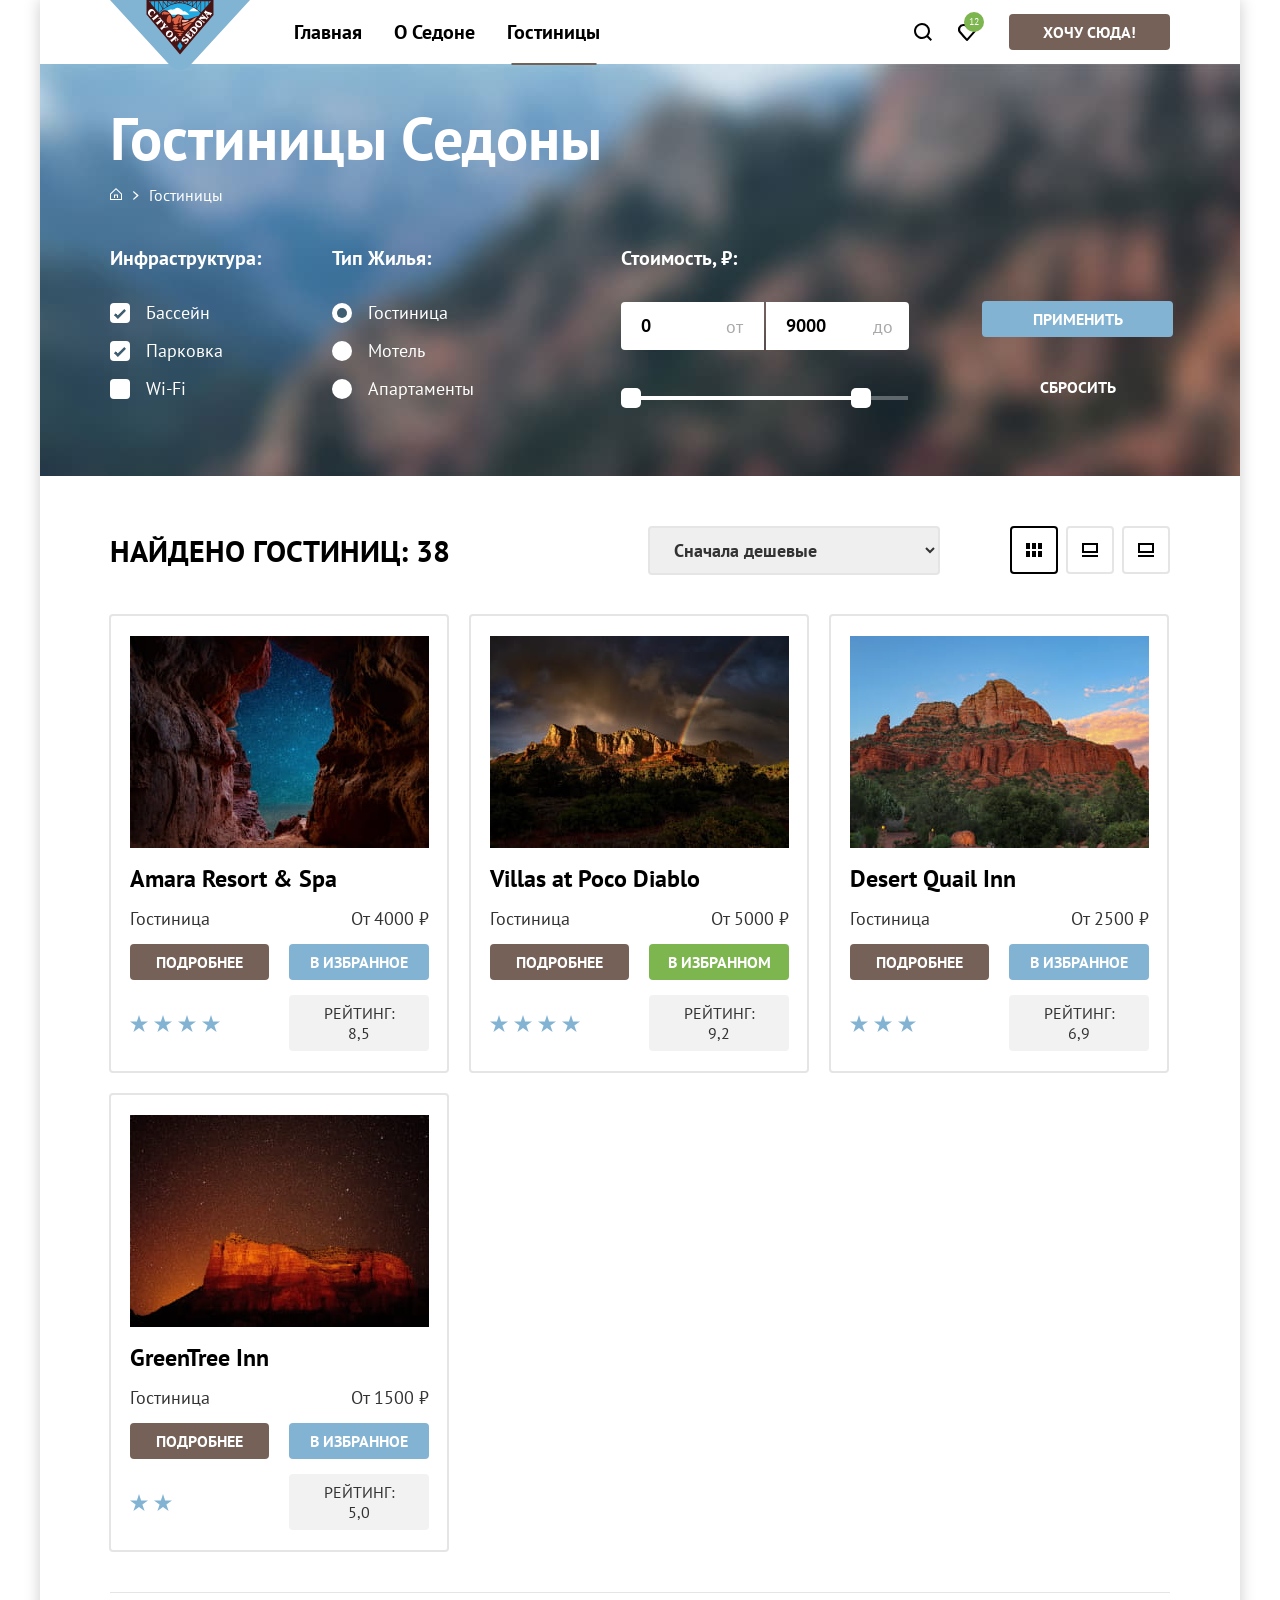
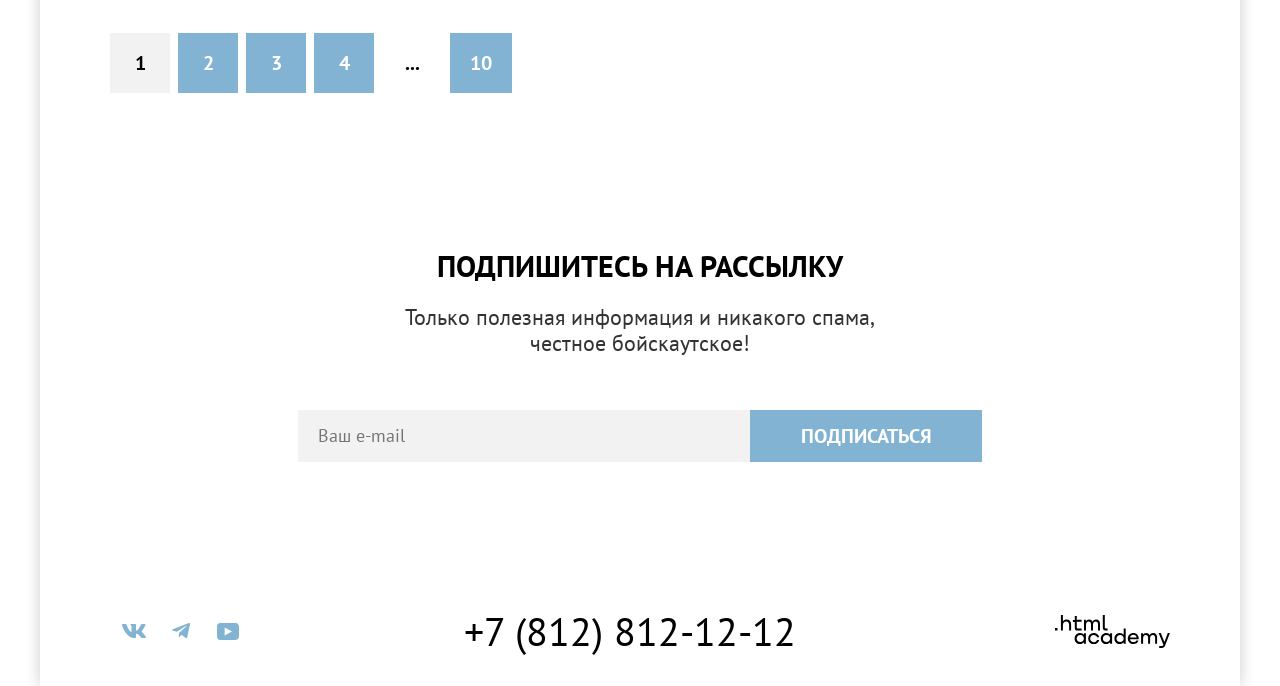
==== commit cfc4c316: "Финальные правки" ====
--- a/catalog.html
+++ b/catalog.html
@@ -352,7 +352,8 @@
           <p class="desc">Только полезная информация и никакого спама,<br> честное бойскаутское!</p>
           <form class="subscribe-form" action="https://echo.htmlacademy.ru/" method="post">
             <label class="visually-hidden" for="subscribe-email">Введите Ваш Email</label>
-            <input class="field" placeholder="Ваш e-mail" type="email" id="subscribe-email" name="subscribe-email">
+            <input class="field" placeholder="Ваш e-mail" type="email" id="subscribe-email" name="subscribe-email"
+              required>
             <button class="button-subscribe" type="submit">Подписаться</button>
           </form>
         </section>
@@ -399,7 +400,8 @@
           </section>
           <!--Контакты-->
           <a class="contacts-phone" href="tel:88128121212">+7 (812) 812-12-12</a>
-          <a class="htmlacademy-link" href="https://htmlacademy.ru/intensive/htmlcss">
+          <a class="htmlacademy-link" href="https://htmlacademy.ru/intensive/htmlcss" target="_blank"
+            rel="noreferrer noopener">
             <svg xmlns="http://www.w3.org/2000/svg" width="115" height="33" fill="none" viewBox="0 0 115 33">
               <path fill="currentColor"
                 d="M0 12.9v2.6h2.5v-2.6zM11.6 4.5c-1.6 0-2.8.7-3.6 1.7h-.1V0h-2v15.5h2v-5.3c0-2.1 1.3-3.6 3.3-3.6 1.8 0 2.9 1.4 2.9 3.2v5.7h2V9.4c.1-3-1.8-4.9-4.5-4.9M26.6 4.8h-4.8V1.1h-2v3.8h-1.9v2h1.9v6c0 1.7 1 2.7 2.7 2.7h4.1v-2h-3.7c-.7 0-1.1-.4-1.1-1.1V6.8h4.8zM41.1 4.6c-1.6 0-2.9.8-3.5 2.1h-.1c-.6-1.2-1.8-2.1-3.4-2.1-1.4 0-2.5.8-3.1 1.8h-.1V4.8H29v10.6h2V10c0-2 1-3.5 2.6-3.5 1.5 0 2.4 1 2.4 2.6v6.3h2V9.8c0-2.4 1.4-3.3 2.6-3.3 1.5 0 2.4 1 2.4 2.6v6.3h2V8.9c.1-2.5-1.4-4.3-3.9-4.3M47.8 12.7c0 1.7 1 2.7 2.8 2.7h2v-2h-1.7c-.7 0-1.1-.4-1.1-1.1V0h-2zM28.9 19.7c-.9-1.1-2.2-1.8-3.9-1.8-3.1 0-5.4 2.3-5.4 5.6s2.3 5.6 5.4 5.6c1.8 0 3-.8 3.8-1.9h.1v1.6h2V18.2h-2zm-3.6 7.4c-2.2 0-3.6-1.6-3.6-3.6s1.4-3.6 3.6-3.6 3.6 1.6 3.6 3.6c0 1.9-1.4 3.6-3.6 3.6M44.2 22c-.5-2.4-2.6-4.1-5.4-4.1a5.4 5.4 0 0 0-5.6 5.6c0 3.1 2.2 5.6 5.6 5.6 2.8 0 4.9-1.8 5.4-4.2h-2.1a3.4 3.4 0 0 1-3.3 2.3c-2.2 0-3.6-1.6-3.6-3.6s1.4-3.6 3.6-3.6c1.6 0 2.8 1 3.3 2.2h2.1zM55.1 19.7c-.9-1.1-2.2-1.8-3.9-1.8-3.1 0-5.4 2.3-5.4 5.6s2.3 5.6 5.4 5.6c1.8 0 3-.8 3.8-1.9h.1v1.6h2V18.2h-2zm-3.6 7.4c-2.2 0-3.6-1.6-3.6-3.6s1.4-3.6 3.6-3.6 3.6 1.6 3.6 3.6c0 1.9-1.5 3.6-3.6 3.6M68.7 19.8c-.9-1.1-2.2-1.9-3.9-1.9-3.1 0-5.4 2.3-5.4 5.6s2.2 5.6 5.4 5.6c1.7 0 3-.8 3.8-1.8h.1v1.5h2V13.4h-2zm-3.6 7.3c-2.2 0-3.6-1.6-3.6-3.6s1.4-3.6 3.6-3.6 3.6 1.6 3.6 3.6c-.1 2-1.5 3.6-3.6 3.6M78.3 17.9c-3.3 0-5.5 2.5-5.5 5.6 0 3 2.1 5.6 5.5 5.6 2.5 0 4.5-1.3 5.2-3.6h-2.1c-.5 1-1.6 1.6-3 1.6-1.9 0-3.3-1.3-3.4-2.9h8.8c.2-3.6-2-6.3-5.5-6.3m0 1.9c1.7 0 3 1 3.3 2.6h-6.5c.3-1.5 1.5-2.6 3.2-2.6M98.2 17.9c-1.6 0-2.9.8-3.6 2h-.1c-.6-1.2-1.8-2-3.4-2-1.4 0-2.5.7-3.1 1.8v-1.5h-1.9v10.6h2v-5.4c0-2 1-3.4 2.6-3.5 1.5 0 2.4 1 2.4 2.6v6.3h2v-5.6c0-2.4 1.4-3.3 2.6-3.3 1.5 0 2.4 1 2.4 2.6v6.3h2v-6.5c.1-2.6-1.4-4.4-3.9-4.4M109.4 27l-3.6-8.9h-2.2l4.8 11.6c-.3.9-.7 1.2-1.7 1.2h-2.5v2h2.5c1.8 0 2.8-.8 3.5-2.6l4.7-12.2h-2.1z" />
--- a/styles/styles.css
+++ b/styles/styles.css
@@ -3,6 +3,7 @@
 *::after {
   margin: 0;
   padding: 0;
+  -webkit-box-sizing: border-box;
   box-sizing: border-box;
 }
 
@@ -30,6 +31,7 @@
 
 html {
   height: 100%;
+  min-width: 1200px;
 }
 
 body {
@@ -59,9 +61,23 @@
   flex-grow: 1;
   min-height: 100%;
   max-width: 1200px;
-  margin: 0 auto;
   text-align: center;
+  -webkit-box-shadow: 0 0 15px #CCCCCC;
   box-shadow: 0 0 15px #CCCCCC;
+}
+
+.button-desired:focus-visible,
+.button-search:focus-visible,
+.button-subscribe:focus-visible,
+.catalog-submit:focus-visible,
+.catalog-reset:focus-visible,
+.product-card-button:focus-visible,
+.favorites:focus-visible,
+.favorites-active:focus-visible,
+.modal-search:focus-visible,
+.modal-close-button:focus-visible {
+  outline: 3px solid #82B3D3;
+  outline-offset: 2px;
 }
 
 /*Шапка*/
@@ -71,6 +87,7 @@
   width: 1060px;
   min-height: 64px;
   margin: 0 auto;
+  flex-wrap: wrap;
 }
 
 .navigation-logo {
@@ -126,6 +143,8 @@
   position: absolute;
   bottom: -1px;
   left: 50%;
+  -webkit-transform: translateX(-50%);
+  -ms-transform: translateX(-50%);
   transform: translateX(-50%);
   width: 68%;
   height: 2px;
@@ -146,6 +165,7 @@
   display: block;
   margin: 0 auto;
   color: #000000;
+  -webkit-transition: color 0.2s ease;
   transition: color 0.2s ease;
 }
 
@@ -163,6 +183,7 @@
   display: block;
   margin: 0 auto;
   color: #000000;
+  -webkit-transition: color 0.2s ease;
   transition: color 0.2s ease;
 }
 
@@ -183,8 +204,9 @@
   display: flex;
   justify-content: center;
   align-items: center;
-  width: 20px;
+  min-width: 20px;
   height: 20px;
+  padding: 0 4px;
   font-family: "PT Sans", sans-serif;
   font-weight: 400;
   font-size: 10px;
@@ -196,6 +218,7 @@
 
 .info {
   display: flex;
+  flex-wrap: wrap;
   justify-content: space-between;
   align-items: center;
   width: 1060px;
@@ -298,15 +321,16 @@
 }
 
 .image {
-  margin: auto;
+  display: block;
+  margin: 0 auto;
   padding-top: 51px;
   padding-bottom: 82px;
 }
 
 .advantages-block {
   margin: 0;
-  padding: 65px 270px;
-  margin-bottom: 24px;
+  padding: 69px 270px;
+  margin-bottom: 21px;
 }
 
 .button-desired {
@@ -337,13 +361,23 @@
   background-color: #E5E5E5;
 }
 
-.lead {
+.lead-main {
   font-weight: 700;
   font-size: 30px;
   line-height: 36px;
   text-transform: uppercase;
   margin: 0;
   margin-bottom: 25px;
+}
+
+
+.lead {
+  font-weight: 700;
+  font-size: 30px;
+  line-height: 36px;
+  text-transform: uppercase;
+  margin: 0;
+  margin-bottom: 20px;
 }
 
 .desc,
@@ -372,7 +406,8 @@
 
 .advantages-item {
   margin: 0;
-  padding: 112px 85px;
+  padding: 112px 85px 113px 85px;
+  -webkit-box-sizing: content-box;
   box-sizing: content-box;
   flex: 1;
 }
@@ -397,6 +432,7 @@
 
 .advantages-title {
   font-size: 24px;
+  font-weight: 700;
   line-height: 28px;
   text-transform: uppercase;
   margin: 0;
@@ -425,7 +461,7 @@
 
 .service-text {
   margin: 0;
-  padding: 63px 270px;
+  padding: 64px 340px;
 }
 
 .service-list {
@@ -441,6 +477,7 @@
 .service-title {
   font-size: 24px;
   line-height: 28px;
+  font-weight: 700;
   text-transform: uppercase;
   margin: 0;
   margin-bottom: 30px;
@@ -482,6 +519,7 @@
 .service-item {
   margin: 0;
   padding: 78px 85px;
+  -webkit-box-sizing: content-box;
   box-sizing: content-box;
   flex: 1;
 }
@@ -501,7 +539,7 @@
 
 .call-to-action {
   margin: 0;
-  padding: 95px 304px;
+  padding: 96px 304px;
   text-align: center;
 }
 
@@ -515,9 +553,10 @@
   background-color: #756157;
   text-decoration: none;
   text-transform: uppercase;
-  margin: 50px auto 0;
+  margin: 54px auto 0;
   padding: 8px 30px;
-  width: 376px;
+  max-width: 376px;
+  width: 100%;
   border-radius: 4px;
 }
 
@@ -550,7 +589,7 @@
   display: flex;
   justify-content: center;
   width: 100%;
-  margin: 50px auto 0;
+  margin: 54px auto 0;
   gap: 0;
 }
 
@@ -561,8 +600,9 @@
   line-height: 24px;
   color: #333333;
   background-color: #F2F2F2;
-  width: 452px;
-  max-height: 52px;
+  width: 100%;
+  max-width: 452px;
+  min-height: 52px;
   padding: 14px 20px;
   border: 0;
 }
@@ -578,9 +618,15 @@
   outline: 3px solid #82B3D3;
 }
 
+.field:disabled {
+  opacity: 0.5;
+  pointer-events: none;
+}
+
 .button-subscribe {
   display: block;
-  width: 232px;
+  max-width: 232px;
+  width: 100%;
   padding: 8px 50px;
   border: 0;
   font-family: "PT Sans", sans-serif;
@@ -624,22 +670,23 @@
   flex-wrap: wrap;
   justify-content: space-between;
   align-items: center;
-  width: 1200px;
-  margin: 0;
-  padding: 35px 70px 56px 70px;
+  width: 1060px;
+  margin: 0 auto;
+  padding: 35px 0 76px 0;
 }
 
 .inner-header-title {
-  width: 1060px;
-  margin: 0 auto 8px;
+  width: 100%;
+  margin: 0 0 8px 0;
   font-size: 60px;
+  font-weight: 700;
   line-height: 78px;
 }
 
 .breadcrumbs {
   display: flex;
   flex-wrap: wrap;
-  width: 1060px;
+  width: 100%;
   margin: 0;
   margin-bottom: 40px;
   padding: 0;
@@ -673,6 +720,11 @@
   text-decoration: none;
 }
 
+.breadcrumbs-link:focus {
+  outline: 2px solid #82B3D3;
+  outline-offset: 2px;
+}
+
 .breadcrumbs-link:hover {
   opacity: 0.6;
 }
@@ -697,8 +749,8 @@
 .catalog-filter {
   display: flex;
   flex-wrap: wrap;
-  width: 1060px;
-  margin: 0 auto;
+  width: 100%;
+  margin: 0;
   padding: 0;
 }
 
@@ -706,8 +758,10 @@
   margin: 0;
   padding: 0;
   border: 0;
-  width: 152px;
-  margin-right: 68px;
+  min-width: 152px;
+  max-width: 200px;
+  margin-right: 70px;
+  flex: 0 1 auto;
 }
 
 .catalog-filter-list {
@@ -720,8 +774,10 @@
   margin: 0;
   padding: 0;
   border: 0;
-  width: 152px;
-  margin-right: 138px;
+  min-width: 152px;
+  max-width: 200px;
+  margin-right: 137px;
+  flex: 0 1 auto;
 }
 
 .catalog-filter-price {
@@ -729,7 +785,6 @@
   padding: 0;
   border: 0;
   width: 288px;
-  margin-right: 70px;
 }
 
 .catalog-filter-title {
@@ -740,8 +795,8 @@
   margin-bottom: 32px;
 }
 
-.catalog-filter-item {
-  padding-bottom: 18px;
+.catalog-filter-item:not(:last-child) {
+  padding-bottom: 17px;
 }
 
 .control {
@@ -768,11 +823,14 @@
   position: absolute;
   top: 50%;
   left: 0;
+  -webkit-transform: translateY(-50%);
+  -ms-transform: translateY(-50%);
   transform: translateY(-50%);
   width: 20px;
   height: 20px;
   background-color: #ffffff;
   border-radius: 4px;
+  -webkit-transition: background-color 0.2s ease, opacity 0.2s ease;
   transition: background-color 0.2s ease, opacity 0.2s ease;
 }
 
@@ -781,6 +839,8 @@
   position: absolute;
   top: 50%;
   left: 50%;
+  -webkit-transform: translate(-50%, -50%) rotate(-45deg);
+  -ms-transform: translate(-50%, -50%) rotate(-45deg);
   transform: translate(-50%, -50%) rotate(-45deg);
   width: 12px;
   height: 6px;
@@ -811,6 +871,15 @@
   opacity: 0.3;
 }
 
+.control-input:disabled + .control-mark {
+  opacity: 0.3;
+  pointer-events: none;
+}
+
+.control-input:disabled ~ .filter-label {
+  opacity: 0.3;
+}
+
 .catalog-filter-radio .control-mark {
   border-radius: 50%;
 }
@@ -820,6 +889,8 @@
   position: absolute;
   top: 50%;
   left: 50%;
+  -webkit-transform: translate(-50%, -50%);
+  -ms-transform: translate(-50%, -50%);
   transform: translate(-50%, -50%);
   width: 10px;
   height: 10px;
@@ -845,7 +916,7 @@
 
 .catalog-inputs {
   display: flex;
-  margin-bottom: 45px;
+  margin-bottom: 46px;
   font-family: "PT Sans", sans-serif;
   font-weight: 400;
   font-size: 18px;
@@ -931,38 +1002,49 @@
 .range-handle {
   position: absolute;
   top: 50%;
+  -webkit-transform: translateY(-50%);
+  -ms-transform: translateY(-50%);
   transform: translateY(-50%);
   width: 20px;
   height: 20px;
+  padding: 10px;
   background-color: #ffffff;
+  background-clip: padding-box;
   border: none;
   border-radius: 5px;
   cursor: pointer;
+  -webkit-transition: background-color 0.2s ease;
   transition: background-color 0.2s ease;
 }
 
 .range-handle:hover {
+  -webkit-box-shadow: 0 4px 10px rgba(0, 0, 0, 0.25);
   box-shadow: 0 4px 10px rgba(0, 0, 0, 0.25);
 }
 
 .range-handle:focus {
+  -webkit-box-shadow: 0 4px 10px rgba(0, 0, 0, 0.25);
   box-shadow: 0 4px 10px rgba(0, 0, 0, 0.25);
   outline: 3px solid #82B3D3;
 }
 
 .range-handle:active {
+  -webkit-box-shadow: 0 7px 15px rgba(0, 0, 0, 0.4);
   box-shadow: 0 7px 15px rgba(0, 0, 0, 0.4);
   border: 2px solid #82B3D3;
 }
 
-/* Позиционирование ручек */
+.range-handle:disabled {
+  opacity: 0.3;
+  pointer-events: none;
+}
+
 .range-handle-min {
   left: 0%;
 }
 
 .range-handle-max {
   left: 80%;
-  /* ← Должно совпадать с шириной .range-fill */
 }
 
 .catalog-buttons {
@@ -973,6 +1055,7 @@
 }
 
 .catalog-submit {
+  min-width: 191px;
   font-family: "PT Sans", sans-serif;
   font-weight: 700;
   font-size: 16px;
@@ -980,8 +1063,8 @@
   text-transform: uppercase;
   color: #ffffff;
   background-color: #82B3D3;
-  margin: 0 auto 18px;
-  padding: 8px 50px;
+  margin: 0 auto 32px;
+  padding: 8px 45px;
   border: none;
   border-radius: 4px;
 }
@@ -1001,6 +1084,7 @@
 }
 
 .catalog-reset {
+  min-width: 191px;
   font-family: "PT Sans", sans-serif;
   font-weight: 700;
   font-size: 16px;
@@ -1009,7 +1093,7 @@
   color: #ffffff;
   background-color: transparent;
   margin: 0 auto;
-  padding: 21px 54px;
+  padding: 8px 50px 3px 50px;
   border: none;
 }
 
@@ -1035,7 +1119,7 @@
   font-family: "PT Sans", sans-serif;
   font-weight: 700;
   font-size: 18px;
-  line-height: 23px;
+  line-height: 21px;
   color: #333333;
   border: 2px solid #E5E5E5;
   border-radius: 4px;
@@ -1046,7 +1130,7 @@
   display: flex;
   flex-wrap: wrap;
   width: 1060px;
-  margin: 0 auto 40px;
+  margin: 0 auto 39px;
   text-align: left;
   align-items: flex-start;
 }
@@ -1060,11 +1144,12 @@
 .view-block {
   margin-left: auto;
   display: flex;
+  flex-wrap: wrap;
   gap: 8px;
 }
 
 .view {
-  width: 215px;
+  width: 48px;
   margin-left: auto;
   border: 2px solid #E5E5E5;
   border-radius: 4px;
@@ -1118,8 +1203,8 @@
 
 .hotel-list {
   display: grid;
-  grid-template-columns: repeat(3, 1fr);
-  width: 1060px;
+  grid-template-columns: repeat(3, 340px);
+  width: 1062px;
   text-align: left;
   gap: 20px;
   list-style-type: none;
@@ -1130,7 +1215,7 @@
 .hotel-card-link {
   margin: 0;
   padding: 0;
-  margin-bottom: 14px;
+  margin-bottom: 13px;
 }
 
 .hotel-card {
@@ -1138,7 +1223,7 @@
   flex-wrap: wrap;
   flex-direction: column;
   margin: 0;
-  padding: 18px;
+  padding: 20px 19px;
   border: 2px solid #E5E5E5;
   border-radius: 4px;
 }
@@ -1146,24 +1231,27 @@
 .hotel-card-image {
   width: 100%;
   height: 212px;
+  -o-object-fit: cover;
   object-fit: cover;
 }
 
 .card-container {
   display: grid;
   grid-template-columns: 1fr 1fr;
-  gap: 16px 20px;
+  gap: 15px 20px;
 }
 
 .hotel-card-title {
   grid-column: 1 / -1;
   font-size: 24px;
   line-height: 28px;
+  font-weight: 700;
   background-color: #ffffff;
   color: #000000;
   margin: 0;
   padding: 0;
   text-decoration: none;
+  overflow-wrap: break-word;
 }
 
 .hotel-type {
@@ -1270,6 +1358,7 @@
   display: flex;
   gap: 6px;
   align-items: center;
+  flex-wrap: wrap;
 }
 
 .star {
@@ -1288,7 +1377,7 @@
 
 .hotel-card-rating {
   grid-column: 2 / -1;
-  width: 140px;
+  min-width: 140px;
   justify-self: start;
   font-size: 16px;
   line-height: 20px;
@@ -1298,6 +1387,8 @@
   margin: 0;
   padding: 8px 23px;
   border-radius: 4px;
+  text-align: center;
+  overflow-wrap: break-word;
 }
 
 .catalog-divider {
@@ -1325,12 +1416,14 @@
 
 .pagination-link {
   display: block;
+  -webkit-box-sizing: border-box;
   box-sizing: border-box;
   min-width: 60px;
   height: 60px;
   padding: 12px 20px;
   font-size: 20px;
   line-height: 36px;
+  font-weight: 700;
   color: #ffffff;
   background-color: #82B3D3;
   text-decoration: none;
@@ -1361,12 +1454,10 @@
   padding: 155px 250px 104px;
 }
 
+/*Модальное окно*/
 .modal-container {
-  display: none;
-}
-
-.modal-container.open {
-  display: flex;
+  display: flex;
+  flex-wrap: wrap;
   position: fixed;
   top: 0;
   left: 0;
@@ -1375,24 +1466,30 @@
   background-color: rgba(255, 255, 255, 0.7);
 }
 
+.modal-container-close {
+  display: none;
+}
+
 .modal {
   position: relative;
   margin: auto;
   padding: 64px 70px;
   background-color: #ffffff;
+  -webkit-box-shadow: 0 25px 15px rgba(0, 0, 0, 0.15);
   box-shadow: 0 25px 15px rgba(0, 0, 0, 0.15);
   border-radius: 30px;
   width: 717px;
 }
 
 .modal-title {
+  width: 525px;
   font-family: "PT Sans", sans-serif;
   font-size: 30px;
   line-height: 36px;
   font-weight: 700;
   color: #000000;
   text-transform: uppercase;
-  margin-bottom: 63px;
+  margin-bottom: 64px;
 }
 
 .modal-close-button {
@@ -1440,24 +1537,13 @@
   width: 440px;
 }
 
-.date::-webkit-calendar-picker-indicator {
-  opacity: 0;
-  position: absolute;
-  right: 0;
-  width: 100%;
-  height: 100%;
-  cursor: pointer;
-}
-
-.date {
-  -moz-appearance: textfield;
-}
-
 .custom-calendar-icon {
   position: absolute;
   top: 50%;
   right: 22px;
-  transform: translateY(-50%);
+  -webkit-transform: translateY(-60%);
+  -ms-transform: translateY(-60%);
+  transform: translateY(-60%);
   color: #333333;
   pointer-events: none;
 }
@@ -1486,18 +1572,20 @@
 }
 
 .warning {
-  width: 589px;
+  width: 100%;
+  max-width: 589px;
   font-family: "PT Sans", sans-serif;
   font-size: 16px;
   line-height: 21px;
   font-weight: 400;
   color: #FF5757;
   padding-left: 157px;
-  margin-bottom: 21px;
+  margin-bottom: 23px;
 }
 
 .hint {
-  width: 589px;
+  width: 100%;
+  max-width: 589px;
   font-family: "PT Sans", sans-serif;
   font-size: 16px;
   line-height: 21px;
@@ -1536,6 +1624,9 @@
   background-color: #F2F2F2;
   border: none;
   border-radius: 4px;
+  -webkit-appearance: none;
+  -moz-appearance: textfield;
+  appearance: none;
 }
 
 .guest-control .quantity:hover {
@@ -1553,13 +1644,11 @@
   margin: 0;
 }
 
-.guest-control .quantity {
-  -moz-appearance: textfield;
-}
-
 .guest-btn {
   position: absolute;
   top: 50%;
+  -webkit-transform: translateY(-50%);
+  -ms-transform: translateY(-50%);
   transform: translateY(-50%);
   width: 30px;
   height: 30px;
@@ -1597,11 +1686,17 @@
   color: #D6D0CD;
 }
 
+.guest-btn:disabled {
+  opacity: 0.3;
+  pointer-events: none;
+}
+
 .icon-info {
+  display: block;
   width: 26px;
   height: 26px;
   color: #83B3D3;
-  margin-left: 10px;
+  margin-left: 13px;
   cursor: pointer;
   flex-shrink: 0;
 }
@@ -1615,29 +1710,47 @@
   opacity: 0.3;
 }
 
+.icon-info-wrapper {
+  position: relative;
+  display: inline-block;
+}
+
+.icon-info:hover,
+.icon-info:focus {
+  color: #68A2CA;
+}
+
+.icon-info:active {
+  opacity: 0.3;
+}
+
 .modal-info {
+  display: none;
   position: absolute;
-  bottom: 0;
-  right: 0;
+  left: 50%;
+  transform: translateX(calc(-50% + 7px));
   width: 256px;
-  height: 152px;
   padding: 30px 22px;
   font-family: "PT Sans", sans-serif;
   font-size: 16px;
   line-height: 20px;
   font-weight: 400;
   color: #ffffff;
-  border: none;
   background-image: url("../images/decor/rectangle-info.svg");
   background-size: 256px 152px;
   background-repeat: no-repeat;
   background-position: center;
-  margin-bottom: 25px;
-  margin-right: 112px;
+  border: none;
+}
+
+.icon-info-wrapper:hover .modal-info,
+.icon-info-wrapper:focus-within .modal-info {
+  display: block;
 }
 
 .modal-search {
-  width: 577px;
+  max-width: 577px;
+  width: 100%;
   font-family: "PT Sans", sans-serif;
   font-size: 20px;
   line-height: 24px;
@@ -1648,7 +1761,7 @@
   background-color: #82B3D3;
   border-radius: 10px;
   border: none;
-  padding: 18px 250px;
+  padding: 18px 20px;
 }
 
 .modal-search:hover,
@@ -1660,3 +1773,8 @@
   color: #95BEDA;
   background-color: #68A2CA;
 }
+
+.modal-search:disabled {
+  background-color: #E5E5E5;
+  pointer-events: none;
+}
